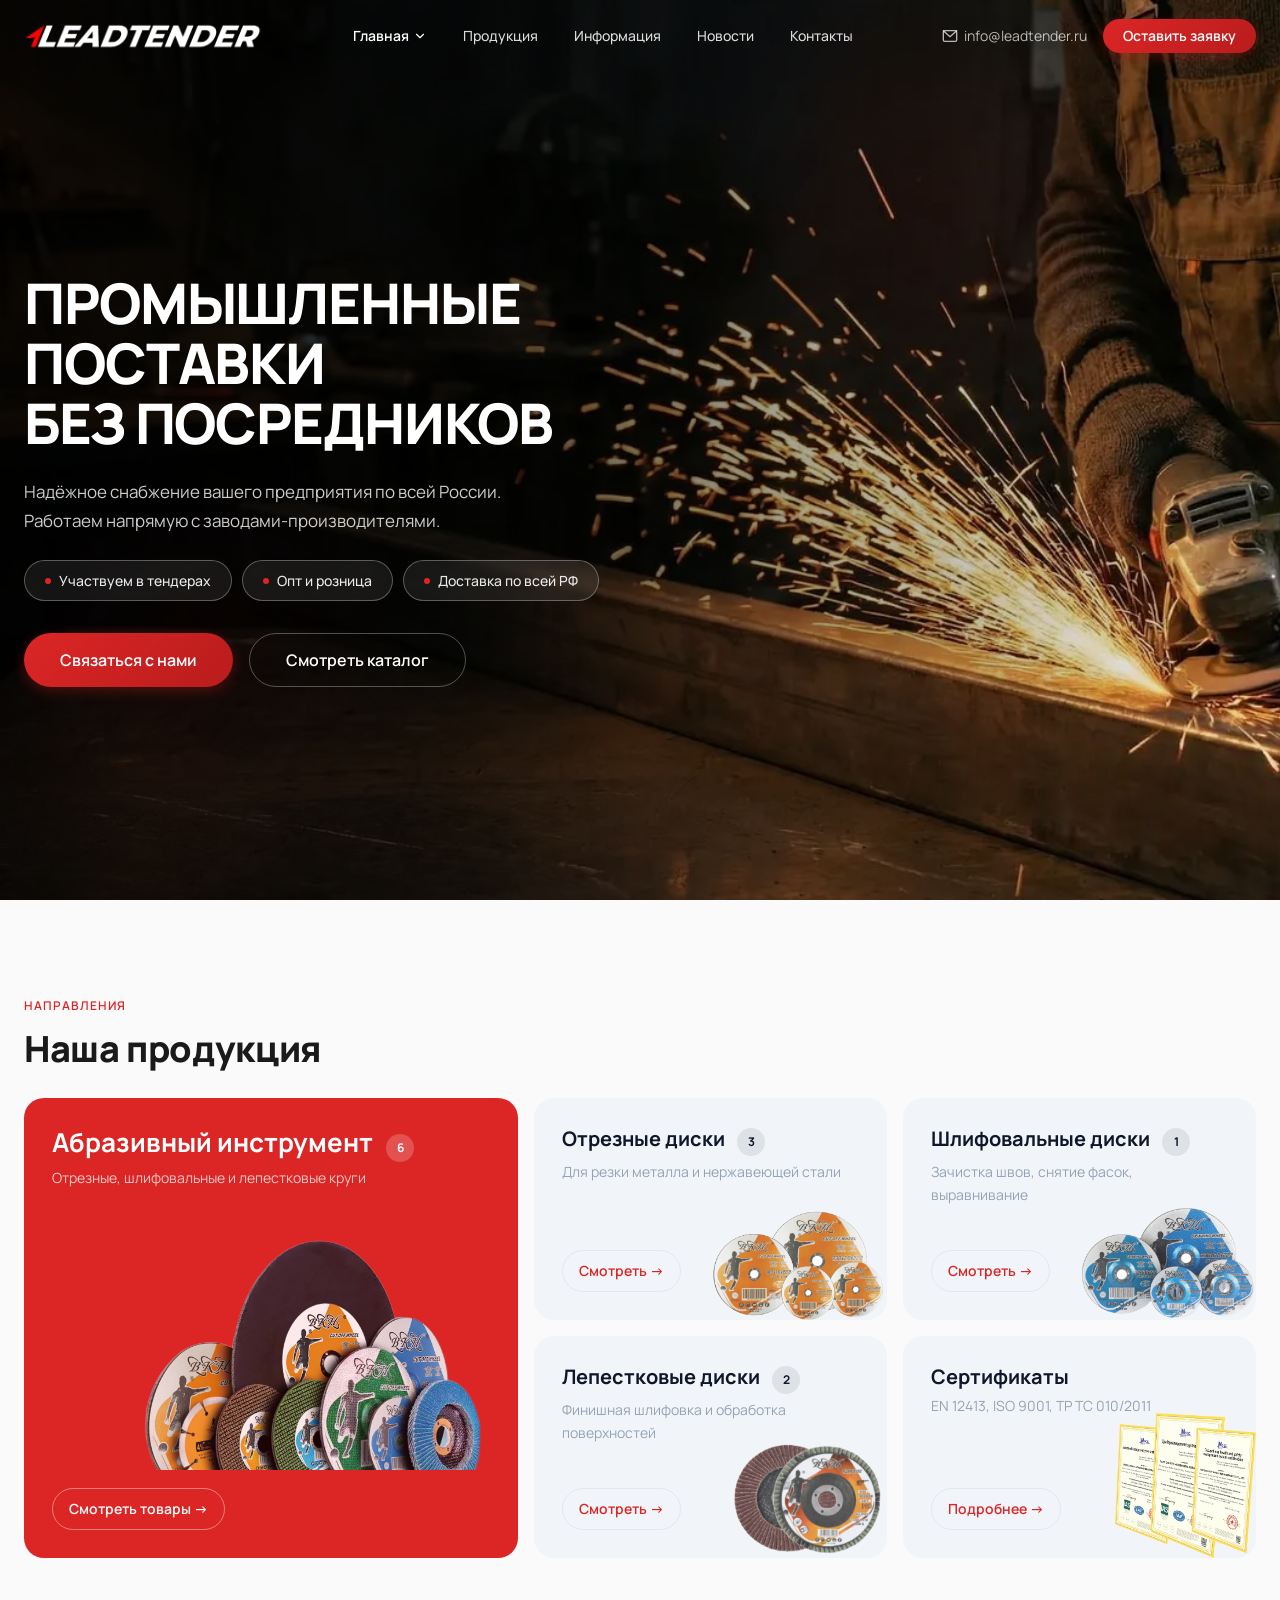
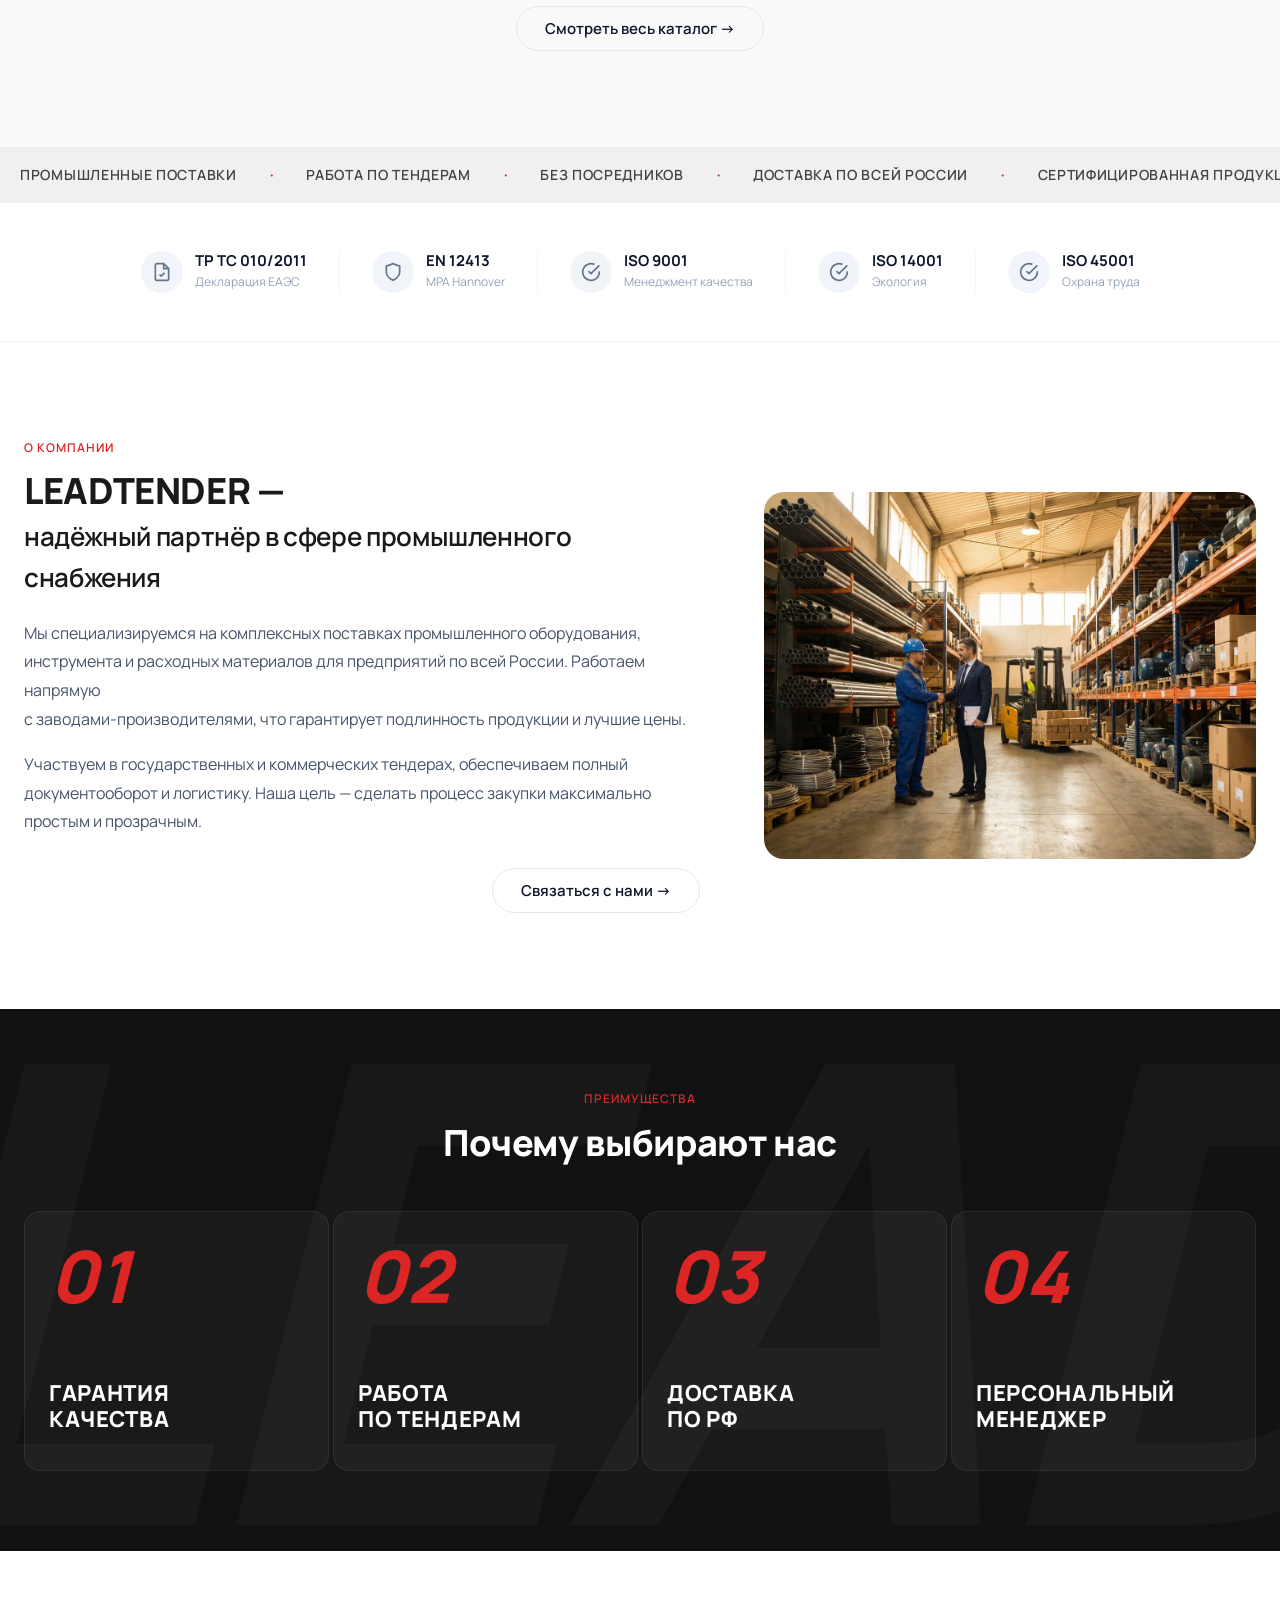
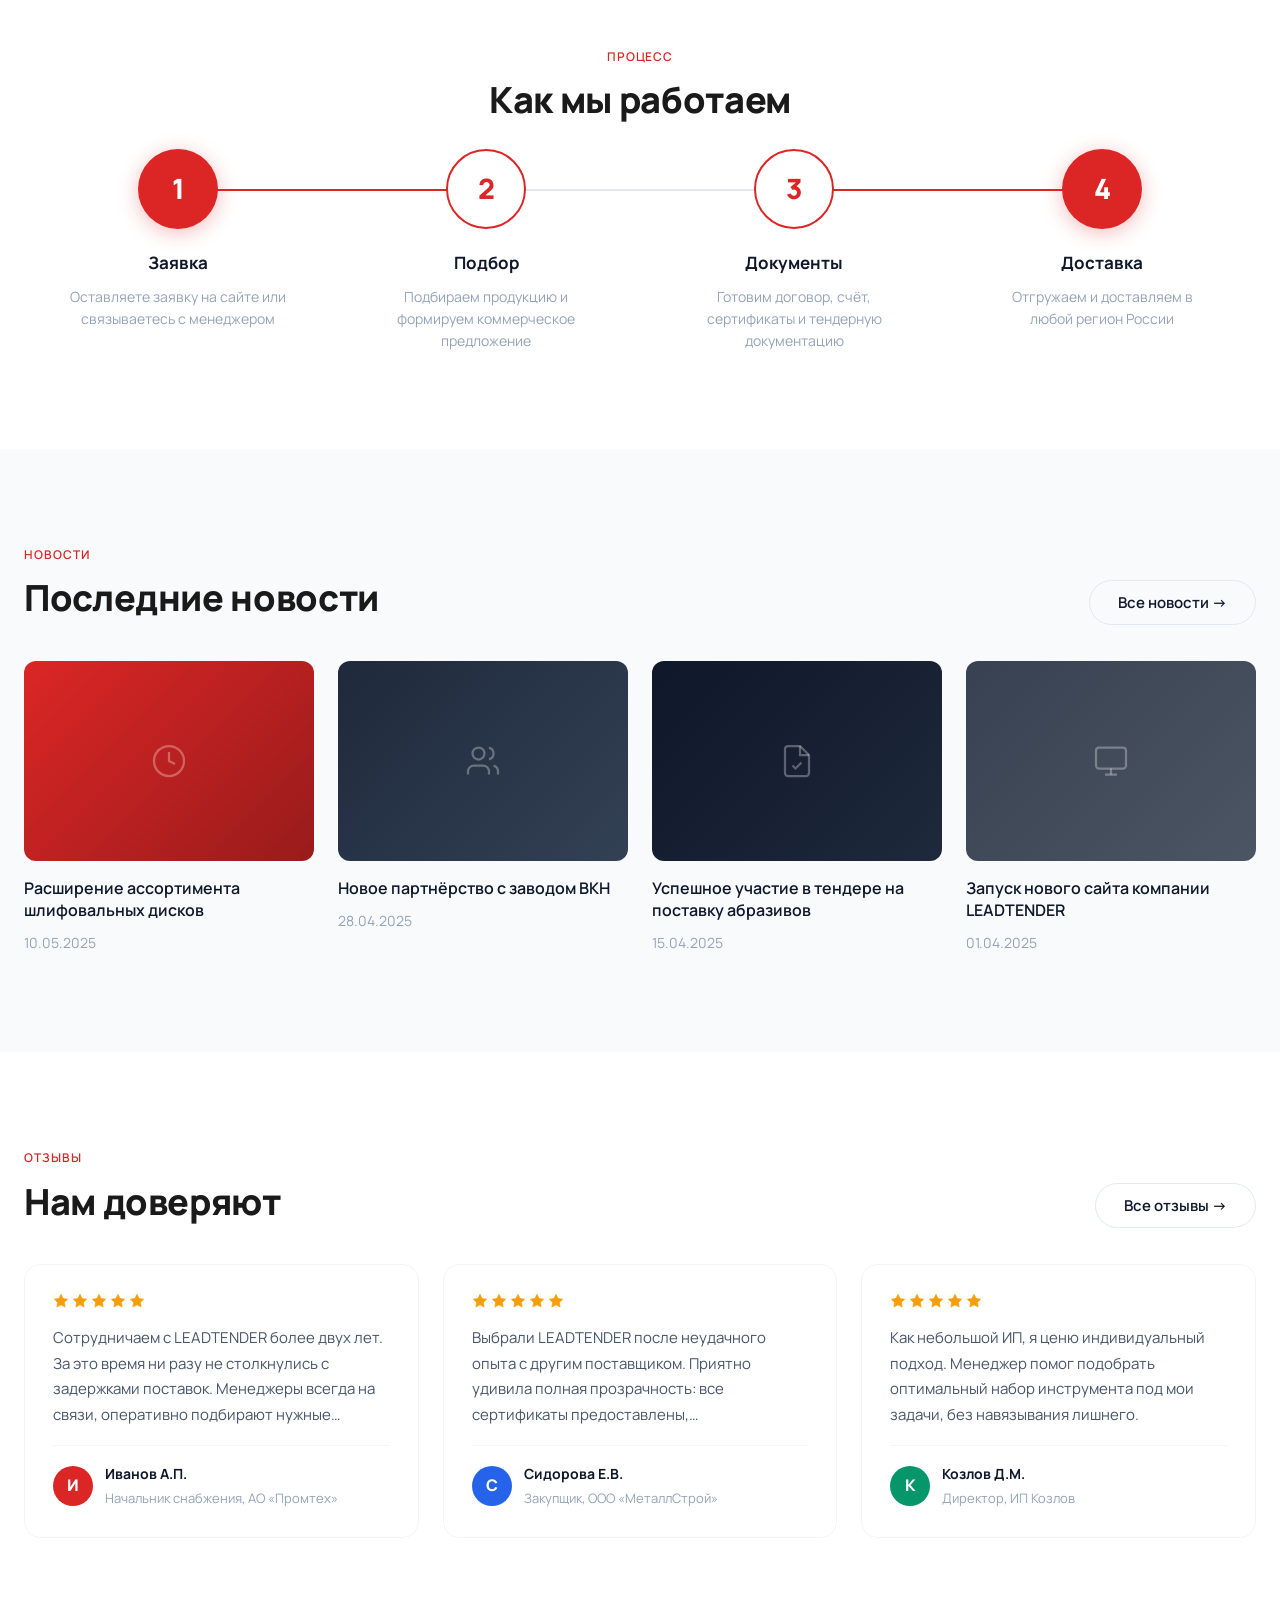
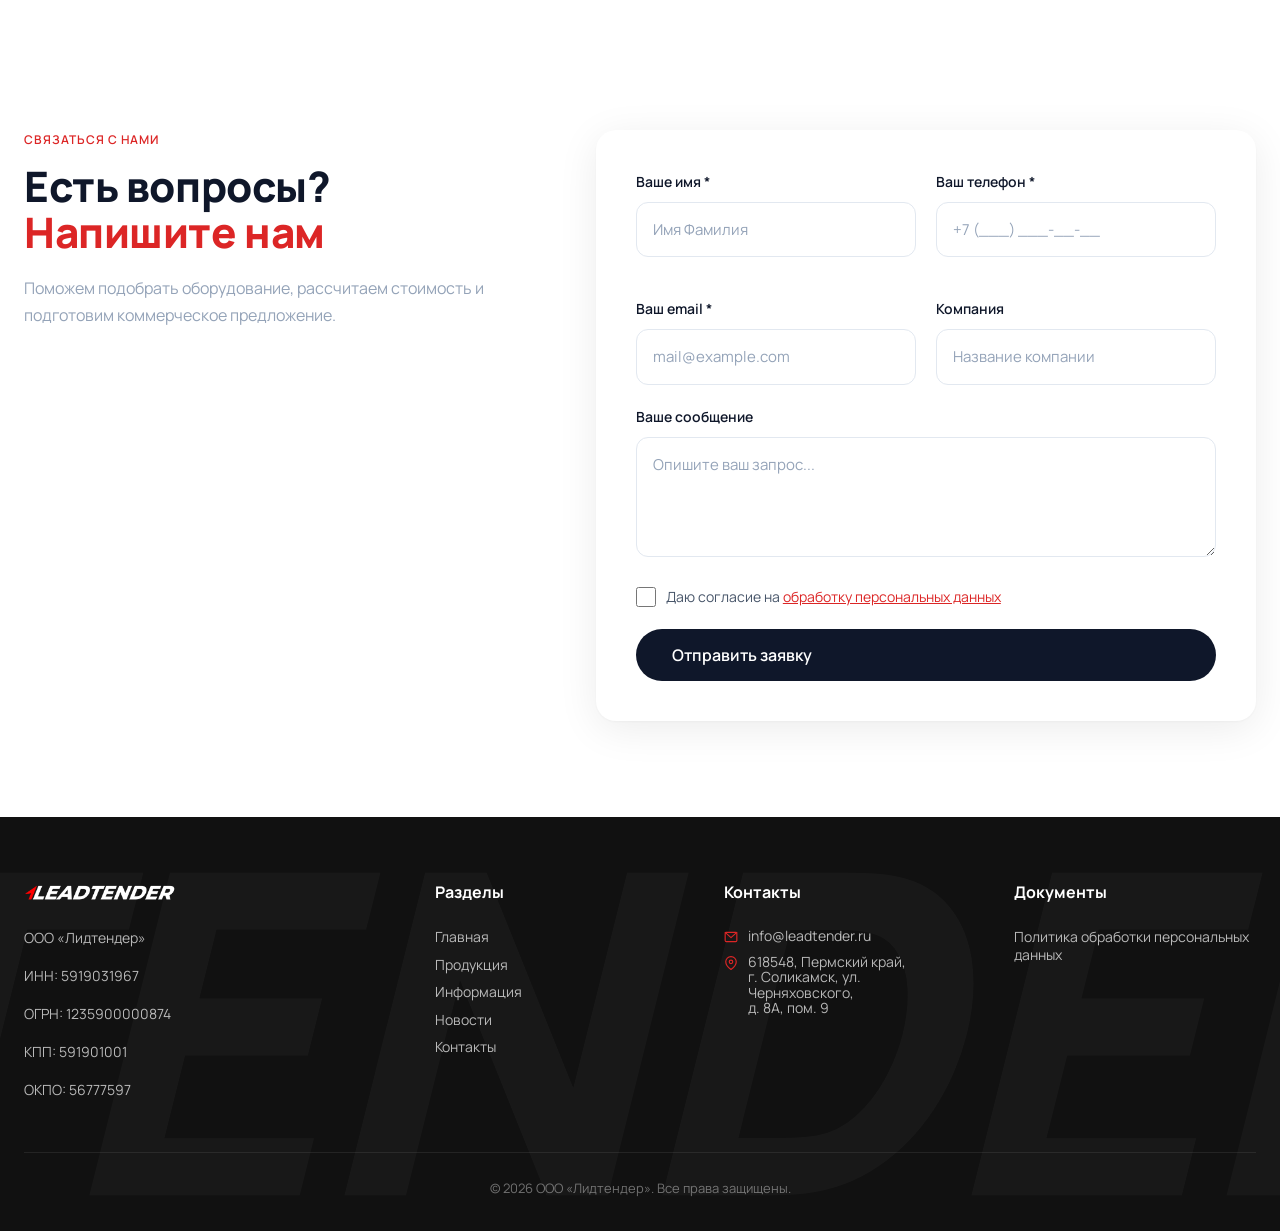
==== index.html @ 9ff4b604 "Адаптив мобайл" ====
<!DOCTYPE html>
<html lang="ru">
<head>
  <meta charset="UTF-8">
  <meta name="viewport" content="width=device-width, initial-scale=1.0">
  <title>LEADTENDER — Промышленные поставки без посредников</title>
  <meta name="description" content="Комплексные поставки промышленного оборудования, инструмента и расходных материалов. Работаем напрямую с заводами-производителями. Доставка по всей России.">
  <meta property="og:title" content="LEADTENDER — Промышленные поставки без посредников">
  <meta property="og:description" content="Комплексные поставки промышленного оборудования и инструмента. Работаем напрямую с заводами.">
  <meta property="og:type" content="website">
  <link rel="icon" href="image/short-logo.png" type="image/png">

  <!-- Fonts -->
  <link rel="preconnect" href="https://fonts.googleapis.com">
  <link rel="preconnect" href="https://fonts.gstatic.com" crossorigin>
  <link href="https://fonts.googleapis.com/css2?family=Manrope:wght@400;500;600;700;800&family=Inter:wght@400;500;600&display=swap" rel="stylesheet">

  <!-- AOS.js -->
  <link href="https://unpkg.com/aos@2.3.4/dist/aos.css" rel="stylesheet">

  <!-- Styles -->
  <link rel="stylesheet" href="css/main.css?v=2">
  <link rel="stylesheet" href="css/components.css?v=2">
  <link rel="stylesheet" href="css/layout.css?v=2">
  <link rel="stylesheet" href="css/animations.css?v=2">

  <style>
    /* === PRELOADER === */
    .preloader {
      position: fixed;
      inset: 0;
      z-index: 9999;
      background: #0A0A0A;
      display: flex;
      align-items: center;
      justify-content: center;
      transition: opacity 0.6s ease, visibility 0.6s ease;
    }
    .preloader.hide {
      opacity: 0;
      visibility: hidden;
    }
    .preloader-logo {
      width: 420px;
      max-width: 80vw;
      opacity: 0;
      transform: scale(0.9);
      animation: preloaderIn 1s ease 0.2s forwards;
    }
    @keyframes preloaderIn {
      0% { opacity: 0; transform: scale(0.9); }
      50% { opacity: 1; transform: scale(1); }
      100% { opacity: 1; transform: scale(1); }
    }

    /* === HERO === */
    .hero {
      position: relative;
      min-height: 100vh;
      display: flex;
      align-items: center;
      overflow: hidden;
      background: #0A0A0A;
    }
    .hero-bg {
      position: absolute;
      inset: 0;
      background: url('image/hero_banner.webp') center/cover no-repeat;
      animation: heroZoom 25s ease-out forwards;
    }
    @keyframes heroZoom {
      0% { transform: scale(1); }
      100% { transform: scale(1.1); }
    }
    .hero-overlay {
      position: absolute;
      inset: 0;
      background: linear-gradient(to bottom, transparent 70%, #0A0A0A 100%);
    }
    .hero-wrapper {
      width: 100%;
      max-width: 1400px;
      margin: 0 auto;
      padding: 0 24px;
    }
    .hero-layout {
      position: relative;
      z-index: 2;
      padding: 140px 0 80px;
    }
    .hero-content {
      max-width: 620px;
      position: relative;
    }

    /* Label above heading */
    .hero-label {
      font-size: 15px;
      font-weight: 500;
      color: rgba(255,255,255,0.6);
      letter-spacing: 0.02em;
      margin-bottom: 16px;
    }

    /* Heading */
    .hero-content h1 {
      font-size: 56px;
      font-weight: 800;
      color: white;
      line-height: 1.08;
      letter-spacing: -0.02em;
      margin-bottom: 24px;
    }
    .hero-highlight {
      color: white;
      background: var(--color-primary);
      padding: 1px 1px;
      display: inline;
      box-decoration-break: clone;
      -webkit-box-decoration-break: clone;
    }

    /* Description */
    .hero-desc {
      font-size: 17px;
      color: rgba(255,255,255,0.8);
      line-height: 1.7;
      max-width: 520px;
    }
    .hero-desc strong {
      color: rgba(255,255,255,0.95);
    }

    /* Hero tags — inline under description */
    .hero-tags {
      display: flex;
      flex-wrap: wrap;
      gap: 10px;
      margin-top: 24px;
    }
    .hero-tag {
      display: inline-flex;
      align-items: center;
      gap: 8px;
      padding: 8px 18px;
      font-size: 13px;
      font-weight: 600;
      color: rgba(255,255,255,0.9);
      background: rgba(255,255,255,0.08);
      border: 1px solid rgba(255,255,255,0.15);
      border-radius: 50px;
      backdrop-filter: blur(4px);
      opacity: 0;
      animation: heroTagIn 0.5s ease forwards;
    }
    .hero-tag:nth-child(1) { animation-delay: 0.5s; }
    .hero-tag:nth-child(2) { animation-delay: 0.65s; }
    .hero-tag:nth-child(3) { animation-delay: 0.8s; }
    @keyframes heroTagIn {
      from { opacity: 0; transform: translateY(10px); }
      to { opacity: 1; transform: translateY(0); }
    }
    .hero-tag::before {
      content: '';
      width: 6px;
      height: 6px;
      border-radius: 50%;
      background: var(--color-primary, #DC2626);
      flex-shrink: 0;
    }
    @media (max-width: 640px) {
      .hero-tags { gap: 8px; }
      .hero-tag { font-size: 12px; padding: 6px 14px; }
    }

    /* Buttons */
    .hero-buttons {
      display: flex;
      flex-wrap: wrap;
      gap: 16px;
      margin-top: 32px;
    }

    @media (max-width: 1024px) {
      .hero-layout { padding: 120px 0 60px; }
    }
    @media (max-width: 640px) {
      .hero-layout { padding: 100px 0 50px; }
    }

    /* Fix horizontal overflow from decorative elements (clip preserves sticky) */
    html {
      overflow-x: clip;
    }
    body {
      overflow-x: clip;
    }

    /* === BENTO GRID === */
    .bento-grid {
      display: grid;
      grid-template-columns: 1.4fr 1fr 1fr;
      grid-template-rows: auto auto;
      gap: 16px;
    }
    /* 5 cards: 4th and 5th align under 2nd and 3rd */
    .bento-grid .bento-card:nth-child(4) { grid-column: 2 / 3; }
    .bento-grid .bento-card:nth-child(5) { grid-column: 3 / 4; }
    .bento-card {
      position: relative;
      border-radius: var(--radius-xl);
      overflow: hidden;
      padding: 28px;
      display: flex;
      flex-direction: column;
      justify-content: space-between;
      min-height: 220px;
      transition: transform var(--transition-base), box-shadow var(--transition-base);
      cursor: pointer;
      text-decoration: none;
      color: inherit;
    }
    .bento-card:hover {
      transform: translateY(-6px);
      box-shadow: var(--shadow-card-hover);
    }
    .bento-card-accent {
      background: var(--color-primary);
      color: white;
      grid-row: 1 / 3;
      min-height: 460px;
    }
    .bento-card-accent .bento-card-title { color: white; }
    .bento-card-accent .bento-card-desc { color: rgba(255,255,255,0.8); }
    .bento-card-accent .bento-card-link { color: white; border-color: rgba(255,255,255,0.4); }
    .bento-card-accent .bento-card-link:hover { background: rgba(255,255,255,0.15); }
    .bento-card-light {
      background: #F1F5F9;
      color: var(--color-text-primary);
    }
    .bento-card-img {
      position: absolute;
      bottom: 0;
      right: 0;
      width: 55%;
      height: 70%;
      object-fit: contain;
      object-position: bottom right;
      opacity: 0.9;
      transition: transform var(--transition-base);
      pointer-events: none;
    }
    .bento-card:hover .bento-card-img {
      transform: scale(1.05);
    }
    .bento-card-count {
      display: inline-flex;
      align-items: center;
      justify-content: center;
      width: 28px;
      height: 28px;
      border-radius: 50%;
      font-size: 12px;
      font-weight: 700;
      background: rgba(0,0,0,0.08);
      margin-left: 8px;
    }
    .bento-card-accent .bento-card-count { background: rgba(255,255,255,0.2); }
    .bento-card-title {
      font-size: 20px;
      font-weight: 700;
      line-height: 1.3;
      margin-bottom: 4px;
    }
    .bento-card-desc {
      font-size: 14px;
      color: var(--color-text-muted);
      margin-top: 4px;
    }
    .bento-card-link {
      display: inline-flex;
      align-items: center;
      gap: 6px;
      font-size: 14px;
      font-weight: 600;
      color: var(--color-primary);
      padding: 8px 16px;
      border: 1.5px solid var(--color-border);
      border-radius: 50px;
      margin-top: 16px;
      transition: var(--transition-fast);
      width: fit-content;
      background: transparent;
    }
    .bento-card-light .bento-card-link:hover {
      border-color: var(--color-primary);
      background: var(--color-primary-light);
    }
    @media (max-width: 1024px) {
      .bento-grid { grid-template-columns: 1fr 1fr; }
      .bento-card-accent { grid-row: auto; min-height: 280px; }
    }
    @media (max-width: 640px) {
      .bento-grid { grid-template-columns: 1fr; }
      .bento-card { min-height: 200px; }
      .bento-card-accent { min-height: 240px; }
    }

    /* === HOW WE WORK === */
    .hw-section {
      background: #fff;
    }
    .hw-grid {
      display: grid;
      grid-template-columns: repeat(4, 1fr);
      gap: 0;
      position: relative;
    }
    .hw-grid::before {
      content: '';
      position: absolute;
      top: 40px;
      left: 12.5%;
      right: 12.5%;
      height: 2px;
      background: linear-gradient(90deg, var(--color-primary), var(--color-primary) 30%, #E2E8F0 30%, #E2E8F0 70%, var(--color-primary) 70%);
      z-index: 0;
    }
    .hw-step {
      display: flex;
      flex-direction: column;
      align-items: center;
      text-align: center;
      position: relative;
      z-index: 1;
      padding: 0 16px;
    }
    .hw-num {
      width: 80px;
      height: 80px;
      border-radius: 50%;
      display: flex;
      align-items: center;
      justify-content: center;
      font-size: 28px;
      font-weight: 800;
      margin-bottom: 20px;
      transition: transform 0.3s ease, box-shadow 0.3s ease;
    }
    .hw-step:hover .hw-num {
      transform: scale(1.1);
    }
    .hw-num-filled {
      background: var(--color-primary);
      color: #fff;
      box-shadow: 0 4px 20px rgba(220, 38, 38, 0.3);
    }
    .hw-num-outline {
      background: #fff;
      color: var(--color-primary);
      border: 2.5px solid var(--color-primary);
    }
    .hw-step:hover .hw-num-outline {
      background: var(--color-primary-light);
    }
    .hw-title {
      font-size: 17px;
      font-weight: 700;
      color: var(--color-text-primary);
      margin-bottom: 8px;
    }
    .hw-desc {
      font-size: 14px;
      color: var(--color-text-muted);
      line-height: 1.6;
      max-width: 220px;
    }
    @media (max-width: 768px) {
      .hw-grid {
        grid-template-columns: 1fr 1fr;
        gap: 40px 0;
      }
      .hw-grid::before { display: none; }
    }
    @media (max-width: 480px) {
      .hw-grid { grid-template-columns: 1fr; gap: 36px; }
    }

    /* === ABOUT === */
    .about-grid {
      display: grid;
      grid-template-columns: 1.65fr 1.2fr;
      gap: 64px;
      align-items: center;
    }
    .about-checklist {
      list-style: none;
      padding: 0;
      margin: 24px 0;
    }
    .about-checklist li {
      display: flex;
      align-items: flex-start;
      gap: 12px;
      padding: 8px 0;
      font-size: 15px;
      color: var(--color-text-body);
    }
    .about-checklist-icon {
      width: 22px;
      height: 22px;
      flex-shrink: 0;
      color: var(--color-primary);
      margin-top: 2px;
    }
    .about-image-wrap {
      position: relative;
      border-radius: var(--radius-xl);
      overflow: hidden;
      cursor: pointer;
    }
    .about-image-wrap img {
      width: 100%;
      display: block;
      transition: transform 0.5s ease;
    }
    .about-image-wrap:hover img {
      transform: scale(1.03);
    }
    .about-stats-overlay {
      position: absolute;
      inset: 0;
      background: rgba(0,0,0,0.7);
      backdrop-filter: blur(4px);
      -webkit-backdrop-filter: blur(4px);
      display: grid;
      grid-template-columns: 1fr 1fr;
      gap: 0;
      opacity: 0;
      transition: opacity 0.4s ease;
      border-radius: var(--radius-xl);
    }
    .about-image-wrap:hover .about-stats-overlay {
      opacity: 1;
    }
    .about-stat {
      display: flex;
      flex-direction: column;
      align-items: center;
      justify-content: center;
      padding: 24px;
      border: 1px solid rgba(255,255,255,0.08);
    }
    .about-stat-num {
      font-size: 52px;
      font-weight: 800;
      color: white;
      line-height: 1;
    }
    .about-stat-label {
      font-size: 16px;
      color: rgba(255,255,255,0.65);
      margin-top: 8px;
    }
    @media (max-width: 1024px) {
      .about-grid { grid-template-columns: 1fr; gap: 40px; }
    }

    /* === STATS === */
    .stats-grid {
      display: flex;
      justify-content: center;
      gap: 0;
    }
    .stat-item {
      flex: 1;
      text-align: center;
      padding: 16px 24px;
      position: relative;
    }
    .stat-item:not(:last-child)::after {
      content: '';
      position: absolute;
      right: 0;
      top: 50%;
      transform: translateY(-50%);
      width: 1px;
      height: 48px;
      background: var(--color-border);
    }
    .stat-number {
      font-size: 64px;
      font-weight: 800;
      color: var(--color-primary);
      line-height: 1;
    }
    .stat-label {
      font-size: 16px;
      font-weight: 500;
      color: var(--color-text-muted);
      margin-top: 8px;
    }
    @media (max-width: 640px) {
      .stats-grid { flex-wrap: wrap; }
      .stat-item { flex: 0 0 50%; }
      .stat-item:nth-child(2)::after { display: none; }
      .stat-number { font-size: 48px; }
    }

    /* === ADVANTAGES — accordion panels === */
    .adv-section {
      background: #111;
      position: relative;
      overflow: hidden;
      padding: 80px 0;
    }
    .adv-section .container {
      position: relative;
      z-index: 2;
    }
    .adv-bg-text {
      position: absolute;
      top: 50%;
      left: 50%;
      transform: translate(-50%, -50%);
      font-size: clamp(600px, 50vw, 800px);
      font-weight: 900;
      font-style: italic;
      color: rgba(255,255,255,0.03);
      white-space: nowrap;
      pointer-events: none;
      user-select: none;
      letter-spacing: -0.02em;
      z-index: 1;
    }

    .adv-panels {
      display: flex;
      gap: 4px;
      margin-top: 48px;
      height: 260px;
    }
    .adv-panel {
      position: relative;
      flex: 1;
      background: rgba(255,255,255,0.04);
      border: 1px solid rgba(255,255,255,0.07);
      border-radius: 16px;
      padding: 28px 24px;
      cursor: pointer;
      overflow: hidden;
      transition: flex 0.5s cubic-bezier(0.4, 0, 0.2, 1), background 0.3s ease, border-color 0.3s ease;
      display: flex;
      flex-direction: column;
      justify-content: space-between;
    }
    .adv-panel:hover {
      flex: 2.5;
      background: rgba(255,255,255,0.07);
      border-color: var(--color-primary);
    }
    .adv-panel-num {
      font-size: 72px;
      font-weight: 900;
      font-style: italic;
      color: var(--color-primary);
      line-height: 1;
      transition: all 0.4s ease;
    }
    .adv-panel:hover .adv-panel-num {
      color: #fff;
      font-size: 52px;
    }
    .adv-panel-bottom {
      display: flex;
      flex-direction: column;
      gap: 10px;
    }
    .adv-panel-title {
      font-size: 22px;
      font-weight: 800;
      color: white;
      white-space: nowrap;
      letter-spacing: 0.03em;
      line-height: 1.15;
    }
    .adv-panel-desc {
      font-size: 15px;
      color: rgba(255,255,255,0.5);
      line-height: 1.6;
      max-height: 0;
      opacity: 0;
      overflow: hidden;
      transition: max-height 0.4s ease, opacity 0.3s ease 0.1s;
    }
    .adv-panel:hover .adv-panel-desc {
      max-height: 150px;
      opacity: 1;
    }
    /* красная линия сверху при hover */
    .adv-panel::before {
      content: '';
      position: absolute;
      top: 0;
      left: 24px;
      right: 24px;
      height: 3px;
      background: var(--color-primary);
      border-radius: 0 0 3px 3px;
      transform: scaleX(0);
      transition: transform 0.4s ease;
    }
    .adv-panel:hover::before {
      transform: scaleX(1);
    }

    @media (max-width: 1024px) {
      .adv-panels { height: 180px; }
      .adv-panel-num { font-size: 40px; }
      .adv-panel:hover .adv-panel-num { font-size: 32px; }
      .adv-panel-title { font-size: 15px; }
    }
    @media (max-width: 768px) {
      .adv-panels { flex-direction: column; height: auto; }
      .adv-panel { padding: 20px; flex: none; flex-direction: row; align-items: center; gap: 20px; }
      .adv-panel:hover { flex: none; }
      .adv-panel-num { font-size: 36px; }
      .adv-panel:hover .adv-panel-num { font-size: 36px; color: var(--color-primary); }
      .adv-panel-desc { max-height: 80px; opacity: 1; }
      .adv-panel::before { display: none; }
    }

    /* === MARQUEE (бегущая строка) === */
    .marquee {
      overflow: hidden;
      white-space: nowrap;
      background: #f0f0f0;
      padding: 14px 0;
    }
    .marquee-track {
      display: inline-flex;
      animation: marqueeScroll 40s linear infinite;
    }
    .marquee-track span {
      font-size: 14px;
      font-weight: 600;
      text-transform: uppercase;
      letter-spacing: 0.05em;
      color: #444;
      padding: 0 20px;
    }
    .marquee-track .marquee-dot {
      color: var(--color-primary);
      font-size: 8px;
      padding: 0 12px;
      display: inline-flex;
      align-items: center;
    }
    @keyframes marqueeScroll {
      0% { transform: translateX(0); }
      100% { transform: translateX(-50%); }
    }

    /* === TRUST BAR === */
    .trust-bar {
      padding: 48px 0;
      background: #fff;
      border-top: 1px solid var(--color-border-light);
      border-bottom: 1px solid var(--color-border-light);
    }
    .trust-bar-inner {
      display: flex;
      align-items: center;
      justify-content: center;
      gap: 0;
    }
    .trust-item {
      display: flex;
      align-items: center;
      gap: 12px;
      padding: 0 32px;
      border-right: 1px solid var(--color-border-light);
    }
    .trust-item:last-child {
      border-right: none;
    }
    .trust-icon {
      width: 42px;
      height: 42px;
      border-radius: 50%;
      background: #F1F5F9;
      color: #64748B;
      display: flex;
      align-items: center;
      justify-content: center;
      flex-shrink: 0;
    }
    .trust-text {
      display: flex;
      flex-direction: column;
    }
    .trust-label {
      font-size: 15px;
      font-weight: 700;
      color: var(--color-text-primary);
      line-height: 1.2;
    }
    .trust-sub {
      font-size: 12px;
      color: var(--color-text-muted);
      margin-top: 2px;
    }
    @media (max-width: 1024px) {
      .trust-bar-inner { flex-wrap: wrap; gap: 0; justify-content: center; }
      .trust-item { padding: 12px 24px; border-right: none; }
    }
    @media (max-width: 768px) {
      .trust-bar { padding: 32px 0; }
      .trust-item { flex: 0 0 50%; }
    }

    /* === CTA BANNER === */
    .cta-banner {
      background: linear-gradient(135deg, #0F172A 0%, #1E293B 100%);
      border-radius: var(--radius-xl);
      padding: 56px 48px;
      display: flex;
      align-items: center;
      justify-content: space-between;
      gap: 40px;
      position: relative;
      overflow: hidden;
    }
    .cta-banner::before {
      content: '';
      position: absolute;
      top: 0;
      left: 0;
      right: 0;
      height: 4px;
      background: var(--color-primary);
    }
    .cta-banner::after {
      content: '';
      position: absolute;
      right: -40px;
      top: -40px;
      width: 200px;
      height: 200px;
      background: radial-gradient(circle, rgba(220,38,38,0.08), transparent 70%);
      pointer-events: none;
    }
    .cta-banner h2 {
      color: white;
      font-size: 32px;
      margin-bottom: 12px;
    }
    .cta-banner p {
      color: rgba(255,255,255,0.7);
      font-size: 16px;
      max-width: 520px;
      line-height: 1.7;
    }
    .cta-contacts {
      display: flex;
      gap: 24px;
      margin-top: 16px;
    }
    .cta-contact-item {
      display: flex;
      align-items: center;
      gap: 8px;
      color: rgba(255,255,255,0.6);
      font-size: 14px;
    }
    .cta-contact-item svg { color: var(--color-primary); }
    @media (max-width: 1024px) {
      .cta-banner { flex-direction: column; text-align: center; padding: 40px 28px; }
      .cta-banner p { max-width: 100%; }
      .cta-contacts { justify-content: center; flex-wrap: wrap; }
    }

    /* === NEWS === */
    .news-header {
      display: flex;
      align-items: flex-end;
      justify-content: space-between;
      margin-bottom: 36px;
    }
    .news-all-link {
      display: inline-flex;
      align-items: center;
      gap: 6px;
      font-size: 15px;
      font-weight: 500;
      color: var(--color-text-body);
      transition: color 0.2s;
    }
    .news-all-link:hover {
      color: var(--color-primary);
    }
    .news-grid {
      display: grid;
      grid-template-columns: repeat(4, 1fr);
      gap: 24px;
    }
    .news-card {
      text-decoration: none;
      color: inherit;
      display: block;
      transition: transform var(--transition-base);
    }
    .news-card:hover {
      transform: translateY(-4px);
    }
    .news-card:hover h3 {
      color: var(--color-primary);
    }
    .news-card-img {
      width: 100%;
      height: 200px;
      border-radius: var(--radius-md);
      margin-bottom: 16px;
      overflow: hidden;
      display: flex;
      align-items: center;
      justify-content: center;
      transition: box-shadow var(--transition-base);
    }
    .news-card:hover .news-card-img {
      box-shadow: var(--shadow-card-hover);
    }
    .news-card-body h3 {
      font-size: 16px;
      font-weight: 600;
      line-height: 1.4;
      color: var(--color-text-primary);
      margin-bottom: 8px;
      transition: color 0.2s;
    }
    .news-card-date {
      font-size: 14px;
      color: var(--color-text-muted);
    }
    @media (max-width: 1024px) {
      .news-grid { grid-template-columns: repeat(2, 1fr); }
    }
    @media (max-width: 640px) {
      .news-grid { grid-template-columns: 1fr; }
      .news-header { flex-direction: column; gap: 12px; }
    }

    /* === CONTACT FORM SECTION (two columns) === */
    .contact-layout {
      display: grid;
      grid-template-columns: 1fr 1.3fr;
      gap: 64px;
      align-items: start;
    }
    .contact-info {
      position: sticky;
      top: 100px;
      overflow: visible !important;
    }
    .contact-details {
      margin-top: 32px;
      display: grid;
      grid-template-columns: 1fr 1fr;
      gap: 12px;
    }
    .contact-detail-row {
      display: flex;
      flex-direction: column;
      gap: 12px;
      text-decoration: none;
      color: inherit;
      padding: 20px;
      background: var(--color-bg);
      border-radius: 14px;
      border: 1px solid transparent;
      transition: all 0.25s ease;
    }
    .contact-detail-row.cd-wide {
      grid-column: span 2;
    }
    a.contact-detail-row:hover {
      border-color: var(--color-primary);
      background: var(--color-primary-light);
    }
    .contact-detail-icon {
      width: 40px;
      height: 40px;
      border-radius: 10px;
      background: var(--color-primary-light);
      color: var(--color-primary);
      display: flex;
      align-items: center;
      justify-content: center;
      flex-shrink: 0;
    }
    .contact-detail-label {
      font-size: 11px;
      text-transform: uppercase;
      letter-spacing: 0.08em;
      color: var(--color-text-muted);
      font-weight: 500;
    }
    .contact-detail-value {
      font-size: 15px;
      font-weight: 600;
      color: var(--color-text-primary);
      margin-top: 2px;
    }
    .contact-detail-row.cd-accent {
      background: var(--color-primary);
      color: white;
    }
    .contact-detail-row.cd-accent .contact-detail-icon {
      background: rgba(255,255,255,0.2);
      color: white;
    }
    .contact-detail-row.cd-accent .contact-detail-label {
      color: rgba(255,255,255,0.7);
    }
    .contact-detail-row.cd-accent .contact-detail-value {
      color: white;
    }
    .contact-detail-row.cd-accent:hover {
      background: var(--color-primary-hover, #c62828);
      border-color: transparent;
    }
    .contact-form-wrap {
      background: var(--color-bg-white);
      border-radius: var(--radius-xl);
      padding: 40px;
      box-shadow: 0 8px 40px rgba(0,0,0,0.08), 0 1px 3px rgba(0,0,0,0.04);
    }
    @media (max-width: 1024px) {
      .contact-layout { grid-template-columns: 1fr; gap: 40px; }
      .contact-info { position: static; }
    }
    @media (max-width: 640px) {
      .contact-form-wrap { padding: 24px 20px; }
    }

/* News item */
.news-item { display: flex; gap: 20px; }

/* Contact grid */
.contact-grid { display: grid; grid-template-columns: 1fr 1fr; gap: 28px; }
@media (max-width: 768px) { .contact-grid { grid-template-columns: 1fr; } }

/* Play button overlay */
.video-thumb { position: relative; }
.play-btn { position: absolute; inset: 0; display: flex; align-items: center; justify-content: center; font-size: 40px; color: #888888; }

/* Advantage item */
.advantage { text-align: center; padding: 16px; }
.advantage-icon { width: 68px; height: 68px; background: #FEF2F2; border-radius: 50%; margin: 0 auto 10px; display: flex; align-items: center; justify-content: center; font-size: 24px; color: #E02020; }

/* Category card */
.cat-card { cursor: pointer; }
.cat-card:hover .cat-name { color: #E02020; }
.cat-name { font-size: 16px; font-weight: 500; color: #555555; margin-top: 10px; transition: color .2s; }
.info-list { display: grid; grid-template-columns: 1fr 1fr; gap: 16px; }
@media (max-width: 768px) { .info-list { grid-template-columns: 1fr; } }
/* Manufacturer card */
.manufacturer-card { border: 1px solid #E5E5E5; border-radius: 10px; padding: 18px 20px; background: #FAFAFA; transition: all .2s; margin-top: 6px; }
.manufacturer-card:hover { border-color: #D0D0D0; box-shadow: 0 2px 8px rgba(0,0,0,.06); }

/* Docs card */
.docs-card { border: 1px solid #E5E5E5; border-radius: 10px; padding: 18px 20px; background: #fff; margin-top: 6px; }
.doc-link { display: flex; align-items: center; gap: 10px; font-size: 15px; color: #333; text-decoration: none; padding: 6px 0; transition: color .15s; }
.doc-link:hover { color: #E02020; }

/* Catalog breadcrumb */
.catalog-breadcrumb { display: flex; align-items: center; gap: 10px; margin-bottom: 20px; padding: 12px 20px; background: #F5F5F5; border-radius: 10px; border: 1px solid #E5E5E5; min-height: 52px; }
.catalog-breadcrumb-home { font-size: 15px; color: #E02020; cursor: pointer; transition: color .15s; }
.catalog-breadcrumb-home:hover { color: #C41818; text-decoration: underline; }
.catalog-breadcrumb-sep { font-size: 13px; color: #CCCCCC; }
.catalog-breadcrumb-current { font-size: 15px; font-weight: 600; color: #1A1A1A; }
.catalog-breadcrumb-reset { margin-left: auto; width: 28px; height: 28px; border-radius: 50%; border: 1px solid #D0D0D0; background: #fff; cursor: pointer; font-size: 13px; color: #888; display: flex; align-items: center; justify-content: center; transition: all .15s; }
.catalog-breadcrumb-reset:hover { background: #FEF2F2; border-color: #E02020; color: #E02020; }

/* Catalog sidebar */
.catalog-sidebar { width: 300px; flex-shrink: 0; border: 1px solid #E5E5E5; border-radius: 10px; background: #fff; overflow: hidden; min-height: 600px; align-self: flex-start; position: sticky; top: 70px; }
.catalog-cat-btn { display: flex; align-items: center; gap: 12px; width: 100%; padding: 14px 20px; font-size: 16px; font-weight: 500; color: #333; border: none; background: none; cursor: pointer; text-align: left; transition: all .15s; border-bottom: 1px solid #F0F0F0; }
.catalog-cat-btn:last-child { border-bottom: none; }
.catalog-cat-btn:hover { background: #F5F5F5; }
.catalog-cat-btn.active { background: #FEF2F2; color: #E02020; }
.catalog-cat-icon { width: 38px; height: 38px; background: #F5F5F5; border-radius: 10px; display: flex; align-items: center; justify-content: center; color: #888; flex-shrink: 0; transition: all .15s; }
.catalog-cat-btn.active .catalog-cat-icon { background: rgba(224,32,32,.1); color: #E02020; }
.catalog-sub-list { border-bottom: 1px solid #F0F0F0; }
.catalog-sub-btn { display: block; width: 100%; padding: 10px 20px 10px 58px; font-size: 15px; color: #666; border: none; background: none; cursor: pointer; text-align: left; transition: all .15s; }
.catalog-sub-btn:hover { background: #F5F5F5; color: #333; }
.catalog-sub-btn.active { color: #E02020; font-weight: 500; background: #FEF2F2; }
@media (max-width: 768px) {
  .catalog-sidebar { width: 100%; }
  .catalog-sidebar + div .grid-3 { grid-template-columns: 1fr 1fr; }
}

/* Section blocks */
.section-block { background: #fff; border-radius: 14px; padding: 40px; border: 1px solid #E5E5E5; }
.section-header { margin-bottom: 28px; }
.section-title { font-size: 36px; font-weight: 800; color: #1A1A1A; margin: 0 0 6px; }
.section-subtitle { font-size: 16px; color: #888; margin: 0; }

/* Advantage cards */
.advantage-card { padding: 24px; border-radius: 12px; background: #FAFAFA; border: 1px solid #F0F0F0; transition: all .2s; }
.advantage-card:hover { border-color: #E5E5E5; box-shadow: 0 2px 12px rgba(0,0,0,.04); }
.advantage-card-icon { width: 52px; height: 52px; background: #FEF2F2; border-radius: 12px; display: flex; align-items: center; justify-content: center; color: #E02020; margin-bottom: 14px; }

/* Category cards */
.category-card { display: flex; align-items: center; gap: 16px; padding: 20px; border-radius: 12px; border: 1px solid #E5E5E5; background: #fff; cursor: pointer; transition: all .2s; }
.category-card:hover { border-color: #D0D0D0; box-shadow: 0 2px 12px rgba(0,0,0,.06); }
.category-card:hover .category-card-icon { background: #FEF2F2; color: #E02020; }
.category-card-icon { width: 52px; height: 52px; background: #F5F5F5; border-radius: 12px; display: flex; align-items: center; justify-content: center; color: #888; flex-shrink: 0; transition: all .2s; }

/* Hero stats strip */
.hero-stats { display: flex; justify-content: space-around; padding: 48px 0; }
.hero-stat { text-align: center; }
.hero-stat-num { display: block; font-size: 56px; font-weight: 800; color: #E02020; line-height: 1; }
.hero-stat-label { display: block; font-size: 18px; color: #555; margin-top: 10px; font-weight: 500; }
@media (max-width: 768px) {
  .hero-stats { flex-wrap: wrap; gap: 24px; padding: 24px 0; }
  .hero-stat { width: 45%; }
  .hero-stat-num { font-size: 32px; }
}

/* CTA banner */
.cta-banner { background: linear-gradient(135deg, #E02020 0%, #C41818 100%); border-radius: 14px; padding: 48px 40px; display: flex; align-items: center; justify-content: space-between; }

@media (max-width: 768px) {
  .section-block { padding: 24px; }
  .cta-banner { padding: 28px 24px; }
}

/* Dark Hero */
.hero-dark {
  position: relative; overflow: hidden; border-radius: 12px;
  background: url('image/hero_banner.png?v=2') 70% center / cover no-repeat, #0A0A0A;
  padding: 40px 56px; text-align: left; min-height: 400px;
  display: flex; align-items: center; justify-content: flex-start;
}
.hero-overlay {
  position: absolute; inset: 0;
  background: linear-gradient(to right, rgba(0,0,0,.85) 0%, rgba(0,0,0,.7) 35%, rgba(0,0,0,.3) 65%, transparent 100%);
}
.hero-particles { position: absolute; inset: 0; pointer-events: none; }
.hero-spark {
  position: absolute; border-radius: 50%;
  background: radial-gradient(circle, rgba(255,140,50,.9) 0%, rgba(224,32,32,.6) 50%, transparent 100%);
  animation: sparkle ease-in-out infinite alternate;
}
@keyframes sparkle {
  0% { transform: scale(0.5); opacity: 0.2; }
  100% { transform: scale(1.2); opacity: 1; }
}
.hero-content { position: relative; z-index: 2; max-width: 680px; margin: 0; }
.hero-tags { display: flex; gap: 10px; flex-wrap: wrap; margin-bottom: 24px; }
.hero-tag { padding: 8px 20px; border-radius: 99px; border: 1px solid rgba(255,255,255,.3); background: rgba(255,255,255,.08); color: rgba(255,255,255,.9); font-size: 14px; font-weight: 500; backdrop-filter: blur(4px); -webkit-backdrop-filter: blur(4px); }
.hero-badge {
  display: inline-block; padding: 6px 20px; border-radius: 99px;
  border: 1px solid rgba(224,32,32,.5); background: rgba(224,32,32,.2);
  color: #FFFFFF; font-size: 13px; font-weight: 700; letter-spacing: .1em; margin-bottom: 24px;
  backdrop-filter: blur(4px); -webkit-backdrop-filter: blur(4px);
  text-shadow: 0 1px 4px rgba(0,0,0,.5);
}
.hero-title {
  font-size: 42px; font-weight: 800; color: #FFFFFF; line-height: 1.2; margin: 0 0 18px;
  text-shadow: 0 2px 8px rgba(0,0,0,.8), 0 4px 24px rgba(0,0,0,.5);
}
.hero-sub {
  font-size: 18px; color: rgba(255,255,255,.85); line-height: 1.6; margin: 0;
  text-shadow: 0 1px 6px rgba(0,0,0,.8), 0 2px 16px rgba(0,0,0,.5);
}
.btn-hero { padding: 16px 32px; font-size: 17px; border-radius: 10px; box-shadow: 0 4px 20px rgba(224,32,32,.3); }
.btn-hero:hover { box-shadow: 0 6px 28px rgba(224,32,32,.5); }
.btn-hero-outline {
  padding: 16px 32px; font-size: 17px; border-radius: 10px;
  background: transparent; border: 1px solid rgba(255,255,255,.25); color: rgba(255,255,255,.8);
  cursor: pointer; transition: all .2s;
}
.btn-hero-outline:hover { border-color: rgba(255,255,255,.5); color: #fff; background: rgba(255,255,255,.05); }
.hero-line {
  position: absolute; background: linear-gradient(90deg, transparent, rgba(224,32,32,.15), transparent);
  height: 1px; pointer-events: none;
}
.hero-line-1 { bottom: 30%; left: 0; right: 0; transform: rotate(-3deg); }
.hero-line-2 { top: 25%; left: 0; right: 0; transform: rotate(2deg); opacity: .5; }

@media (max-width: 768px) {
  .hero-dark { padding: 40px 24px; min-height: 280px; }
  .hero-title { font-size: 28px; }
  .hero-sub { font-size: 16px; }
  .btn-hero, .btn-hero-outline { padding: 14px 24px; font-size: 15px; }
}

    /* === REVIEWS === */
    .reviews-header {
      display: flex;
      align-items: flex-end;
      justify-content: space-between;
      margin-bottom: 36px;
    }
    .reviews-row {
      display: grid;
      grid-template-columns: repeat(3, 1fr);
      gap: 24px;
    }
    .review-card {
      background: var(--color-bg-white);
      border: 1px solid var(--color-border-light);
      border-radius: var(--radius-lg);
      padding: 28px;
      display: flex;
      flex-direction: column;
      transition: transform var(--transition-base), box-shadow var(--transition-base);
    }
    .review-card:hover {
      transform: translateY(-4px);
      box-shadow: var(--shadow-card-hover);
    }
    .review-card-stars {
      display: flex;
      gap: 3px;
      margin-bottom: 16px;
    }
    .review-card-text {
      font-size: 15px;
      color: var(--color-text-body);
      line-height: 1.7;
      flex: 1;
      display: -webkit-box;
      -webkit-line-clamp: 4;
      -webkit-box-orient: vertical;
      overflow: hidden;
    }
    .review-card-author {
      display: flex;
      align-items: center;
      gap: 12px;
      border-top: 1px solid var(--color-border-light);
      padding-top: 16px;
      margin-top: 18px;
    }
    .review-card-avatar {
      width: 40px;
      height: 40px;
      border-radius: 50%;
      display: flex;
      align-items: center;
      justify-content: center;
      font-size: 16px;
      font-weight: 800;
      color: white;
      flex-shrink: 0;
    }
    .review-card-name {
      font-size: 14px;
      font-weight: 700;
      color: var(--color-text-primary);
    }
    .review-card-role {
      font-size: 13px;
      color: var(--color-text-muted);
      margin-top: 1px;
    }
    @media (max-width: 1024px) {
      .reviews-row { grid-template-columns: repeat(2, 1fr); }
      .reviews-row .review-card:last-child { display: none; }
    }
    @media (max-width: 640px) {
      .reviews-row { grid-template-columns: 1fr; }
      .reviews-row .review-card:last-child { display: flex; }
      .reviews-header { flex-direction: column; gap: 12px; }
    }

    /* Mobile-only elements (hidden on desktop) */
    .mobile-btn-after { display: none; }
    .mobile-br { display: none; }

    /* =============================================
       MOBILE FIXES (768px and below)
       ============================================= */

    @media (max-width: 768px) {
      /* Hero — taller on mobile, tags above h1 */
      .hero { min-height: 100vh; }
      .hero-layout { padding: 130px 0 60px; }
      .hero-content {
        display: flex;
        flex-direction: column;
      }
      .hero-content .hero-tags { order: -1; margin-bottom: 24px; margin-top: 0; flex-direction: column; align-items: flex-start; gap: 8px; }
      .hero-tag { padding: 5px 14px; font-size: 12px; }
      .hero-content h1 { font-size: 36px; }
      .hero-content .hero-desc { order: 1; font-size: 17px; }
      .hero-content .hero-buttons { order: 2; }
      .hero-buttons { flex-direction: column; gap: 12px; align-items: flex-start; }
      .hero-buttons .btn { text-align: center; }
      .hero-line, .hero-sphere { display: none; }

      /* Labels & titles — left align, same size as "Есть вопросы?" */
      .section-header, .section-header.text-center { text-align: left; }
      .section-label { text-align: left; }
      .section-title { font-size: 32px; text-align: left; }

      /* Buttons — left align */
      .text-center.mt-6 { text-align: left; }

      /* News — move button after cards */
      .news-header {
        flex-direction: column;
        align-items: flex-start;
        gap: 0;
      }
      .news-header .btn { display: none; }

      /* Reviews — move button after cards */
      .reviews-header {
        flex-direction: column;
        align-items: flex-start;
        gap: 0;
      }
      .reviews-header .btn { display: none; }

      /* Show duplicate buttons after content (added via CSS pseudo won't work, use hidden elements) */

      /* Submit button in form — smaller, left-aligned */
      .btn.btn-secondary.btn-lg.w-full {
        width: auto;
        padding: 14px 32px;
        font-size: 15px;
      }

      /* Show mobile buttons after news/reviews */
      .mobile-btn-after {
        display: block;
        margin-top: 20px;
      }
      .mobile-br { display: block; }

      /* Form section title — match other titles */
      #form h2 { font-size: 32px !important; }

      /* Trust bar — compact 2 columns */
      .trust-bar { padding: 24px 0; }
      .trust-bar-inner { flex-wrap: wrap; justify-content: flex-start; gap: 0; }
      .trust-item {
        flex: 0 0 50%;
        padding: 8px 12px;
        border-right: none;
        border-bottom: none;
      }
      .trust-icon { width: 32px; height: 32px; }
      .trust-icon svg { width: 16px; height: 16px; }
      .trust-label { font-size: 13px; }
      .trust-sub { font-size: 11px; }

      /* Bento — hide accent card, 1 column for subcategories */
      .bento-card-accent { display: none; }
      .bento-grid {
        grid-template-columns: 1fr;
        gap: 12px;
      }
      .bento-grid .bento-card:nth-child(4),
      .bento-grid .bento-card:nth-child(5) { grid-column: auto; }
      .bento-card {
        min-height: auto;
        padding: 20px;
        flex-direction: row;
        align-items: center;
        gap: 16px;
      }
      .bento-card-img {
        position: relative !important;
        width: 80px !important;
        height: 80px !important;
        top: auto !important;
        right: auto !important;
        bottom: auto !important;
        flex-shrink: 0;
        order: -1;
        object-fit: contain;
        opacity: 1;
      }
      .bento-card > div { flex: 1; min-width: 0; }
      .bento-card-link {
        font-size: 12px;
        padding: 5px 12px;
        margin-top: 8px;
      }
      .bento-card-title { font-size: 16px; }
      .bento-card-count { display: none; }
      .bento-card-desc { font-size: 12px; }

      /* About overlay stats */
      .about-overlay { padding: 16px; }
      .about-stat-grid { gap: 12px; }

      /* Advantages — smaller panels with spacing */
      .adv-section h2 { font-size: 32px !important; }
      .adv-panel { padding: 24px 20px; margin-bottom: 12px; }
      .adv-panel-title { font-size: 20px; }
      .adv-panel-desc { font-size: 13px; }

      /* How we work — compact 2x2 */
      .hw-grid {
        grid-template-columns: 1fr 1fr;
        gap: 32px 24px;
      }
      .hw-grid::before { display: none; }
      .hw-num { width: 56px; height: 56px; font-size: 22px; }
      .hw-title { font-size: 15px; }
      .hw-desc { font-size: 12px; max-width: none; }

      /* CTA button — left align */
      .about-cta, .partner-cta { text-align: left; }
      #form .contact-layout .btn { width: auto; }
      #about .about-grid div[style*="flex-end"] { justify-content: flex-start !important; }
      #about .about-image-wrap { display: none; }

      /* News cards */
      .news-grid { grid-template-columns: 1fr; }

      /* Reviews */
      .review-card { padding: 20px; }

    }

    @media (max-width: 480px) {
      /* Hero — keep 40px title on small screens too */
      .hero-tags { flex-wrap: wrap; }

      /* Trust bar — keep 2 cols on small */

      /* Bento — even smaller on tiny screens */
      .bento-card-img { width: 60px !important; height: 60px !important; }
      .bento-card-title { font-size: 14px; }

      /* Section titles — keep 32px same as 768px */
      .section-title { font-size: 32px; }

      /* Advantages */
      .adv-panel-title { font-size: 18px; }
      .adv-panel-desc { font-size: 13px; }

      /* How we work */
      .hw-num { width: 56px; height: 56px; font-size: 20px; }
      .hw-title { font-size: 15px; }
    }
  </style>
</head>
<body>
  <!-- Preloader -->
  <div class="preloader" id="preloader">
    <img src="image/long-logo-white.png" alt="LEADTENDER" class="preloader-logo">
  </div>

  <!-- Scroll Progress -->
  <div class="scroll-progress"></div>

  <!-- Header (injected by JS) -->
  <div id="header"></div>

  <!-- ============================================
       СЕКЦИЯ 1: HERO
       ============================================ -->
  <section class="hero">
    <div class="hero-bg"></div>
    <div class="hero-overlay"></div>

    <!-- Decorative elements -->
    <div class="hero-line" style="top:30%; left:0; width:400px; transform:rotate(-5deg);"></div>
    <div class="hero-line" style="top:60%; right:0; width:300px; transform:rotate(3deg); animation-delay:-8s;"></div>
    <div class="hero-sphere" style="width:400px; height:400px; top:0; right:10%;"></div>
    <div class="hero-sphere" style="width:250px; height:250px; bottom:10%; left:5%;"></div>

    <div class="hero-wrapper">
      <div class="hero-layout">
        <!-- Left: main content -->
        <div class="hero-content">
          <h1 data-aos="fade-up" data-aos-delay="150">
            ПРОМЫШЛЕННЫЕ ПОСТАВКИ<br>БЕЗ ПОСРЕДНИКОВ
          </h1>

          <p data-aos="fade-up" data-aos-delay="250" class="hero-desc">
            Надёжное снабжение вашего предприятия по всей России. Работаем напрямую с заводами-производителями.
          </p>

          <div class="hero-tags" data-aos="fade-up" data-aos-delay="350">
            <span class="hero-tag">Участвуем в тендерах</span>
            <span class="hero-tag">Опт и розница</span>
            <span class="hero-tag">Доставка по всей РФ</span>
          </div>

          <div class="hero-buttons" data-aos="fade-up" data-aos-delay="450">
            <a href="contacts.html#form" class="btn btn-primary btn-lg">Связаться с нами</a>
            <a href="catalog.html" class="btn btn-outline-white btn-lg">Смотреть каталог</a>
          </div>
        </div>

      </div>
    </div>
  </section>

  <!-- ============================================
       СЕКЦИЯ 2: КАТЕГОРИИ — BENTO GRID
       ============================================ -->
  <section class="section" id="categories">
    <div class="container">
      <div class="section-header" data-aos="fade-up">
        <div class="section-label">НАПРАВЛЕНИЯ</div>
        <h2 class="section-title">Наша продукция</h2>
      </div>

      <div class="bento-grid">
        <!-- 1. Абразивный — акцентная большая красная -->
        <a href="catalog.html?cat=abrasive" class="bento-card bento-card-accent" data-aos="fade-up" data-aos-delay="0">
          <div>
            <div class="bento-card-title" style="font-size:26px;">
              Абразивный инструмент
              <span class="bento-card-count">6</span>
            </div>
            <div class="bento-card-desc" style="color:rgba(255,255,255,0.75);">Отрезные, шлифовальные и лепестковые круги</div>
          </div>
          <span class="bento-card-link">Смотреть товары →</span>
          <img src="image/Все_диски.png" alt="Абразивный инструмент" class="bento-card-img" style="width:70%; height:85%; bottom:19%; right:6%;" loading="lazy">
        </a>

        <!-- 2. Отрезные диски -->
        <a href="catalog.html?cat=abrasive&sub=cut" class="bento-card bento-card-light" data-aos="fade-up" data-aos-delay="100">
          <div>
            <div class="bento-card-title">
              Отрезные диски
              <span class="bento-card-count">3</span>
            </div>
            <div class="bento-card-desc">Для резки металла и нержавеющей стали</div>
          </div>
          <span class="bento-card-link">Смотреть →</span>
          <img src="image/Отрезные_диски_BKH-001.png" alt="Отрезные диски" class="bento-card-img" style="width:50%; height:65%;" loading="lazy">
        </a>

        <!-- 3. Шлифовальные диски -->
        <a href="catalog.html?cat=abrasive&sub=grind" class="bento-card bento-card-light" data-aos="fade-up" data-aos-delay="200">
          <div>
            <div class="bento-card-title">
              Шлифовальные диски
              <span class="bento-card-count">1</span>
            </div>
            <div class="bento-card-desc">Зачистка швов, снятие фасок, выравнивание</div>
          </div>
          <span class="bento-card-link">Смотреть →</span>
          <img src="image/Шлифовальные диски BKH-002.png" alt="Шлифовальные диски" class="bento-card-img" style="width:50%; height:65%;" loading="lazy">
        </a>

        <!-- 4. Лепестковые диски -->
        <a href="catalog.html?cat=abrasive&sub=flap" class="bento-card bento-card-light" data-aos="fade-up" data-aos-delay="100">
          <div>
            <div class="bento-card-title">
              Лепестковые диски
              <span class="bento-card-count">2</span>
            </div>
            <div class="bento-card-desc">Финишная шлифовка и обработка поверхностей</div>
          </div>
          <span class="bento-card-link">Смотреть →</span>
          <img src="image/Диски шлифовальные лепестковые BKH-031 (red).png" alt="Лепестковые диски" class="bento-card-img" style="width:45%; height:60%;" loading="lazy">
        </a>

        <!-- 5. Сертификаты -->
        <a href="partner-detail.html?id=bkh" class="bento-card bento-card-light" data-aos="fade-up" data-aos-delay="200">
          <div>
            <div class="bento-card-title">
              Сертификаты
            </div>
            <div class="bento-card-desc">EN 12413, ISO 9001, ТР ТС 010/2011</div>
          </div>
          <span class="bento-card-link">Подробнее →</span>
          <img src="image/Сертификаты.png" alt="Сертификаты" class="bento-card-img" style="width:50%; height:65%;" loading="lazy">
        </a>

      </div>

      <div class="text-center mt-6" data-aos="fade-up">
        <a href="catalog.html" class="btn btn-outline">Смотреть весь каталог →</a>
      </div>
    </div>
  </section>

  <!-- Бегущая строка -->
  <div class="marquee">
    <div class="marquee-track">
      <span>Промышленные поставки</span><span class="marquee-dot">&bull;</span>
      <span>Работа по тендерам</span><span class="marquee-dot">&bull;</span>
      <span>Без посредников</span><span class="marquee-dot">&bull;</span>
      <span>Доставка по всей России</span><span class="marquee-dot">&bull;</span>
      <span>Сертифицированная продукция</span><span class="marquee-dot">&bull;</span>
      <span>Оптом и в розницу</span><span class="marquee-dot">&bull;</span>
      <span>Персональный менеджер</span><span class="marquee-dot">&bull;</span>
      <!-- дубль для бесшовности -->
      <span>Промышленные поставки</span><span class="marquee-dot">&bull;</span>
      <span>Работа по тендерам</span><span class="marquee-dot">&bull;</span>
      <span>Без посредников</span><span class="marquee-dot">&bull;</span>
      <span>Доставка по всей России</span><span class="marquee-dot">&bull;</span>
      <span>Сертифицированная продукция</span><span class="marquee-dot">&bull;</span>
      <span>Оптом и в розницу</span><span class="marquee-dot">&bull;</span>
      <span>Персональный менеджер</span><span class="marquee-dot">&bull;</span>
    </div>
  </div>

  <!-- ============================================
       TRUST BAR: СЕРТИФИКАТЫ
       ============================================ -->
  <section class="trust-bar" data-aos="fade-up">
    <div class="container">
      <div class="trust-bar-inner">
        <div class="trust-item">
          <div class="trust-icon">
            <svg width="20" height="20" viewBox="0 0 24 24" fill="none" stroke="currentColor" stroke-width="2"><path d="M14 2H6a2 2 0 0 0-2 2v16a2 2 0 0 0 2 2h12a2 2 0 0 0 2-2V8z"/><polyline points="14 2 14 8 20 8"/><path d="m9 15 2 2 4-4"/></svg>
          </div>
          <div class="trust-text">
            <span class="trust-label">ТР ТС 010/2011</span>
            <span class="trust-sub">Декларация ЕАЭС</span>
          </div>
        </div>
        <div class="trust-item">
          <div class="trust-icon">
            <svg width="20" height="20" viewBox="0 0 24 24" fill="none" stroke="currentColor" stroke-width="2"><path d="M12 22s8-4 8-10V5l-8-3-8 3v7c0 6 8 10 8 10z"/></svg>
          </div>
          <div class="trust-text">
            <span class="trust-label">EN 12413</span>
            <span class="trust-sub">MPA Hannover</span>
          </div>
        </div>
        <div class="trust-item">
          <div class="trust-icon">
            <svg width="20" height="20" viewBox="0 0 24 24" fill="none" stroke="currentColor" stroke-width="2"><path d="M22 11.08V12a10 10 0 1 1-5.93-9.14"/><polyline points="22 4 12 14.01 9 11.01"/></svg>
          </div>
          <div class="trust-text">
            <span class="trust-label">ISO 9001</span>
            <span class="trust-sub">Менеджмент качества</span>
          </div>
        </div>
        <div class="trust-item">
          <div class="trust-icon">
            <svg width="20" height="20" viewBox="0 0 24 24" fill="none" stroke="currentColor" stroke-width="2"><path d="M22 11.08V12a10 10 0 1 1-5.93-9.14"/><polyline points="22 4 12 14.01 9 11.01"/></svg>
          </div>
          <div class="trust-text">
            <span class="trust-label">ISO 14001</span>
            <span class="trust-sub">Экология</span>
          </div>
        </div>
        <div class="trust-item">
          <div class="trust-icon">
            <svg width="20" height="20" viewBox="0 0 24 24" fill="none" stroke="currentColor" stroke-width="2"><path d="M22 11.08V12a10 10 0 1 1-5.93-9.14"/><polyline points="22 4 12 14.01 9 11.01"/></svg>
          </div>
          <div class="trust-text">
            <span class="trust-label">ISO 45001</span>
            <span class="trust-sub">Охрана труда</span>
          </div>
        </div>
      </div>
    </div>
  </section>

  <!-- ============================================
       СЕКЦИЯ 3: О КОМПАНИИ
       ============================================ -->
  <section class="section" id="about" style="background: var(--color-bg-white);">
    <div class="container">
      <div class="about-grid">
        <div data-aos="fade-right">
          <div class="section-label">О КОМПАНИИ</div>
          <h2 class="section-title">LEADTENDER —<br><span style="font-size: 0.72em; font-weight: 600;">надёжный партнёр в сфере промышленного снабжения</span></h2>
          <p class="mt-3" style="color: var(--color-text-body); line-height: 1.8;">
            Мы специализируемся на комплексных поставках промышленного оборудования,<br>инструмента и расходных материалов для предприятий по всей России. Работаем напрямую<br>с заводами-производителями, что гарантирует подлинность продукции и лучшие цены.
          </p>
          <p class="mt-2" style="color: var(--color-text-body); line-height: 1.8;">
            Участвуем в государственных и коммерческих тендерах, обеспечиваем полный<br>документооборот и логистику. Наша цель — сделать процесс закупки максимально<br>простым и прозрачным.
          </p>

          <div style="display: flex; justify-content: flex-end; margin-top: 32px;">
            <a href="contacts.html" class="btn btn-outline">Связаться с нами →</a>
          </div>
        </div>

        <div class="about-image-wrap" data-aos="fade-left">
          <img src="image/about_us.webp" alt="О компании LEADTENDER" loading="lazy">
          <div class="about-stats-overlay">
            <div class="about-stat">
              <span class="about-stat-num" data-count="20" data-suffix="+">0</span>
              <span class="about-stat-label">Поставщиков</span>
            </div>
            <div class="about-stat">
              <span class="about-stat-num" data-count="100" data-suffix="+">0</span>
              <span class="about-stat-label">Позиций</span>
            </div>
            <div class="about-stat">
              <span class="about-stat-num" data-count="5">0</span>
              <span class="about-stat-label">Лет на рынке</span>
            </div>
            <div class="about-stat">
              <span class="about-stat-num" data-count="700" data-suffix="+">0</span>
              <span class="about-stat-label">Заказов</span>
            </div>
          </div>
        </div>
      </div>
    </div>
  </section>


<!-- ============================================
       СЕКЦИЯ 5: ПРЕИМУЩЕСТВА (тёмная)
       ============================================ -->
  <section class="section adv-section">
    <div class="adv-bg-text">LEAD</div>
    <div class="container">
      <div class="section-header text-center" data-aos="fade-up">
        <div class="section-label" style="color: var(--color-primary);">ПРЕИМУЩЕСТВА</div>
        <h2 style="color: white; font-size: 36px; font-weight: 800; line-height: 1.15; margin-top: 12px;">Почему выбирают нас</h2>
      </div>

      <div class="adv-panels" data-aos="fade-up">
        <div class="adv-panel">
          <div class="adv-panel-num">01</div>
          <div class="adv-panel-bottom">
            <div class="adv-panel-title">ГАРАНТИЯ<br>КАЧЕСТВА</div>
            <div class="adv-panel-desc">Вся продукция сертифицирована и поставляется напрямую от заводов-производителей. Предоставляем полный пакет документов: сертификаты, паспорта качества, гарантийные талоны.</div>
          </div>
        </div>
        <div class="adv-panel">
          <div class="adv-panel-num">02</div>
          <div class="adv-panel-bottom">
            <div class="adv-panel-title">РАБОТА<br>ПО ТЕНДЕРАМ</div>
            <div class="adv-panel-desc">Полное сопровождение государственных и коммерческих закупок — от подготовки заявки до подписания контракта. Работаем по 44-ФЗ и 223-ФЗ.</div>
          </div>
        </div>
        <div class="adv-panel">
          <div class="adv-panel-num">03</div>
          <div class="adv-panel-bottom">
            <div class="adv-panel-title">ДОСТАВКА<br>ПО РФ</div>
            <div class="adv-panel-desc">Оперативная отгрузка в любой регион России. Собственная логистика и партнёрская сеть транспортных компаний. Отслеживание груза на каждом этапе.</div>
          </div>
        </div>
        <div class="adv-panel">
          <div class="adv-panel-num">04</div>
          <div class="adv-panel-bottom">
            <div class="adv-panel-title">ПЕРСОНАЛЬНЫЙ<br>МЕНЕДЖЕР</div>
            <div class="adv-panel-desc">За каждым клиентом закреплён персональный менеджер. Оперативные ответы, индивидуальные условия, помощь в подборе аналогов и формировании заказа.</div>
          </div>
        </div>
      </div>
    </div>
  </section>

  <!-- ============================================
       СЕКЦИЯ: КАК МЫ РАБОТАЕМ
       ============================================ -->
  <section class="section hw-section">
    <div class="container">
      <div class="section-header text-center" data-aos="fade-up">
        <div class="section-label">ПРОЦЕСС</div>
        <h2 class="section-title">Как мы работаем</h2>
      </div>
      <div class="hw-grid" data-aos="fade-up" data-aos-delay="100">
        <div class="hw-step">
          <div class="hw-num hw-num-filled">1</div>
          <div class="hw-title">Заявка</div>
          <div class="hw-desc">Оставляете заявку на сайте или связываетесь с менеджером</div>
        </div>
        <div class="hw-step">
          <div class="hw-num hw-num-outline">2</div>
          <div class="hw-title">Подбор</div>
          <div class="hw-desc">Подбираем продукцию и формируем коммерческое предложение</div>
        </div>
        <div class="hw-step">
          <div class="hw-num hw-num-outline">3</div>
          <div class="hw-title">Документы</div>
          <div class="hw-desc">Готовим договор, счёт, сертификаты и тендерную документацию</div>
        </div>
        <div class="hw-step">
          <div class="hw-num hw-num-filled">4</div>
          <div class="hw-title">Доставка</div>
          <div class="hw-desc">Отгружаем и доставляем в любой регион России</div>
        </div>
      </div>
    </div>
  </section>

  <!-- ============================================
       СЕКЦИЯ 6: НОВОСТИ
       ============================================ -->
  <section class="section section-gray">
    <div class="container">
      <div class="news-header" data-aos="fade-up">
        <div>
          <div class="section-label">НОВОСТИ</div>
          <h2 class="section-title">Последние новости</h2>
        </div>
        <a href="news.html" class="btn btn-outline">Все новости →</a>
      </div>

      <div class="news-grid" data-aos="fade-up" data-aos-delay="100">
        <a href="news-detail.html?id=1" class="news-card">
          <div class="news-card-img" style="background: linear-gradient(135deg, #DC2626, #991B1B);">
            <svg width="36" height="36" viewBox="0 0 24 24" fill="none" stroke="rgba(255,255,255,0.3)" stroke-width="1.5"><circle cx="12" cy="12" r="10"/><path d="M12 6v6l4 2"/></svg>
          </div>
          <div class="news-card-body">
            <h3>Расширение ассортимента шлифовальных дисков</h3>
            <span class="news-card-date">10.05.2025</span>
          </div>
        </a>

        <a href="news-detail.html?id=2" class="news-card">
          <div class="news-card-img" style="background: linear-gradient(135deg, #1E293B, #334155);">
            <svg width="36" height="36" viewBox="0 0 24 24" fill="none" stroke="rgba(255,255,255,0.3)" stroke-width="1.5"><path d="M16 21v-2a4 4 0 0 0-4-4H6a4 4 0 0 0-4 4v2"/><circle cx="9" cy="7" r="4"/><path d="M22 21v-2a4 4 0 0 0-3-3.87"/><path d="M16 3.13a4 4 0 0 1 0 7.75"/></svg>
          </div>
          <div class="news-card-body">
            <h3>Новое партнёрство с заводом ВКН</h3>
            <span class="news-card-date">28.04.2025</span>
          </div>
        </a>

        <a href="news-detail.html?id=3" class="news-card">
          <div class="news-card-img" style="background: linear-gradient(135deg, #0F172A, #1E293B);">
            <svg width="36" height="36" viewBox="0 0 24 24" fill="none" stroke="rgba(255,255,255,0.3)" stroke-width="1.5"><path d="M14 2H6a2 2 0 0 0-2 2v16a2 2 0 0 0 2 2h12a2 2 0 0 0 2-2V8z"/><polyline points="14 2 14 8 20 8"/><path d="m9 15 2 2 4-4"/></svg>
          </div>
          <div class="news-card-body">
            <h3>Успешное участие в тендере на поставку абразивов</h3>
            <span class="news-card-date">15.04.2025</span>
          </div>
        </a>

        <a href="news-detail.html?id=4" class="news-card">
          <div class="news-card-img" style="background: linear-gradient(135deg, #374151, #4B5563);">
            <svg width="36" height="36" viewBox="0 0 24 24" fill="none" stroke="rgba(255,255,255,0.3)" stroke-width="1.5"><rect x="2" y="3" width="20" height="14" rx="2"/><line x1="8" y1="21" x2="16" y2="21"/><line x1="12" y1="17" x2="12" y2="21"/></svg>
          </div>
          <div class="news-card-body">
            <h3>Запуск нового сайта компании LEADTENDER</h3>
            <span class="news-card-date">01.04.2025</span>
          </div>
        </a>
      </div>
      <div class="mobile-btn-after">
        <a href="news.html" class="btn btn-outline">Все новости →</a>
      </div>
    </div>
  </section>


  <!-- ============================================
       СЕКЦИЯ 7: ОТЗЫВЫ
       ============================================ -->
  <section class="section" style="background: var(--color-bg-white);">
    <div class="container">
      <div class="reviews-header" data-aos="fade-up">
        <div>
          <div class="section-label">ОТЗЫВЫ</div>
          <h2 class="section-title">Нам доверяют</h2>
        </div>
        <a href="reviews.html" class="btn btn-outline">Все отзывы →</a>
      </div>

      <div class="reviews-row" data-aos="fade-up" data-aos-delay="100">
        <div class="review-card">
          <div class="review-card-stars">
            <svg width="16" height="16" viewBox="0 0 24 24" fill="#F59E0B" stroke="#F59E0B" stroke-width="1"><polygon points="12 2 15.09 8.26 22 9.27 17 14.14 18.18 21.02 12 17.77 5.82 21.02 7 14.14 2 9.27 8.91 8.26 12 2"/></svg>
            <svg width="16" height="16" viewBox="0 0 24 24" fill="#F59E0B" stroke="#F59E0B" stroke-width="1"><polygon points="12 2 15.09 8.26 22 9.27 17 14.14 18.18 21.02 12 17.77 5.82 21.02 7 14.14 2 9.27 8.91 8.26 12 2"/></svg>
            <svg width="16" height="16" viewBox="0 0 24 24" fill="#F59E0B" stroke="#F59E0B" stroke-width="1"><polygon points="12 2 15.09 8.26 22 9.27 17 14.14 18.18 21.02 12 17.77 5.82 21.02 7 14.14 2 9.27 8.91 8.26 12 2"/></svg>
            <svg width="16" height="16" viewBox="0 0 24 24" fill="#F59E0B" stroke="#F59E0B" stroke-width="1"><polygon points="12 2 15.09 8.26 22 9.27 17 14.14 18.18 21.02 12 17.77 5.82 21.02 7 14.14 2 9.27 8.91 8.26 12 2"/></svg>
            <svg width="16" height="16" viewBox="0 0 24 24" fill="#F59E0B" stroke="#F59E0B" stroke-width="1"><polygon points="12 2 15.09 8.26 22 9.27 17 14.14 18.18 21.02 12 17.77 5.82 21.02 7 14.14 2 9.27 8.91 8.26 12 2"/></svg>
          </div>
          <div class="review-card-text">Сотрудничаем с LEADTENDER более двух лет. За это время ни разу не столкнулись с задержками поставок. Менеджеры всегда на связи, оперативно подбирают нужные позиции.</div>
          <div class="review-card-author">
            <div class="review-card-avatar" style="background: #DC2626;">И</div>
            <div>
              <div class="review-card-name">Иванов А.П.</div>
              <div class="review-card-role">Начальник снабжения, АО «Промтех»</div>
            </div>
          </div>
        </div>

        <div class="review-card">
          <div class="review-card-stars">
            <svg width="16" height="16" viewBox="0 0 24 24" fill="#F59E0B" stroke="#F59E0B" stroke-width="1"><polygon points="12 2 15.09 8.26 22 9.27 17 14.14 18.18 21.02 12 17.77 5.82 21.02 7 14.14 2 9.27 8.91 8.26 12 2"/></svg>
            <svg width="16" height="16" viewBox="0 0 24 24" fill="#F59E0B" stroke="#F59E0B" stroke-width="1"><polygon points="12 2 15.09 8.26 22 9.27 17 14.14 18.18 21.02 12 17.77 5.82 21.02 7 14.14 2 9.27 8.91 8.26 12 2"/></svg>
            <svg width="16" height="16" viewBox="0 0 24 24" fill="#F59E0B" stroke="#F59E0B" stroke-width="1"><polygon points="12 2 15.09 8.26 22 9.27 17 14.14 18.18 21.02 12 17.77 5.82 21.02 7 14.14 2 9.27 8.91 8.26 12 2"/></svg>
            <svg width="16" height="16" viewBox="0 0 24 24" fill="#F59E0B" stroke="#F59E0B" stroke-width="1"><polygon points="12 2 15.09 8.26 22 9.27 17 14.14 18.18 21.02 12 17.77 5.82 21.02 7 14.14 2 9.27 8.91 8.26 12 2"/></svg>
            <svg width="16" height="16" viewBox="0 0 24 24" fill="#F59E0B" stroke="#F59E0B" stroke-width="1"><polygon points="12 2 15.09 8.26 22 9.27 17 14.14 18.18 21.02 12 17.77 5.82 21.02 7 14.14 2 9.27 8.91 8.26 12 2"/></svg>
          </div>
          <div class="review-card-text">Выбрали LEADTENDER после неудачного опыта с другим поставщиком. Приятно удивила полная прозрачность: все сертификаты предоставлены, документооборот ведётся чётко.</div>
          <div class="review-card-author">
            <div class="review-card-avatar" style="background: #2563EB;">С</div>
            <div>
              <div class="review-card-name">Сидорова Е.В.</div>
              <div class="review-card-role">Закупщик, ООО «МеталлСтрой»</div>
            </div>
          </div>
        </div>

        <div class="review-card">
          <div class="review-card-stars">
            <svg width="16" height="16" viewBox="0 0 24 24" fill="#F59E0B" stroke="#F59E0B" stroke-width="1"><polygon points="12 2 15.09 8.26 22 9.27 17 14.14 18.18 21.02 12 17.77 5.82 21.02 7 14.14 2 9.27 8.91 8.26 12 2"/></svg>
            <svg width="16" height="16" viewBox="0 0 24 24" fill="#F59E0B" stroke="#F59E0B" stroke-width="1"><polygon points="12 2 15.09 8.26 22 9.27 17 14.14 18.18 21.02 12 17.77 5.82 21.02 7 14.14 2 9.27 8.91 8.26 12 2"/></svg>
            <svg width="16" height="16" viewBox="0 0 24 24" fill="#F59E0B" stroke="#F59E0B" stroke-width="1"><polygon points="12 2 15.09 8.26 22 9.27 17 14.14 18.18 21.02 12 17.77 5.82 21.02 7 14.14 2 9.27 8.91 8.26 12 2"/></svg>
            <svg width="16" height="16" viewBox="0 0 24 24" fill="#F59E0B" stroke="#F59E0B" stroke-width="1"><polygon points="12 2 15.09 8.26 22 9.27 17 14.14 18.18 21.02 12 17.77 5.82 21.02 7 14.14 2 9.27 8.91 8.26 12 2"/></svg>
            <svg width="16" height="16" viewBox="0 0 24 24" fill="#F59E0B" stroke="#F59E0B" stroke-width="1"><polygon points="12 2 15.09 8.26 22 9.27 17 14.14 18.18 21.02 12 17.77 5.82 21.02 7 14.14 2 9.27 8.91 8.26 12 2"/></svg>
          </div>
          <div class="review-card-text">Как небольшой ИП, я ценю индивидуальный подход. Менеджер помог подобрать оптимальный набор инструмента под мои задачи, без навязывания лишнего.</div>
          <div class="review-card-author">
            <div class="review-card-avatar" style="background: #059669;">К</div>
            <div>
              <div class="review-card-name">Козлов Д.М.</div>
              <div class="review-card-role">Директор, ИП Козлов</div>
            </div>
          </div>
        </div>
      </div>
      <div class="mobile-btn-after">
        <a href="reviews.html" class="btn btn-outline">Все отзывы →</a>
      </div>
    </div>
  </section>


  <!-- ============================================
       СЕКЦИЯ 8: ФОРМА ОБРАТНОЙ СВЯЗИ
       ============================================ -->
  <section class="section" id="form" style="background: var(--color-bg-white);">
    <div class="container">
      <div class="contact-layout">
        <!-- Left: info -->
        <div class="contact-info" data-aos="fade-up">
          <div class="section-label">СВЯЗАТЬСЯ С НАМИ</div>
          <h2 style="font-size: 42px; font-weight: 800; color: var(--color-text-primary); line-height: 1.1; margin-top: 12px;">
            Есть вопросы?<br><span style="color: var(--color-primary);">Напишите нам</span>
          </h2>
          <p style="color: var(--color-text-muted); margin-top: 20px; font-size: 16px; line-height: 1.7;">
            Поможем подобрать оборудование, рассчитаем стоимость и подготовим коммерческое предложение.
          </p>

        </div>

        <!-- Right: form -->
        <div class="contact-form-wrap" data-aos="fade-up" data-aos-delay="100">
          <form class="contact-form" novalidate>
            <div class="form-grid">
              <div class="form-group">
                <label class="form-label" for="name">Ваше имя *</label>
                <input type="text" class="form-input" id="name" name="name" placeholder="Имя Фамилия" required>
              </div>
              <div class="form-group">
                <label class="form-label" for="phone">Ваш телефон *</label>
                <input type="tel" class="form-input" id="phone" name="phone" placeholder="+7 (___) ___-__-__" required>
              </div>
              <div class="form-group">
                <label class="form-label" for="email">Ваш email *</label>
                <input type="email" class="form-input" id="email" name="email" placeholder="mail@example.com" required>
              </div>
              <div class="form-group">
                <label class="form-label" for="company">Компания</label>
                <input type="text" class="form-input" id="company" name="company" placeholder="Название компании">
              </div>
            </div>
            <div class="form-group">
              <label class="form-label" for="message">Ваше сообщение</label>
              <textarea class="form-input form-textarea" id="message" name="message" placeholder="Опишите ваш запрос..."></textarea>
            </div>
            <div class="form-group">
              <div class="form-checkbox">
                <input type="checkbox" id="privacy" name="privacy" required>
                <label for="privacy">Даю согласие на<br class="mobile-br"> <a href="privacy.html" target="_blank">обработку персональных данных</a></label>
              </div>
            </div>
            <button type="submit" class="btn btn-secondary btn-lg w-full" style="border-radius: 50px;">Отправить заявку</button>
          </form>
        </div>
      </div>
    </div>
  </section>

  <!-- Footer (injected by JS) -->
  <div id="footer"></div>

  <!-- Scripts -->
  <script src="https://unpkg.com/aos@2.3.4/dist/aos.js"></script>
  <script src="js/data.js"></script>
  <script src="js/components.js"></script>
  <script src="js/main.js"></script>
  <script src="js/forms.js"></script>
  <script src="js/animations.js"></script>
  <script>
    window.addEventListener('load', function() {
      setTimeout(function() {
        document.getElementById('preloader').classList.add('hide');
      }, 1400);
    });
  </script>
</body>
</html>
---- css/main.css ----
/* ===== CSS Reset ===== */

*,
*::before,
*::after {
  box-sizing: border-box;
  margin: 0;
  padding: 0;
}

html {
  scroll-behavior: smooth;
  font-size: 16px;
  -moz-text-size-adjust: 100%;
  -webkit-text-size-adjust: 100%;
  text-size-adjust: 100%;
}

body {
  min-height: 100vh;
  font-family: 'Manrope', 'Inter', system-ui, -apple-system, sans-serif;
  color: var(--color-text-body);
  line-height: 1.7;
  background: var(--color-bg);
  -webkit-font-smoothing: antialiased;
  -moz-osx-font-smoothing: grayscale;
  text-rendering: optimizeLegibility;
}

img,
picture,
video,
canvas,
svg {
  display: block;
  max-width: 100%;
  height: auto;
}

input,
button,
textarea,
select {
  font: inherit;
  color: inherit;
}

button {
  cursor: pointer;
  border: none;
  background: none;
}

ul,
ol {
  list-style: none;
}

table {
  border-collapse: collapse;
  border-spacing: 0;
}

p,
h1,
h2,
h3,
h4,
h5,
h6 {
  overflow-wrap: break-word;
}

/* ===== CSS Variables ===== */

:root {
  --color-primary: #DC2626;
  --color-primary-hover: #B91C1C;
  --color-primary-light: #FEF2F2;
  --color-primary-glow: rgba(220, 38, 38, 0.15);

  --color-bg: #FAFAFA;
  --color-bg-white: #FFFFFF;
  --color-bg-dark: #0A0A0A;
  --color-bg-dark-card: #111111;
  --color-bg-dark-lighter: #1A1A1A;

  --color-text-primary: #0F172A;
  --color-text-body: #475569;
  --color-text-muted: #94A3B8;
  --color-text-white: #FFFFFF;
  --color-text-white-muted: rgba(255, 255, 255, 0.7);

  --color-border: #E2E8F0;
  --color-border-light: #F1F5F9;

  --shadow-card: 0 1px 3px rgba(0, 0, 0, 0.04), 0 1px 2px rgba(0, 0, 0, 0.06);
  --shadow-card-hover: 0 20px 40px rgba(0, 0, 0, 0.08), 0 8px 16px rgba(0, 0, 0, 0.06);
  --shadow-button: 0 4px 14px rgba(220, 38, 38, 0.25);

  --radius-sm: 8px;
  --radius-md: 12px;
  --radius-lg: 16px;
  --radius-xl: 20px;
  --radius-2xl: 24px;

  --transition-fast: 0.2s ease;
  --transition-base: 0.3s cubic-bezier(0.25, 0.1, 0.25, 1);
  --transition-slow: 0.5s ease;
}

/* ===== Typography ===== */

h1 {
  font-size: 48px;
  font-weight: 800;
  line-height: 1.1;
  letter-spacing: -0.02em;
  color: var(--color-text-primary);
}

h2 {
  font-size: 36px;
  font-weight: 800;
  line-height: 1.15;
  letter-spacing: -0.01em;
  color: var(--color-text-primary);
}

h3 {
  font-size: 24px;
  font-weight: 700;
  line-height: 1.3;
  color: var(--color-text-primary);
}

h4 {
  font-size: 20px;
  font-weight: 600;
  line-height: 1.4;
  color: var(--color-text-primary);
}

.text-lg {
  font-size: 18px;
  line-height: 1.7;
}

.text-sm {
  font-size: 14px;
}

.text-xs {
  font-size: 12px;
  text-transform: uppercase;
  letter-spacing: 0.08em;
  font-weight: 600;
}

a {
  color: inherit;
  text-decoration: none;
  transition: color var(--transition-fast);
}

a:hover {
  color: var(--color-primary);
}

/* ===== Layout / Grid ===== */

.container {
  max-width: 1400px;
  margin: 0 auto;
  padding: 0 24px;
}

.grid-2 {
  display: grid;
  grid-template-columns: repeat(2, 1fr);
  gap: 24px;
}

.grid-3 {
  display: grid;
  grid-template-columns: repeat(3, 1fr);
  gap: 24px;
}

.grid-4 {
  display: grid;
  grid-template-columns: repeat(4, 1fr);
  gap: 24px;
}

.flex-center {
  display: flex;
  align-items: center;
  justify-content: center;
}

.flex-between {
  display: flex;
  align-items: center;
  justify-content: space-between;
}

/* ===== Sections ===== */

.section {
  padding: 96px 0;
}

.section-dark {
  background: var(--color-bg-dark);
  color: var(--color-text-white);
}

.section-gray {
  background: #F8FAFC;
}

.section-header {
  margin-bottom: 48px;
}

.section-label {
  font-size: 12px;
  text-transform: uppercase;
  letter-spacing: 0.08em;
  font-weight: 600;
  color: var(--color-primary);
  margin-bottom: 12px;
}

.section-title {
  font-size: 36px;
  font-weight: 800;
  line-height: 1.15;
  color: var(--color-text-primary);
}

.section-dark .section-title {
  color: var(--color-text-white);
}

.section-subtitle {
  font-size: 18px;
  color: var(--color-text-body);
  margin-top: 12px;
  max-width: 600px;
}

/* ===== Utility Classes ===== */

.sr-only {
  position: absolute;
  width: 1px;
  height: 1px;
  padding: 0;
  margin: -1px;
  overflow: hidden;
  clip: rect(0, 0, 0, 0);
  white-space: nowrap;
  border-width: 0;
}

.text-center {
  text-align: center;
}

.text-left {
  text-align: left;
}

.text-right {
  text-align: right;
}

.mt-1 { margin-top: 8px; }
.mt-2 { margin-top: 16px; }
.mt-3 { margin-top: 24px; }
.mt-4 { margin-top: 32px; }
.mt-5 { margin-top: 40px; }
.mt-6 { margin-top: 48px; }
.mt-7 { margin-top: 56px; }
.mt-8 { margin-top: 64px; }

.mb-1 { margin-bottom: 8px; }
.mb-2 { margin-bottom: 16px; }
.mb-3 { margin-bottom: 24px; }
.mb-4 { margin-bottom: 32px; }
.mb-5 { margin-bottom: 40px; }
.mb-6 { margin-bottom: 48px; }
.mb-7 { margin-bottom: 56px; }
.mb-8 { margin-bottom: 64px; }

.mx-auto {
  margin-left: auto;
  margin-right: auto;
}

.hidden {
  display: none;
}

.block {
  display: block;
}

.relative {
  position: relative;
}

.absolute {
  position: absolute;
}

.fixed {
  position: fixed;
}

.overflow-hidden {
  overflow: hidden;
}

.w-full {
  width: 100%;
}

/* ===== Selection ===== */

::selection {
  background: var(--color-primary);
  color: var(--color-text-white);
}

/* ===== Focus ===== */

*:focus-visible {
  outline: 2px solid var(--color-primary);
  outline-offset: 2px;
}

/* ===== Scrollbar ===== */

::-webkit-scrollbar {
  width: 8px;
  height: 8px;
}

::-webkit-scrollbar-track {
  background: #1a1a1a;
}

::-webkit-scrollbar-thumb {
  background: #444;
  border-radius: 4px;
}

::-webkit-scrollbar-thumb:hover {
  background: #666;
}

html {
  scrollbar-width: thin;
  scrollbar-color: #444 #1a1a1a;
}

/* ===== Responsive: Tablet (max-width: 1024px) ===== */

@media (max-width: 1024px) {
  .grid-3 {
    grid-template-columns: repeat(2, 1fr);
  }

  .grid-4 {
    grid-template-columns: repeat(2, 1fr);
  }
}

/* ===== Responsive: Mobile (max-width: 640px) ===== */

@media (max-width: 640px) {
  .container {
    padding: 0 16px;
  }

  .section {
    padding: 64px 0;
  }

  h1 {
    font-size: 32px;
  }

  h2 {
    font-size: 28px;
  }

  h3 {
    font-size: 20px;
  }

  .section-title {
    font-size: 28px;
  }

  .grid-2 {
    grid-template-columns: 1fr;
  }

  .grid-3 {
    grid-template-columns: 1fr;
  }

  .grid-4 {
    grid-template-columns: 1fr;
  }
}

/* ===== Responsive: Wide (min-width: 1400px) ===== */

@media (min-width: 1400px) {
  .container {
    padding: 0 40px;
  }
}
---- css/components.css ----
/* ===== Buttons ===== */

.btn {
  display: inline-flex;
  align-items: center;
  gap: 8px;
  padding: 14px 28px;
  font-weight: 600;
  font-size: 15px;
  border-radius: var(--radius-md);
  cursor: pointer;
  transition: var(--transition-base);
  border: none;
  font-family: inherit;
  line-height: 1;
  text-decoration: none;
}

.btn-sm {
  padding: 10px 20px;
  font-size: 14px;
}

.btn-lg {
  padding: 18px 36px;
  font-size: 16px;
}

.btn-primary {
  background: linear-gradient(135deg, #DC2626 0%, #B91C1C 100%);
  color: #FFFFFF !important;
  box-shadow: 0 4px 14px rgba(220, 38, 38, 0.3);
  border-radius: 50px;
}

.btn-primary:hover {
  background: linear-gradient(135deg, #EF4444 0%, #DC2626 100%);
  transform: translateY(-2px);
  box-shadow: 0 8px 24px rgba(220, 38, 38, 0.4);
}

.btn-primary:active {
  transform: translateY(0) scale(0.98);
  box-shadow: 0 2px 8px rgba(220, 38, 38, 0.25);
}

.btn-secondary {
  background: var(--color-text-primary);
  color: #FFFFFF;
}

.btn-secondary:hover {
  background: #1E293B;
}

.btn-outline {
  background: transparent;
  border: 1.5px solid var(--color-border);
  color: var(--color-text-primary);
  border-radius: 50px;
}

.btn-outline:hover {
  border-color: var(--color-primary);
  color: var(--color-primary);
}

.btn-outline-white {
  background: transparent;
  border: 1.5px solid rgba(255, 255, 255, 0.3);
  color: #FFFFFF;
  border-radius: 50px;
}

.btn-outline-white:hover {
  background: rgba(255, 255, 255, 0.08);
  border-color: rgba(255, 255, 255, 0.5);
}

.btn-ghost {
  background: transparent;
  color: var(--color-text-body);
  padding: 10px 16px;
}

.btn-ghost:hover {
  background: #F1F5F9;
  color: var(--color-primary);
}

.btn-white {
  background: #FFFFFF;
  color: var(--color-primary);
  font-weight: 700;
}

.btn-white:hover {
  box-shadow: 0 8px 24px rgba(0, 0, 0, 0.15);
  transform: translateY(-1px);
}

/* ===== Cards ===== */

.card {
  background: var(--color-bg-white);
  border: 1px solid var(--color-border-light);
  border-radius: var(--radius-lg);
  padding: 32px;
  transition: var(--transition-base);
}

.card:hover {
  box-shadow: var(--shadow-card-hover);
  transform: translateY(-4px);
}

.card-flat {
  background: var(--color-bg-white);
  border: 1px solid var(--color-border-light);
  border-radius: var(--radius-lg);
  padding: 32px;
  transition: var(--transition-base);
}

.card-flat:hover {
  box-shadow: var(--shadow-card-hover);
}

.card-dark {
  background: var(--color-bg-dark-card);
  border: 1px solid rgba(255, 255, 255, 0.06);
  border-radius: var(--radius-lg);
  padding: 32px;
  color: #FFFFFF;
  transition: var(--transition-base);
}

.card-dark:hover {
  box-shadow: var(--shadow-card-hover);
  transform: translateY(-4px);
}

/* ===== Badges ===== */

.badge {
  display: inline-flex;
  align-items: center;
  padding: 6px 14px;
  font-size: 12px;
  font-weight: 600;
  border-radius: 50px;
  text-transform: uppercase;
  letter-spacing: 0.05em;
  line-height: 1;
}

.badge-primary {
  background: var(--color-primary-light);
  color: var(--color-primary);
}

.badge-dark {
  background: rgba(255, 255, 255, 0.1);
  color: rgba(255, 255, 255, 0.8);
  border: 1px solid rgba(255, 255, 255, 0.15);
  -webkit-backdrop-filter: blur(8px);
  backdrop-filter: blur(8px);
}

.badge-outline {
  background: transparent;
  border: 1px solid var(--color-border);
  color: var(--color-text-muted);
}

/* ===== Forms ===== */

.form-group {
  margin-bottom: 20px;
}

.form-label {
  display: block;
  font-size: 14px;
  font-weight: 600;
  color: var(--color-text-primary);
  margin-bottom: 8px;
}

.form-input {
  width: 100%;
  padding: 14px 16px;
  border: 1.5px solid var(--color-border);
  border-radius: var(--radius-md);
  font-size: 15px;
  font-family: inherit;
  transition: var(--transition-fast);
  background: #FFFFFF;
  color: var(--color-text-primary);
}

.form-input:focus {
  border-color: var(--color-primary);
  outline: none;
  box-shadow: 0 0 0 3px var(--color-primary-glow);
}

.form-input::placeholder {
  color: var(--color-text-muted);
}

.form-input.error {
  border-color: #EF4444;
}

.form-error {
  font-size: 13px;
  color: #EF4444;
  margin-top: 4px;
}

.form-textarea {
  width: 100%;
  padding: 14px 16px;
  border: 1.5px solid var(--color-border);
  border-radius: var(--radius-md);
  font-size: 15px;
  font-family: inherit;
  transition: var(--transition-fast);
  background: #FFFFFF;
  color: var(--color-text-primary);
  min-height: 120px;
  resize: vertical;
}

.form-textarea:focus {
  border-color: var(--color-primary);
  outline: none;
  box-shadow: 0 0 0 3px var(--color-primary-glow);
}

.form-textarea::placeholder {
  color: var(--color-text-muted);
}

.form-textarea.error {
  border-color: #EF4444;
}

.form-checkbox {
  display: flex;
  align-items: flex-start;
  gap: 10px;
}

.form-checkbox input[type="checkbox"] {
  width: 20px;
  height: 20px;
  accent-color: var(--color-primary);
  flex-shrink: 0;
  margin-top: 2px;
}

.form-checkbox label {
  font-size: 14px;
  color: var(--color-text-body);
  cursor: pointer;
}

.form-checkbox a {
  color: var(--color-primary);
  text-decoration: underline;
}

.form-grid {
  display: grid;
  grid-template-columns: repeat(2, 1fr);
  gap: 20px;
}

/* ===== Tables ===== */

.table-wrap {
  overflow-x: auto;
  border-radius: var(--radius-md);
  border: 1px solid var(--color-border-light);
}

.table {
  width: 100%;
  border-collapse: collapse;
  font-size: 15px;
}

.table th {
  text-align: left;
  padding: 12px 16px;
  font-weight: 600;
  color: var(--color-text-muted);
  font-size: 13px;
  text-transform: uppercase;
  letter-spacing: 0.05em;
  background: #F8FAFC;
  border-bottom: 1px solid var(--color-border);
}

.table td {
  padding: 14px 16px;
  border-bottom: 1px solid var(--color-border-light);
  color: var(--color-text-primary);
}

.table tr:nth-child(even) td {
  background: #FAFAFA;
}

.table tr:last-child td {
  border-bottom: none;
}

/* ===== Placeholder Images ===== */

.placeholder-img {
  display: flex;
  align-items: center;
  justify-content: center;
  border-radius: var(--radius-md);
  overflow: hidden;
  position: relative;
  background-image: repeating-linear-gradient(
    45deg,
    transparent,
    transparent 10px,
    rgba(0, 0, 0, 0.02) 10px,
    rgba(0, 0, 0, 0.02) 11px
  );
}

.placeholder-product {
  background-color: #F1F5F9;
  background-image:
    linear-gradient(135deg, #F1F5F9, #E2E8F0),
    repeating-linear-gradient(
      45deg,
      transparent,
      transparent 10px,
      rgba(0, 0, 0, 0.02) 10px,
      rgba(0, 0, 0, 0.02) 11px
    );
  color: #94A3B8;
}

.placeholder-photo {
  background-color: #334155;
  background-image:
    linear-gradient(135deg, #334155, #1E293B),
    repeating-linear-gradient(
      45deg,
      transparent,
      transparent 10px,
      rgba(0, 0, 0, 0.02) 10px,
      rgba(0, 0, 0, 0.02) 11px
    );
  color: rgba(255, 255, 255, 0.3);
}

.placeholder-document {
  background-color: #F1F5F9;
  background-image:
    linear-gradient(135deg, #F1F5F9, #E2E8F0),
    repeating-linear-gradient(
      45deg,
      transparent,
      transparent 10px,
      rgba(0, 0, 0, 0.02) 10px,
      rgba(0, 0, 0, 0.02) 11px
    );
  color: #94A3B8;
}

.placeholder-map {
  background-color: #DBEAFE;
  background-image:
    linear-gradient(135deg, #DBEAFE, #BFDBFE),
    repeating-linear-gradient(
      45deg,
      transparent,
      transparent 10px,
      rgba(0, 0, 0, 0.02) 10px,
      rgba(0, 0, 0, 0.02) 11px
    );
  color: #3B82F6;
}

.placeholder-video {
  background-color: #1E293B;
  background-image:
    linear-gradient(135deg, #1E293B, #0F172A),
    repeating-linear-gradient(
      45deg,
      transparent,
      transparent 10px,
      rgba(0, 0, 0, 0.02) 10px,
      rgba(0, 0, 0, 0.02) 11px
    );
  color: rgba(255, 255, 255, 0.5);
}

.placeholder-video .play-btn {
  width: 64px;
  height: 64px;
  border-radius: 50%;
  background: rgba(255, 255, 255, 0.15);
  border: 2px solid rgba(255, 255, 255, 0.3);
  display: flex;
  align-items: center;
  justify-content: center;
  animation: pulse 2s infinite;
}

@keyframes pulse {
  0% {
    box-shadow: 0 0 0 0 rgba(255, 255, 255, 0.2);
  }
  70% {
    box-shadow: 0 0 0 16px rgba(255, 255, 255, 0);
  }
  100% {
    box-shadow: 0 0 0 0 rgba(255, 255, 255, 0);
  }
}

/* ===== Tags / Pills ===== */

.pill {
  display: inline-flex;
  align-items: center;
  padding: 8px 16px;
  border-radius: 50px;
  font-size: 13px;
  font-weight: 500;
  border: 1px solid var(--color-border);
  color: var(--color-text-body);
  background: #FFFFFF;
  line-height: 1;
}

.pill-dark {
  border-color: rgba(255, 255, 255, 0.15);
  color: rgba(255, 255, 255, 0.8);
  background: transparent;
  -webkit-backdrop-filter: blur(8px);
  backdrop-filter: blur(8px);
}

/* ===== Divider ===== */

.divider {
  height: 1px;
  background: var(--color-border);
  margin: 48px 0;
  border: none;
}

.divider-vertical {
  width: 1px;
  height: 48px;
  background: var(--color-border-light);
}

/* ===== Icon Circle ===== */

.icon-circle {
  width: 56px;
  height: 56px;
  border-radius: 50%;
  display: flex;
  align-items: center;
  justify-content: center;
  flex-shrink: 0;
}

.icon-circle-primary {
  background: var(--color-primary-light);
  color: var(--color-primary);
}

.icon-circle-dark {
  background: rgba(255, 255, 255, 0.08);
  color: rgba(255, 255, 255, 0.7);
}

.icon-circle svg {
  width: 24px;
  height: 24px;
}

/* ===== Modal ===== */

.modal-overlay {
  position: fixed;
  inset: 0;
  background: rgba(0, 0, 0, 0.6);
  z-index: 1000;
  display: flex;
  align-items: center;
  justify-content: center;
  opacity: 0;
  visibility: hidden;
  transition: var(--transition-base);
  -webkit-backdrop-filter: blur(4px);
  backdrop-filter: blur(4px);
}

.modal-overlay.active {
  opacity: 1;
  visibility: visible;
}

.modal {
  background: #FFFFFF;
  border-radius: var(--radius-xl);
  padding: 40px;
  max-width: 560px;
  width: 90%;
  max-height: 90vh;
  overflow-y: auto;
  transform: translateY(20px);
  transition: var(--transition-base);
  position: relative;
}

.modal-overlay.active .modal {
  transform: translateY(0);
}

.modal-close {
  position: absolute;
  top: 16px;
  right: 16px;
  width: 40px;
  height: 40px;
  border-radius: 50%;
  background: #F1F5F9;
  display: flex;
  align-items: center;
  justify-content: center;
  cursor: pointer;
  transition: var(--transition-fast);
  border: none;
}

.modal-close:hover {
  background: #E2E8F0;
}

/* ===== Responsive: Mobile (max-width: 640px) ===== */

@media (max-width: 640px) {
  .form-grid {
    grid-template-columns: 1fr;
  }

  .modal {
    padding: 24px;
    width: 95%;
  }

  .btn-lg {
    padding: 14px 28px;
    font-size: 15px;
  }

  .card,
  .card-flat,
  .card-dark {
    padding: 24px;
  }
}
---- css/layout.css ----
/* ===================================================================
   LEADTENDER — Layout
   Header, Navigation, Footer, Breadcrumbs, Page Header
   =================================================================== */

/* ===== Header ===== */

.header {
  position: fixed;
  top: 0;
  left: 0;
  right: 0;
  z-index: 50;
  height: 72px;
  display: flex;
  align-items: center;
  background: transparent;
  transition: all 0.3s ease;
}

.header.scrolled {
  background: rgba(255, 255, 255, 0.95);
  backdrop-filter: blur(12px);
  -webkit-backdrop-filter: blur(12px);
  box-shadow: 0 1px 3px rgba(0, 0, 0, 0.06);
  border-bottom: 1px solid var(--color-border-light);
}

/* ---- Header Inner ---- */

.header-inner {
  display: flex;
  justify-content: space-between;
  align-items: center;
  height: 100%;
  width: 100%;
  max-width: 1400px;
  margin: 0 auto;
  padding: 0 24px;
}

/* ---- Logo ---- */

.header-logo {
  display: flex;
  align-items: center;
  gap: 12px;
  text-decoration: none;
  position: relative;
}

.header-logo img {
  height: 36px;
}

.header-logo-text {
  font-weight: 800;
  font-size: 18px;
  color: var(--color-text-primary);
  letter-spacing: 0.02em;
}

.header-logo-sub {
  font-size: 10px;
  text-transform: uppercase;
  letter-spacing: 0.1em;
  color: var(--color-text-muted);
  display: block;
  margin-top: -2px;
}

/* ---- Transparent header (on dark hero) ---- */

.header-transparent .header-logo-text {
  color: #fff;
}

.header-transparent .header-logo-sub {
  color: rgba(255, 255, 255, 0.6);
}

.header-transparent.scrolled .header-logo-text {
  color: var(--color-text-primary);
}

.header-transparent.scrolled .header-logo-sub {
  color: var(--color-text-muted);
}

/* ===== Logo switching ===== */

.header-logo .logo-white,
.header-logo .logo-black {
  height: 36px;
  transition: opacity 0.4s ease;
}

/* Stack both logos — black sits behind white */
.header-logo .logo-black {
  position: absolute;
  left: 0;
  top: 50%;
  transform: translateY(-50%);
}

/* Transparent header: white visible, black hidden */
.header-transparent .logo-white { opacity: 1; }
.header-transparent .logo-black { opacity: 0; }

/* Scrolled: white hidden, black visible */
.header-transparent.scrolled .logo-white { opacity: 0; }
.header-transparent.scrolled .logo-black { opacity: 1; }

/* Non-transparent pages: only black */
.header:not(.header-transparent) .logo-white { opacity: 0; }
.header:not(.header-transparent) .logo-black { opacity: 1; }

/* ===== Navigation ===== */

.header-nav {
  display: flex;
  align-items: center;
  gap: 4px;
}

.header-nav-item {
  position: relative;
}

.header-nav-link {
  padding: 8px 16px;
  font-size: 14px;
  font-weight: 500;
  color: var(--color-text-body);
  border-radius: var(--radius-sm);
  transition: var(--transition-fast);
  display: flex;
  align-items: center;
  gap: 4px;
}

.header-nav-link:hover {
  background: #F1F5F9;
  color: var(--color-text-primary);
}

.header-nav-link.active {
  background: #F1F5F9;
  color: var(--color-text-primary);
  font-weight: 600;
}

/* Nav links on transparent header */

.header-transparent .header-nav-link {
  color: rgba(255, 255, 255, 0.85);
}

.header-transparent .header-nav-link:hover {
  background: rgba(255, 255, 255, 0.08);
  color: #fff;
}

.header-transparent .header-nav-link.active {
  background: transparent;
  color: #fff;
  font-weight: 600;
}

.header-transparent.scrolled .header-nav-link {
  color: var(--color-text-body);
}

.header-transparent.scrolled .header-nav-link:hover {
  background: #F1F5F9;
  color: var(--color-text-primary);
}

.header-transparent.scrolled .header-nav-link.active {
  background: #F1F5F9;
  color: var(--color-text-primary);
}

/* ===== Dropdown ===== */

.header-dropdown {
  position: absolute;
  top: calc(100% + 8px);
  left: 0;
  min-width: 200px;
  background: #fff;
  border: 1px solid var(--color-border-light);
  border-radius: var(--radius-md);
  padding: 8px;
  box-shadow: 0 10px 40px rgba(0, 0, 0, 0.1);
  opacity: 0;
  visibility: hidden;
  transform: translateY(-8px);
  transition: var(--transition-fast);
  z-index: 60;
}

.header-nav-item:hover .header-dropdown {
  opacity: 1;
  visibility: visible;
  transform: translateY(0);
}

.header-dropdown a {
  display: block;
  padding: 10px 14px;
  font-size: 14px;
  color: var(--color-text-body);
  border-radius: var(--radius-sm);
  transition: var(--transition-fast);
}

.header-dropdown a:hover {
  background: #F1F5F9;
  color: var(--color-primary);
}

/* ===== Header Right Side ===== */

.header-right {
  display: flex;
  align-items: center;
  gap: 16px;
}

.header-email {
  font-size: 14px;
  color: var(--color-text-body);
  display: flex;
  align-items: center;
  gap: 6px;
}

.header-transparent .header-email {
  color: rgba(255, 255, 255, 0.7);
}

.header-transparent.scrolled .header-email {
  color: var(--color-text-body);
}

/* .header-cta uses .btn .btn-primary .btn-sm from components */

/* ===== Burger (mobile only) ===== */

.header-burger {
  display: none;
}

.header-burger span {
  height: 2px;
  background: var(--color-text-primary);
  border-radius: 2px;
  transition: var(--transition-base);
}

.header-transparent .header-burger span {
  background: #fff;
}

.header-transparent.scrolled .header-burger span {
  background: var(--color-text-primary);
}

.header-burger.active {
  z-index: 101;
  position: relative;
}
.header-burger.active span {
  background: var(--color-text-primary);
}
.header-burger.active span:nth-child(1) {
  transform: rotate(45deg) translateY(7px);
}

.header-burger.active span:nth-child(2) {
  opacity: 0;
}

.header-burger.active span:nth-child(3) {
  transform: rotate(-45deg) translateY(-7px);
}

/* ===== Mobile Menu ===== */

.mobile-menu-overlay {
  position: fixed;
  inset: 0;
  background: rgba(0, 0, 0, 0.4);
  backdrop-filter: blur(4px);
  -webkit-backdrop-filter: blur(4px);
  z-index: 99;
  opacity: 0;
  pointer-events: none;
  transition: opacity 0.3s ease;
}

.mobile-menu-overlay.active {
  opacity: 1;
  pointer-events: auto;
}

.mobile-menu {
  position: fixed;
  top: 0;
  right: 0;
  bottom: 0;
  width: 300px;
  max-width: 80%;
  background: #fff;
  z-index: 100;
  display: flex;
  flex-direction: column;
  padding: 24px;
  transform: translateX(100%);
  transition: transform 0.4s cubic-bezier(0.25, 0.1, 0.25, 1);
  overflow-y: auto;
  box-shadow: -4px 0 24px rgba(0, 0, 0, 0.1);
}

.mobile-menu.active {
  transform: translateX(0);
}

.mobile-menu-close {
  align-self: flex-end;
  width: 36px;
  height: 36px;
  border: none;
  background: #F1F5F9;
  border-radius: 50%;
  display: flex;
  align-items: center;
  justify-content: center;
  cursor: pointer;
  margin-bottom: 16px;
  transition: background 0.2s;
}

.mobile-menu-close:hover {
  background: #E2E8F0;
}

.mobile-menu-close svg {
  color: var(--color-text-primary);
}

.mobile-menu-link {
  font-size: 20px;
  font-weight: 600;
  color: var(--color-text-primary);
  padding: 16px 0;
  border-bottom: 1px solid var(--color-border-light);
  display: block;
}

.mobile-menu-link:hover {
  color: var(--color-primary);
}

.mobile-menu-sub {
  padding-left: 20px;
}

.mobile-menu-sub a {
  font-size: 16px;
  font-weight: 400;
  padding: 12px 0;
  color: var(--color-text-body);
  display: block;
}

.mobile-menu-sub a:hover {
  color: var(--color-primary);
}

.mobile-menu-cta {
  margin-top: auto;
  padding-top: 24px;
}

.mobile-menu-cta .btn {
  width: auto;
}

/* ===== Footer ===== */

.footer {
  background: #111;
  color: var(--color-text-white-muted);
  padding: 64px 0 32px;
}

.footer-grid {
  display: grid;
  grid-template-columns: 1.5fr 1fr 1fr 1fr;
  gap: 48px;
}

.footer-col h4 {
  color: #fff;
  font-size: 16px;
  font-weight: 700;
  margin-bottom: 20px;
}

.footer-col p {
  font-size: 14px;
  line-height: 2;
  color: var(--color-text-white-muted);
}

.footer-col p br {
  display: block;
  content: '';
  margin-top: 10px;
}

.footer-links {
  list-style: none;
  padding: 0;
}

.footer-links li {
  margin-bottom: 0;
  padding: 5px 0;
  line-height: 1.1;
}

.footer-links a {
  font-size: 14px;
  color: var(--color-text-white-muted);
  transition: var(--transition-fast);
}

.footer-links a:hover {
  color: #fff;
}

.footer-logo {
  margin-bottom: 20px;
}

.footer-logo img {
  height: 23px;
}

.footer-contacts li {
  display: flex;
  align-items: flex-start;
  gap: 10px;
}

.footer-contact-icon {
  display: flex;
  align-items: center;
  justify-content: center;
  color: var(--color-primary);
  flex-shrink: 0;
  margin-top: 2px;
}

.footer-contacts a,
.footer-contacts span:not(.footer-contact-icon) {
  font-size: 14px;
  color: var(--color-text-white-muted);
  transition: var(--transition-fast);
}

.footer-contacts a:hover {
  color: #fff;
}

.footer-bottom {
  margin-top: 48px;
  padding-top: 24px;
  border-top: 1px solid rgba(255, 255, 255, 0.08);
  text-align: center;
  font-size: 13px;
  color: rgba(255, 255, 255, 0.4);
}

/* ===== Breadcrumbs ===== */

.breadcrumbs {
  display: flex;
  align-items: center;
  gap: 8px;
  padding: 16px 0;
  font-size: 14px;
  color: var(--color-text-muted);
  flex-wrap: wrap;
}

.breadcrumbs a {
  color: var(--color-text-muted);
  transition: var(--transition-fast);
}

.breadcrumbs a:hover {
  color: var(--color-primary);
}

.breadcrumbs .separator {
  color: var(--color-border);
  user-select: none;
}

.breadcrumbs .current {
  color: var(--color-text-primary);
  font-weight: 500;
}

/* ===== Page Header (inner pages) ===== */

.page-header {
  padding: 120px 0 48px;
  text-align: center;
}

.page-header h1 {
  margin-bottom: 12px;
}

.page-header p {
  font-size: 18px;
  color: var(--color-text-body);
  max-width: 600px;
  margin: 0 auto;
}

/* ===================================================================
   Responsive: Desktop (>1024px)
   =================================================================== */

@media (min-width: 1025px) {
  .mobile-menu {
    display: none;
  }
}

/* ===================================================================
   Responsive: Tablet (max-width: 1024px)
   =================================================================== */

@media (max-width: 1024px) {
  .header-nav,
  .header-email,
  .header-cta {
    display: none;
  }

  .header-burger {
    display: flex;
    flex-direction: column;
    gap: 5px;
    width: 28px;
    cursor: pointer;
    padding: 4px 0;
  }

  .footer-grid {
    grid-template-columns: repeat(2, 1fr);
    gap: 32px;
  }
}

/* ===================================================================
   Responsive: Mobile (max-width: 640px)
   =================================================================== */

@media (max-width: 768px) {
  .header-right .btn {
    display: none;
  }
  .header-logo img,
  .header-logo .logo-white,
  .header-logo .logo-black {
    height: 26px;
  }
}

@media (max-width: 640px) {
  .header-inner {
    padding: 0 16px;
  }

  .footer {
    padding: 48px 0 24px;
  }

  .footer-grid {
    grid-template-columns: 1fr 1fr;
    gap: 24px 20px;
  }
  .footer-grid > div { font-size: 13px; }
  .footer-logo img { height: 24px; }
  .footer-col h4 { font-size: 14px; margin-bottom: 10px; }
  .footer-col p { font-size: 12px; line-height: 1.6; }
  .footer-links li { padding: 3px 0; }
  .footer-links a { font-size: 13px; }

  .page-header {
    padding: 100px 0 32px;
  }

  .page-header p {
    font-size: 16px;
  }
}
---- css/animations.css ----
/* ===================================================================
   LEADTENDER — Animations & Decorative Elements
   Keyframes, scroll effects, hover transitions, preloader
   =================================================================== */

/* ===== Keyframes ===== */

@keyframes fadeIn {
  from { opacity: 0; }
  to { opacity: 1; }
}

@keyframes fadeInUp {
  from { opacity: 0; transform: translateY(30px); }
  to { opacity: 1; transform: translateY(0); }
}

@keyframes fadeInDown {
  from { opacity: 0; transform: translateY(-20px); }
  to { opacity: 1; transform: translateY(0); }
}

@keyframes fadeInLeft {
  from { opacity: 0; transform: translateX(-30px); }
  to { opacity: 1; transform: translateX(0); }
}

@keyframes fadeInRight {
  from { opacity: 0; transform: translateX(30px); }
  to { opacity: 1; transform: translateX(0); }
}

@keyframes slideUp {
  from { transform: translateY(100%); }
  to { transform: translateY(0); }
}

@keyframes pulse {
  0%, 100% { opacity: 1; }
  50% { opacity: 0.6; }
}

@keyframes glow {
  0%, 100% { box-shadow: 0 0 20px var(--color-primary-glow); }
  50% { box-shadow: 0 0 40px var(--color-primary-glow); }
}

@keyframes float {
  0%, 100% { transform: translateY(0); }
  50% { transform: translateY(-10px); }
}

@keyframes scaleIn {
  from { opacity: 0; transform: scale(0.9); }
  to { opacity: 1; transform: scale(1); }
}

@keyframes lineMove {
  0% { transform: translateX(-100%); }
  100% { transform: translateX(100%); }
}

@keyframes dotPulse {
  0%, 100% { opacity: 0.3; }
  50% { opacity: 0.8; }
}

/* ===== Scroll Progress Bar ===== */

.scroll-progress {
  position: fixed;
  top: 0;
  left: 0;
  height: 3px;
  background: var(--color-primary);
  z-index: 200;
  width: 0%;
  transition: width 0.1s linear;
  will-change: width;
}

/* ===== Back to Top ===== */

.back-to-top {
  position: fixed;
  bottom: 32px;
  right: 32px;
  width: 48px;
  height: 48px;
  border-radius: 50%;
  background: var(--color-text-primary);
  color: #fff;
  display: flex;
  align-items: center;
  justify-content: center;
  z-index: 90;
  cursor: pointer;
  opacity: 0;
  visibility: hidden;
  transform: translateY(20px);
  transition: var(--transition-base);
  border: none;
  box-shadow: 0 4px 12px rgba(0, 0, 0, 0.15);
}

.back-to-top.visible {
  opacity: 1;
  visibility: visible;
  transform: translateY(0);
}

.back-to-top:hover {
  background: var(--color-primary);
  transform: translateY(-2px);
}

.back-to-top svg {
  width: 20px;
  height: 20px;
}

/* ===== Card Hover Transitions (global) ===== */

.card,
[data-hover] {
  transition: transform var(--transition-base), box-shadow var(--transition-base);
}

/* ===== Hero Decorative Elements ===== */

.hero-line {
  position: absolute;
  height: 1px;
  width: 300px;
  opacity: 0.15;
  pointer-events: none;
  background: linear-gradient(90deg, transparent, rgba(220, 38, 38, 0.3), transparent);
  animation: lineMove 20s linear infinite;
}

.hero-sphere {
  position: absolute;
  border-radius: 50%;
  filter: blur(80px);
  pointer-events: none;
  background: radial-gradient(circle, rgba(220, 38, 38, 0.12), transparent 70%);
}

/* ===== Preloader ===== */

.preloader {
  position: fixed;
  inset: 0;
  background: #fff;
  z-index: 9999;
  display: flex;
  align-items: center;
  justify-content: center;
  flex-direction: column;
  transition: opacity 0.5s ease;
}

.preloader.hide {
  opacity: 0;
  pointer-events: none;
}

.preloader img {
  width: 420px;
  max-width: 80vw;
  animation: pulse 1.5s infinite;
}

/* ===== Bento Card Red Stripe (on hover) ===== */


/* ===== Form Success Animation ===== */

.form-success {
  display: flex;
  flex-direction: column;
  align-items: center;
  gap: 16px;
  padding: 40px;
  text-align: center;
  animation: scaleIn 0.4s ease;
}

.form-success-icon {
  width: 64px;
  height: 64px;
  border-radius: 50%;
  background: #ECFDF5;
  color: #10B981;
  display: flex;
  align-items: center;
  justify-content: center;
}

.form-success-icon svg {
  width: 32px;
  height: 32px;
}

.form-success-text {
  font-size: 18px;
  font-weight: 600;
  color: var(--color-text-primary);
}

.form-success-sub {
  font-size: 14px;
  color: var(--color-text-body);
}

/* ===== Reduced Motion ===== */

@media (prefers-reduced-motion: reduce) {
  *,
  *::before,
  *::after {
    animation-duration: 0.01ms !important;
    animation-iteration-count: 1 !important;
    transition-duration: 0.01ms !important;
  }

  .scroll-progress {
    transition: none;
  }
}
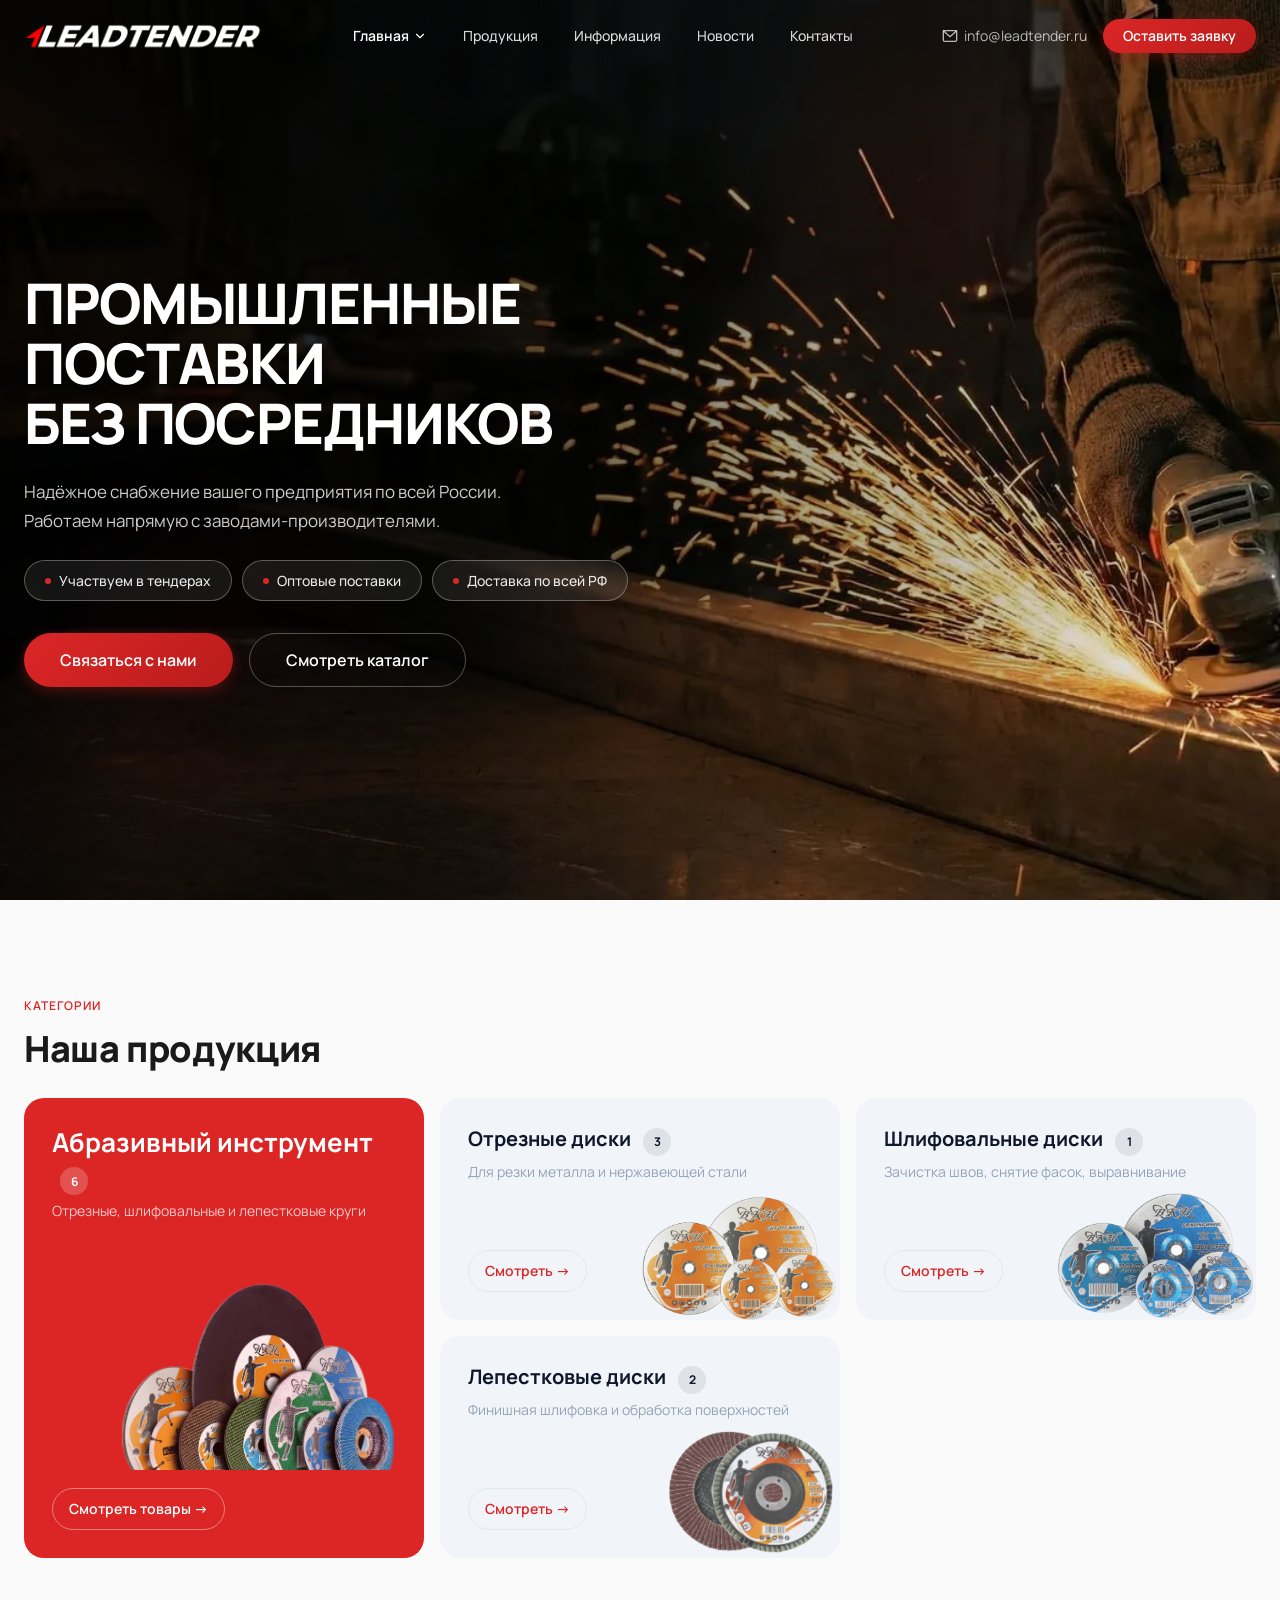
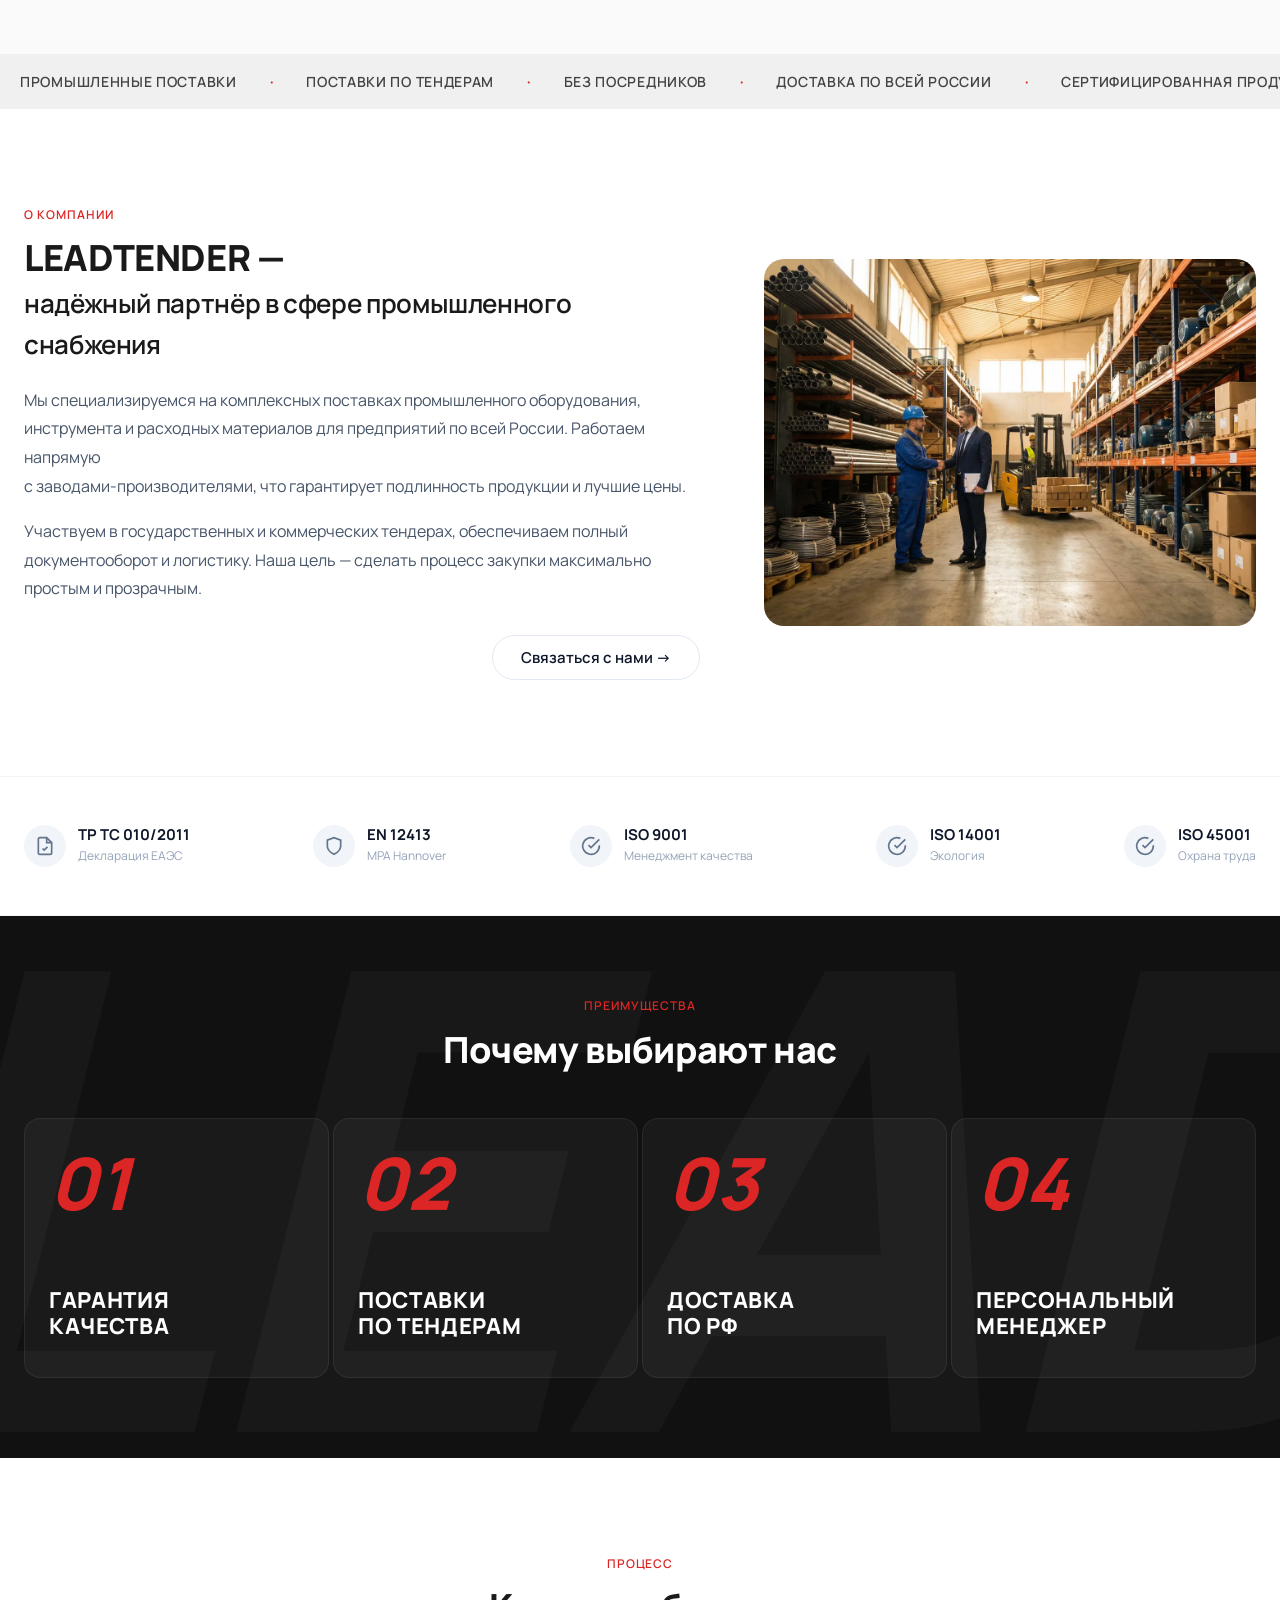
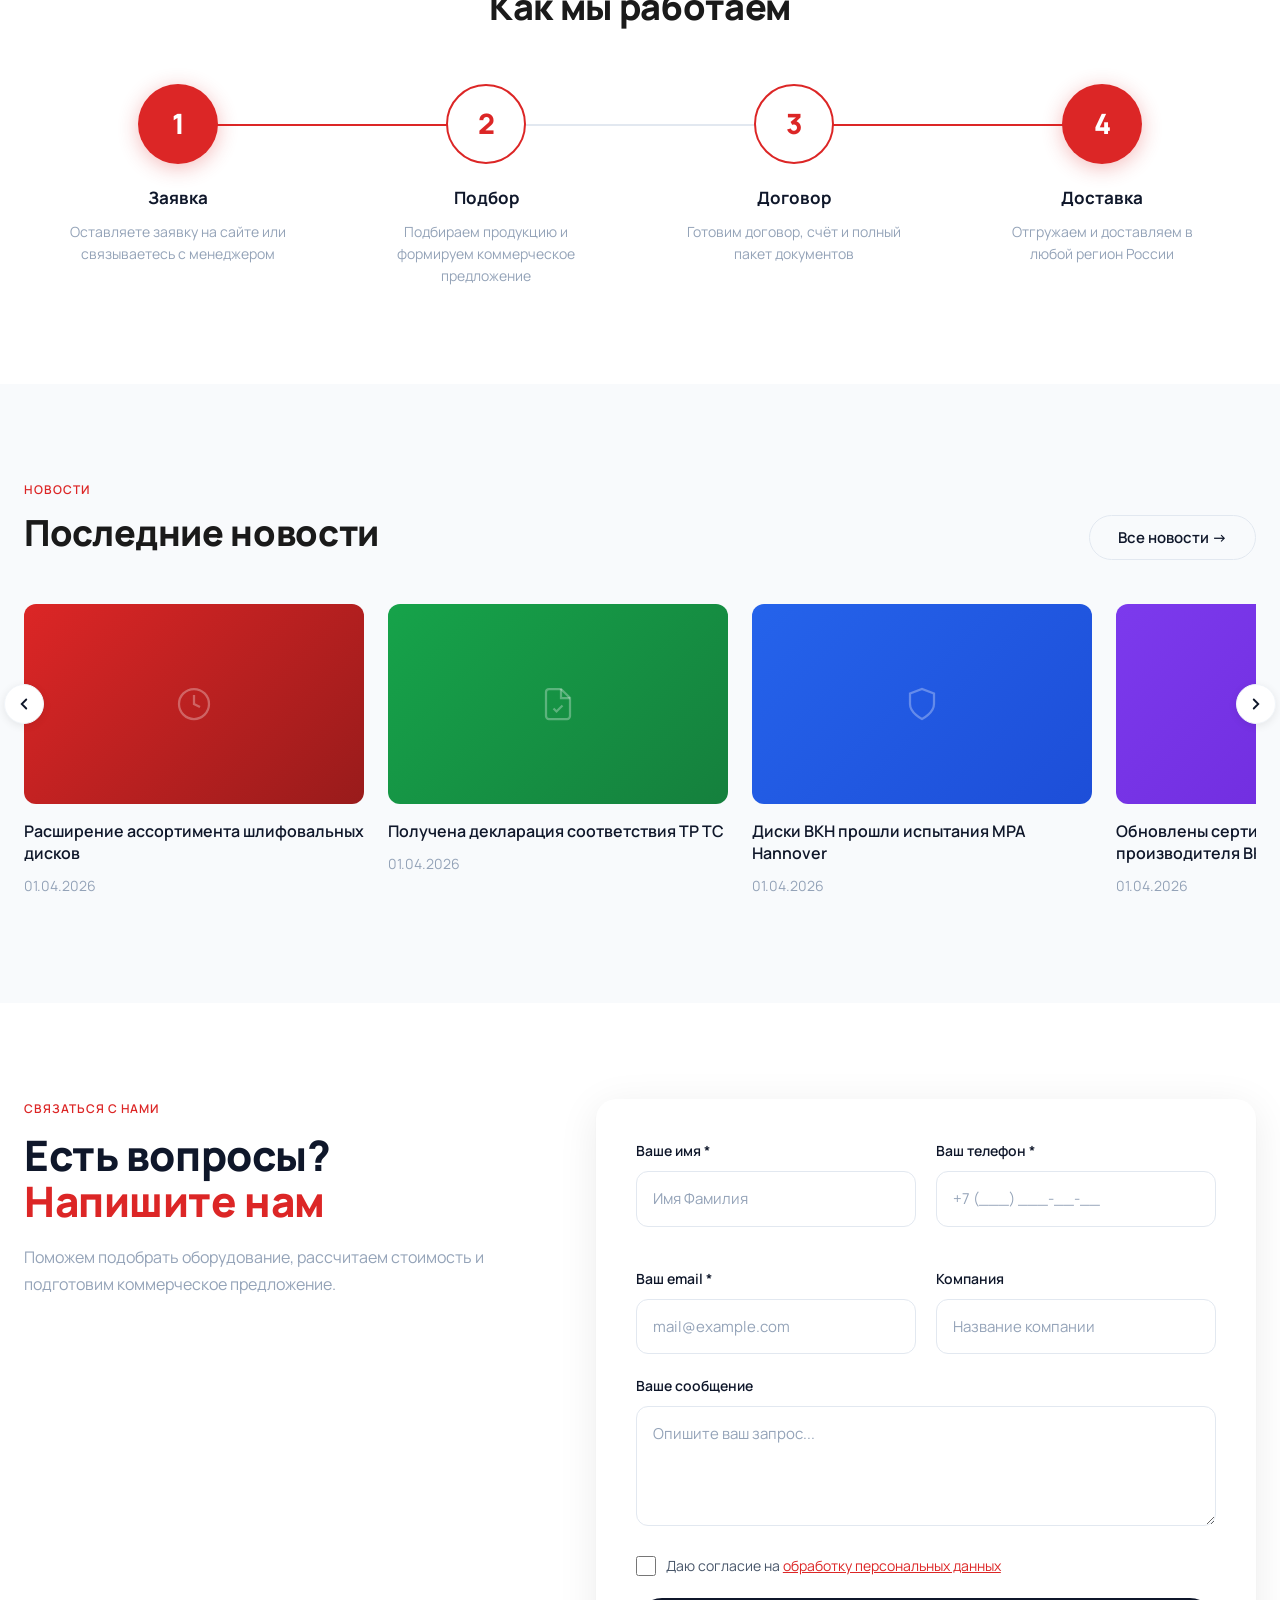
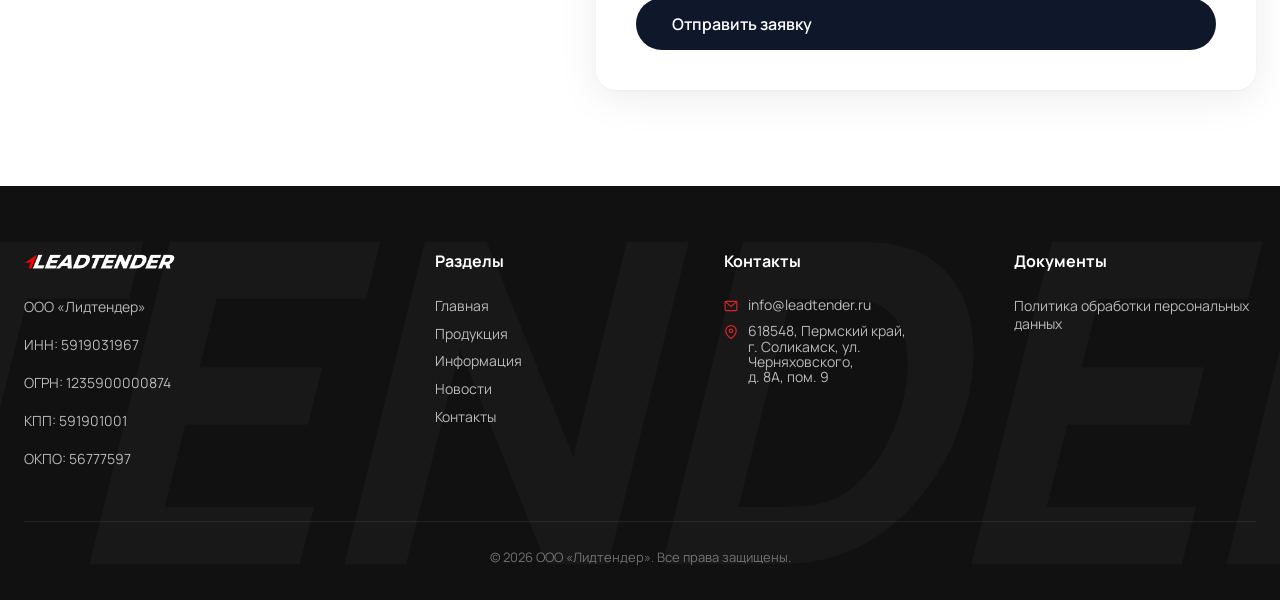
==== commit 24e6e57f: "Правки, убраны отзывы, изменены нвовости, поиск строка" ====
--- a/index.html
+++ b/index.html
@@ -199,13 +199,10 @@
     /* === BENTO GRID === */
     .bento-grid {
       display: grid;
-      grid-template-columns: 1.4fr 1fr 1fr;
-      grid-template-rows: auto auto;
+      grid-template-columns: 1fr 1fr 1fr;
+      grid-template-rows: 1fr 1fr;
       gap: 16px;
     }
-    /* 5 cards: 4th and 5th align under 2nd and 3rd */
-    .bento-grid .bento-card:nth-child(4) { grid-column: 2 / 3; }
-    .bento-grid .bento-card:nth-child(5) { grid-column: 3 / 4; }
     .bento-card {
       position: relative;
       border-radius: var(--radius-xl);
@@ -298,7 +295,7 @@
     }
     @media (max-width: 1024px) {
       .bento-grid { grid-template-columns: 1fr 1fr; }
-      .bento-card-accent { grid-row: auto; min-height: 280px; }
+      .bento-card-accent { grid-row: auto; grid-column: 1 / -1; min-height: 280px; }
     }
     @media (max-width: 640px) {
       .bento-grid { grid-template-columns: 1fr; }
@@ -309,6 +306,9 @@
     /* === HOW WE WORK === */
     .hw-section {
       background: #fff;
+    }
+    .hw-section .section-header {
+      margin-bottom: 56px;
     }
     .hw-grid {
       display: grid;
@@ -376,6 +376,7 @@
       max-width: 220px;
     }
     @media (max-width: 768px) {
+      .hw-section .section-header { margin-bottom: 32px; }
       .hw-grid {
         grid-template-columns: 1fr 1fr;
         gap: 40px 0;
@@ -622,11 +623,11 @@
     }
     @media (max-width: 768px) {
       .adv-panels { flex-direction: column; height: auto; }
-      .adv-panel { padding: 20px; flex: none; flex-direction: row; align-items: center; gap: 20px; }
+      .adv-panel { padding: 20px; flex: none; flex-direction: row; align-items: center; gap: 20px; cursor: default; }
       .adv-panel:hover { flex: none; }
       .adv-panel-num { font-size: 36px; }
       .adv-panel:hover .adv-panel-num { font-size: 36px; color: var(--color-primary); }
-      .adv-panel-desc { max-height: 80px; opacity: 1; }
+      .adv-panel-desc { max-height: none; opacity: 1; }
       .adv-panel::before { display: none; }
     }
 
@@ -671,18 +672,23 @@
     .trust-bar-inner {
       display: flex;
       align-items: center;
-      justify-content: center;
-      gap: 0;
+      justify-content: space-between;
     }
     .trust-item {
       display: flex;
       align-items: center;
       gap: 12px;
-      padding: 0 32px;
-      border-right: 1px solid var(--color-border-light);
-    }
-    .trust-item:last-child {
-      border-right: none;
+      text-decoration: none;
+      color: inherit;
+      transition: color 0.3s ease;
+    }
+    .trust-item:hover {
+      color: var(--color-primary);
+    }
+    .trust-item:hover .trust-icon {
+      border-color: var(--color-primary);
+      color: var(--color-primary);
+      background: var(--color-primary-light);
     }
     .trust-icon {
       width: 42px;
@@ -690,6 +696,8 @@
       border-radius: 50%;
       background: #F1F5F9;
       color: #64748B;
+      border: 1.5px solid transparent;
+      transition: border-color 0.3s ease, color 0.3s ease, background 0.3s ease;
       display: flex;
       align-items: center;
       justify-content: center;
@@ -711,12 +719,12 @@
       margin-top: 2px;
     }
     @media (max-width: 1024px) {
-      .trust-bar-inner { flex-wrap: wrap; gap: 0; justify-content: center; }
-      .trust-item { padding: 12px 24px; border-right: none; }
+      .trust-bar-inner { flex-wrap: wrap; gap: 16px 32px; justify-content: center; }
     }
     @media (max-width: 768px) {
       .trust-bar { padding: 32px 0; }
-      .trust-item { flex: 0 0 50%; }
+      .trust-bar-inner { gap: 16px 24px; }
+      .trust-item { flex: 0 0 calc(50% - 12px); }
     }
 
     /* === CTA BANNER === */
@@ -799,16 +807,55 @@
     .news-all-link:hover {
       color: var(--color-primary);
     }
+    .news-grid-wrap {
+      position: relative;
+    }
     .news-grid {
-      display: grid;
-      grid-template-columns: repeat(4, 1fr);
+      display: flex;
       gap: 24px;
+      overflow-x: auto;
+      scroll-snap-type: x mandatory;
+      scroll-behavior: smooth;
+      -webkit-overflow-scrolling: touch;
+      scrollbar-width: none;
+      padding: 8px 0 8px;
+    }
+    .news-grid::-webkit-scrollbar { display: none; }
+    .news-arrow {
+      position: absolute;
+      top: 108px;
+      transform: translateY(-50%);
+      width: 40px;
+      height: 40px;
+      border-radius: 50%;
+      background: var(--color-bg-white);
+      border: 1px solid var(--color-border-light);
+      box-shadow: 0 2px 8px rgba(0,0,0,0.08);
+      display: flex;
+      align-items: center;
+      justify-content: center;
+      cursor: pointer;
+      z-index: 2;
+      transition: all 0.2s;
+      color: var(--color-text-primary);
+    }
+    .news-arrow:hover {
+      background: var(--color-primary);
+      color: #fff;
+      border-color: var(--color-primary);
+    }
+    .news-arrow-left { left: -20px; }
+    .news-arrow-right { right: -20px; }
+    @media (max-width: 768px) {
+      .news-arrow { display: none; }
     }
     .news-card {
       text-decoration: none;
       color: inherit;
       display: block;
       transition: transform var(--transition-base);
+      flex: 0 0 340px;
+      scroll-snap-align: start;
     }
     .news-card:hover {
       transform: translateY(-4px);
@@ -842,12 +889,8 @@
       font-size: 14px;
       color: var(--color-text-muted);
     }
-    @media (max-width: 1024px) {
-      .news-grid { grid-template-columns: repeat(2, 1fr); }
-    }
-    @media (max-width: 640px) {
-      .news-grid { grid-template-columns: 1fr; }
-      .news-header { flex-direction: column; gap: 12px; }
+    @media (max-width: 768px) {
+      .news-card { flex: 0 0 240px; }
     }
 
     /* === CONTACT FORM SECTION (two columns) === */
@@ -1244,19 +1287,8 @@
       /* Form section title — match other titles */
       #form h2 { font-size: 32px !important; }
 
-      /* Trust bar — compact 2 columns */
-      .trust-bar { padding: 24px 0; }
-      .trust-bar-inner { flex-wrap: wrap; justify-content: flex-start; gap: 0; }
-      .trust-item {
-        flex: 0 0 50%;
-        padding: 8px 12px;
-        border-right: none;
-        border-bottom: none;
-      }
-      .trust-icon { width: 32px; height: 32px; }
-      .trust-icon svg { width: 16px; height: 16px; }
-      .trust-label { font-size: 13px; }
-      .trust-sub { font-size: 11px; }
+      /* Trust bar — hide on mobile */
+      .trust-bar { display: none; }
 
       /* Bento — hide accent card, 1 column for subcategories */
       .bento-card-accent { display: none; }
@@ -1264,8 +1296,7 @@
         grid-template-columns: 1fr;
         gap: 12px;
       }
-      .bento-grid .bento-card:nth-child(4),
-      .bento-grid .bento-card:nth-child(5) { grid-column: auto; }
+      .bento-card-accent { grid-column: auto; }
       .bento-card {
         min-height: auto;
         padding: 20px;
@@ -1321,8 +1352,7 @@
       #about .about-grid div[style*="flex-end"] { justify-content: flex-start !important; }
       #about .about-image-wrap { display: none; }
 
-      /* News cards */
-      .news-grid { grid-template-columns: 1fr; }
+      /* News carousel — slightly smaller cards on mobile */
 
       /* Reviews */
       .review-card { padding: 20px; }
@@ -1391,7 +1421,7 @@
 
           <div class="hero-tags" data-aos="fade-up" data-aos-delay="350">
             <span class="hero-tag">Участвуем в тендерах</span>
-            <span class="hero-tag">Опт и розница</span>
+            <span class="hero-tag">Оптовые поставки</span>
             <span class="hero-tag">Доставка по всей РФ</span>
           </div>
 
@@ -1411,7 +1441,7 @@
   <section class="section" id="categories">
     <div class="container">
       <div class="section-header" data-aos="fade-up">
-        <div class="section-label">НАПРАВЛЕНИЯ</div>
+        <div class="section-label">КАТЕГОРИИ</div>
         <h2 class="section-title">Наша продукция</h2>
       </div>
 
@@ -1468,22 +1498,6 @@
           <img src="image/Диски шлифовальные лепестковые BKH-031 (red).png" alt="Лепестковые диски" class="bento-card-img" style="width:45%; height:60%;" loading="lazy">
         </a>
 
-        <!-- 5. Сертификаты -->
-        <a href="partner-detail.html?id=bkh" class="bento-card bento-card-light" data-aos="fade-up" data-aos-delay="200">
-          <div>
-            <div class="bento-card-title">
-              Сертификаты
-            </div>
-            <div class="bento-card-desc">EN 12413, ISO 9001, ТР ТС 010/2011</div>
-          </div>
-          <span class="bento-card-link">Подробнее →</span>
-          <img src="image/Сертификаты.png" alt="Сертификаты" class="bento-card-img" style="width:50%; height:65%;" loading="lazy">
-        </a>
-
-      </div>
-
-      <div class="text-center mt-6" data-aos="fade-up">
-        <a href="catalog.html" class="btn btn-outline">Смотреть весь каталог →</a>
       </div>
     </div>
   </section>
@@ -1492,77 +1506,22 @@
   <div class="marquee">
     <div class="marquee-track">
       <span>Промышленные поставки</span><span class="marquee-dot">&bull;</span>
-      <span>Работа по тендерам</span><span class="marquee-dot">&bull;</span>
+      <span>Поставки по тендерам</span><span class="marquee-dot">&bull;</span>
       <span>Без посредников</span><span class="marquee-dot">&bull;</span>
       <span>Доставка по всей России</span><span class="marquee-dot">&bull;</span>
       <span>Сертифицированная продукция</span><span class="marquee-dot">&bull;</span>
-      <span>Оптом и в розницу</span><span class="marquee-dot">&bull;</span>
+      <span>Оптовые поставки</span><span class="marquee-dot">&bull;</span>
       <span>Персональный менеджер</span><span class="marquee-dot">&bull;</span>
       <!-- дубль для бесшовности -->
       <span>Промышленные поставки</span><span class="marquee-dot">&bull;</span>
-      <span>Работа по тендерам</span><span class="marquee-dot">&bull;</span>
+      <span>Поставки по тендерам</span><span class="marquee-dot">&bull;</span>
       <span>Без посредников</span><span class="marquee-dot">&bull;</span>
       <span>Доставка по всей России</span><span class="marquee-dot">&bull;</span>
       <span>Сертифицированная продукция</span><span class="marquee-dot">&bull;</span>
-      <span>Оптом и в розницу</span><span class="marquee-dot">&bull;</span>
+      <span>Оптовые поставки</span><span class="marquee-dot">&bull;</span>
       <span>Персональный менеджер</span><span class="marquee-dot">&bull;</span>
     </div>
   </div>
-
-  <!-- ============================================
-       TRUST BAR: СЕРТИФИКАТЫ
-       ============================================ -->
-  <section class="trust-bar" data-aos="fade-up">
-    <div class="container">
-      <div class="trust-bar-inner">
-        <div class="trust-item">
-          <div class="trust-icon">
-            <svg width="20" height="20" viewBox="0 0 24 24" fill="none" stroke="currentColor" stroke-width="2"><path d="M14 2H6a2 2 0 0 0-2 2v16a2 2 0 0 0 2 2h12a2 2 0 0 0 2-2V8z"/><polyline points="14 2 14 8 20 8"/><path d="m9 15 2 2 4-4"/></svg>
-          </div>
-          <div class="trust-text">
-            <span class="trust-label">ТР ТС 010/2011</span>
-            <span class="trust-sub">Декларация ЕАЭС</span>
-          </div>
-        </div>
-        <div class="trust-item">
-          <div class="trust-icon">
-            <svg width="20" height="20" viewBox="0 0 24 24" fill="none" stroke="currentColor" stroke-width="2"><path d="M12 22s8-4 8-10V5l-8-3-8 3v7c0 6 8 10 8 10z"/></svg>
-          </div>
-          <div class="trust-text">
-            <span class="trust-label">EN 12413</span>
-            <span class="trust-sub">MPA Hannover</span>
-          </div>
-        </div>
-        <div class="trust-item">
-          <div class="trust-icon">
-            <svg width="20" height="20" viewBox="0 0 24 24" fill="none" stroke="currentColor" stroke-width="2"><path d="M22 11.08V12a10 10 0 1 1-5.93-9.14"/><polyline points="22 4 12 14.01 9 11.01"/></svg>
-          </div>
-          <div class="trust-text">
-            <span class="trust-label">ISO 9001</span>
-            <span class="trust-sub">Менеджмент качества</span>
-          </div>
-        </div>
-        <div class="trust-item">
-          <div class="trust-icon">
-            <svg width="20" height="20" viewBox="0 0 24 24" fill="none" stroke="currentColor" stroke-width="2"><path d="M22 11.08V12a10 10 0 1 1-5.93-9.14"/><polyline points="22 4 12 14.01 9 11.01"/></svg>
-          </div>
-          <div class="trust-text">
-            <span class="trust-label">ISO 14001</span>
-            <span class="trust-sub">Экология</span>
-          </div>
-        </div>
-        <div class="trust-item">
-          <div class="trust-icon">
-            <svg width="20" height="20" viewBox="0 0 24 24" fill="none" stroke="currentColor" stroke-width="2"><path d="M22 11.08V12a10 10 0 1 1-5.93-9.14"/><polyline points="22 4 12 14.01 9 11.01"/></svg>
-          </div>
-          <div class="trust-text">
-            <span class="trust-label">ISO 45001</span>
-            <span class="trust-sub">Охрана труда</span>
-          </div>
-        </div>
-      </div>
-    </div>
-  </section>
 
   <!-- ============================================
        СЕКЦИЯ 3: О КОМПАНИИ
@@ -1610,6 +1569,61 @@
     </div>
   </section>
 
+  <!-- ============================================
+       TRUST BAR: СЕРТИФИКАТЫ
+       ============================================ -->
+  <section class="trust-bar" data-aos="fade-up">
+    <div class="container">
+      <div class="trust-bar-inner">
+        <a href="partner-detail.html?id=bkh#certs" class="trust-item">
+          <div class="trust-icon">
+            <svg width="20" height="20" viewBox="0 0 24 24" fill="none" stroke="currentColor" stroke-width="2"><path d="M14 2H6a2 2 0 0 0-2 2v16a2 2 0 0 0 2 2h12a2 2 0 0 0 2-2V8z"/><polyline points="14 2 14 8 20 8"/><path d="m9 15 2 2 4-4"/></svg>
+          </div>
+          <div class="trust-text">
+            <span class="trust-label">ТР ТС 010/2011</span>
+            <span class="trust-sub">Декларация ЕАЭС</span>
+          </div>
+        </a>
+        <a href="partner-detail.html?id=bkh#certs" class="trust-item">
+          <div class="trust-icon">
+            <svg width="20" height="20" viewBox="0 0 24 24" fill="none" stroke="currentColor" stroke-width="2"><path d="M12 22s8-4 8-10V5l-8-3-8 3v7c0 6 8 10 8 10z"/></svg>
+          </div>
+          <div class="trust-text">
+            <span class="trust-label">EN 12413</span>
+            <span class="trust-sub">MPA Hannover</span>
+          </div>
+        </a>
+        <a href="partner-detail.html?id=bkh#certs" class="trust-item">
+          <div class="trust-icon">
+            <svg width="20" height="20" viewBox="0 0 24 24" fill="none" stroke="currentColor" stroke-width="2"><path d="M22 11.08V12a10 10 0 1 1-5.93-9.14"/><polyline points="22 4 12 14.01 9 11.01"/></svg>
+          </div>
+          <div class="trust-text">
+            <span class="trust-label">ISO 9001</span>
+            <span class="trust-sub">Менеджмент качества</span>
+          </div>
+        </a>
+        <a href="partner-detail.html?id=bkh#certs" class="trust-item">
+          <div class="trust-icon">
+            <svg width="20" height="20" viewBox="0 0 24 24" fill="none" stroke="currentColor" stroke-width="2"><path d="M22 11.08V12a10 10 0 1 1-5.93-9.14"/><polyline points="22 4 12 14.01 9 11.01"/></svg>
+          </div>
+          <div class="trust-text">
+            <span class="trust-label">ISO 14001</span>
+            <span class="trust-sub">Экология</span>
+          </div>
+        </a>
+        <a href="partner-detail.html?id=bkh#certs" class="trust-item">
+          <div class="trust-icon">
+            <svg width="20" height="20" viewBox="0 0 24 24" fill="none" stroke="currentColor" stroke-width="2"><path d="M22 11.08V12a10 10 0 1 1-5.93-9.14"/><polyline points="22 4 12 14.01 9 11.01"/></svg>
+          </div>
+          <div class="trust-text">
+            <span class="trust-label">ISO 45001</span>
+            <span class="trust-sub">Охрана труда</span>
+          </div>
+        </a>
+      </div>
+    </div>
+  </section>
+
 
 <!-- ============================================
        СЕКЦИЯ 5: ПРЕИМУЩЕСТВА (тёмная)
@@ -1633,15 +1647,15 @@
         <div class="adv-panel">
           <div class="adv-panel-num">02</div>
           <div class="adv-panel-bottom">
-            <div class="adv-panel-title">РАБОТА<br>ПО ТЕНДЕРАМ</div>
-            <div class="adv-panel-desc">Полное сопровождение государственных и коммерческих закупок — от подготовки заявки до подписания контракта. Работаем по 44-ФЗ и 223-ФЗ.</div>
+            <div class="adv-panel-title">ПОСТАВКИ<br>ПО ТЕНДЕРАМ</div>
+            <div class="adv-panel-desc">Участвуем в закупках по 44-ФЗ и 223-ФЗ. Готовим заявку и полный пакет документов для вашей закупки.</div>
           </div>
         </div>
         <div class="adv-panel">
           <div class="adv-panel-num">03</div>
           <div class="adv-panel-bottom">
             <div class="adv-panel-title">ДОСТАВКА<br>ПО РФ</div>
-            <div class="adv-panel-desc">Оперативная отгрузка в любой регион России. Собственная логистика и партнёрская сеть транспортных компаний. Отслеживание груза на каждом этапе.</div>
+            <div class="adv-panel-desc">Оперативная отгрузка в любой регион России. Организуем доставку через проверенные транспортные компании, поможем с выбором способа и отслеживанием груза.</div>
           </div>
         </div>
         <div class="adv-panel">
@@ -1677,8 +1691,8 @@
         </div>
         <div class="hw-step">
           <div class="hw-num hw-num-outline">3</div>
-          <div class="hw-title">Документы</div>
-          <div class="hw-desc">Готовим договор, счёт, сертификаты и тендерную документацию</div>
+          <div class="hw-title">Договор</div>
+          <div class="hw-desc">Готовим договор, счёт и полный пакет документов</div>
         </div>
         <div class="hw-step">
           <div class="hw-num hw-num-filled">4</div>
@@ -1702,34 +1716,51 @@
         <a href="news.html" class="btn btn-outline">Все новости →</a>
       </div>
 
-      <div class="news-grid" data-aos="fade-up" data-aos-delay="100">
+      <div class="news-grid-wrap" data-aos="fade-up" data-aos-delay="100">
+        <button class="news-arrow news-arrow-left" id="news-left" aria-label="Назад">
+          <svg width="18" height="18" viewBox="0 0 24 24" fill="none" stroke="currentColor" stroke-width="2.5" stroke-linecap="round"><polyline points="15 18 9 12 15 6"/></svg>
+        </button>
+        <button class="news-arrow news-arrow-right" id="news-right" aria-label="Вперёд">
+          <svg width="18" height="18" viewBox="0 0 24 24" fill="none" stroke="currentColor" stroke-width="2.5" stroke-linecap="round"><polyline points="9 6 15 12 9 18"/></svg>
+        </button>
+      <div class="news-grid" id="news-carousel">
         <a href="news-detail.html?id=1" class="news-card">
           <div class="news-card-img" style="background: linear-gradient(135deg, #DC2626, #991B1B);">
             <svg width="36" height="36" viewBox="0 0 24 24" fill="none" stroke="rgba(255,255,255,0.3)" stroke-width="1.5"><circle cx="12" cy="12" r="10"/><path d="M12 6v6l4 2"/></svg>
           </div>
           <div class="news-card-body">
             <h3>Расширение ассортимента шлифовальных дисков</h3>
-            <span class="news-card-date">10.05.2025</span>
+            <span class="news-card-date">01.04.2026</span>
           </div>
         </a>
 
         <a href="news-detail.html?id=2" class="news-card">
-          <div class="news-card-img" style="background: linear-gradient(135deg, #1E293B, #334155);">
-            <svg width="36" height="36" viewBox="0 0 24 24" fill="none" stroke="rgba(255,255,255,0.3)" stroke-width="1.5"><path d="M16 21v-2a4 4 0 0 0-4-4H6a4 4 0 0 0-4 4v2"/><circle cx="9" cy="7" r="4"/><path d="M22 21v-2a4 4 0 0 0-3-3.87"/><path d="M16 3.13a4 4 0 0 1 0 7.75"/></svg>
+          <div class="news-card-img" style="background: linear-gradient(135deg, #16A34A, #15803D);">
+            <svg width="36" height="36" viewBox="0 0 24 24" fill="none" stroke="rgba(255,255,255,0.3)" stroke-width="1.5"><path d="M14 2H6a2 2 0 0 0-2 2v16a2 2 0 0 0 2 2h12a2 2 0 0 0 2-2V8z"/><polyline points="14 2 14 8 20 8"/><path d="m9 15 2 2 4-4"/></svg>
           </div>
           <div class="news-card-body">
-            <h3>Новое партнёрство с заводом ВКН</h3>
-            <span class="news-card-date">28.04.2025</span>
+            <h3>Получена декларация соответствия ТР ТС</h3>
+            <span class="news-card-date">01.04.2026</span>
           </div>
         </a>
 
         <a href="news-detail.html?id=3" class="news-card">
-          <div class="news-card-img" style="background: linear-gradient(135deg, #0F172A, #1E293B);">
-            <svg width="36" height="36" viewBox="0 0 24 24" fill="none" stroke="rgba(255,255,255,0.3)" stroke-width="1.5"><path d="M14 2H6a2 2 0 0 0-2 2v16a2 2 0 0 0 2 2h12a2 2 0 0 0 2-2V8z"/><polyline points="14 2 14 8 20 8"/><path d="m9 15 2 2 4-4"/></svg>
+          <div class="news-card-img" style="background: linear-gradient(135deg, #2563EB, #1D4ED8);">
+            <svg width="36" height="36" viewBox="0 0 24 24" fill="none" stroke="rgba(255,255,255,0.3)" stroke-width="1.5"><path d="M12 22s8-4 8-10V5l-8-3-8 3v7c0 6 8 10 8 10z"/></svg>
           </div>
           <div class="news-card-body">
-            <h3>Успешное участие в тендере на поставку абразивов</h3>
-            <span class="news-card-date">15.04.2025</span>
+            <h3>Диски BKH прошли испытания MPA Hannover</h3>
+            <span class="news-card-date">01.04.2026</span>
+          </div>
+        </a>
+
+        <a href="news-detail.html?id=5" class="news-card">
+          <div class="news-card-img" style="background: linear-gradient(135deg, #7C3AED, #6D28D9);">
+            <svg width="36" height="36" viewBox="0 0 24 24" fill="none" stroke="rgba(255,255,255,0.3)" stroke-width="1.5"><path d="M22 11.08V12a10 10 0 1 1-5.93-9.14"/><polyline points="22 4 12 14.01 9 11.01"/></svg>
+          </div>
+          <div class="news-card-body">
+            <h3>Обновлены сертификаты ISO производителя BKH</h3>
+            <span class="news-card-date">01.04.2026</span>
           </div>
         </a>
 
@@ -1739,87 +1770,13 @@
           </div>
           <div class="news-card-body">
             <h3>Запуск нового сайта компании LEADTENDER</h3>
-            <span class="news-card-date">01.04.2025</span>
+            <span class="news-card-date">01.04.2026</span>
           </div>
         </a>
       </div>
+      </div><!-- /news-grid-wrap -->
       <div class="mobile-btn-after">
         <a href="news.html" class="btn btn-outline">Все новости →</a>
-      </div>
-    </div>
-  </section>
-
-
-  <!-- ============================================
-       СЕКЦИЯ 7: ОТЗЫВЫ
-       ============================================ -->
-  <section class="section" style="background: var(--color-bg-white);">
-    <div class="container">
-      <div class="reviews-header" data-aos="fade-up">
-        <div>
-          <div class="section-label">ОТЗЫВЫ</div>
-          <h2 class="section-title">Нам доверяют</h2>
-        </div>
-        <a href="reviews.html" class="btn btn-outline">Все отзывы →</a>
-      </div>
-
-      <div class="reviews-row" data-aos="fade-up" data-aos-delay="100">
-        <div class="review-card">
-          <div class="review-card-stars">
-            <svg width="16" height="16" viewBox="0 0 24 24" fill="#F59E0B" stroke="#F59E0B" stroke-width="1"><polygon points="12 2 15.09 8.26 22 9.27 17 14.14 18.18 21.02 12 17.77 5.82 21.02 7 14.14 2 9.27 8.91 8.26 12 2"/></svg>
-            <svg width="16" height="16" viewBox="0 0 24 24" fill="#F59E0B" stroke="#F59E0B" stroke-width="1"><polygon points="12 2 15.09 8.26 22 9.27 17 14.14 18.18 21.02 12 17.77 5.82 21.02 7 14.14 2 9.27 8.91 8.26 12 2"/></svg>
-            <svg width="16" height="16" viewBox="0 0 24 24" fill="#F59E0B" stroke="#F59E0B" stroke-width="1"><polygon points="12 2 15.09 8.26 22 9.27 17 14.14 18.18 21.02 12 17.77 5.82 21.02 7 14.14 2 9.27 8.91 8.26 12 2"/></svg>
-            <svg width="16" height="16" viewBox="0 0 24 24" fill="#F59E0B" stroke="#F59E0B" stroke-width="1"><polygon points="12 2 15.09 8.26 22 9.27 17 14.14 18.18 21.02 12 17.77 5.82 21.02 7 14.14 2 9.27 8.91 8.26 12 2"/></svg>
-            <svg width="16" height="16" viewBox="0 0 24 24" fill="#F59E0B" stroke="#F59E0B" stroke-width="1"><polygon points="12 2 15.09 8.26 22 9.27 17 14.14 18.18 21.02 12 17.77 5.82 21.02 7 14.14 2 9.27 8.91 8.26 12 2"/></svg>
-          </div>
-          <div class="review-card-text">Сотрудничаем с LEADTENDER более двух лет. За это время ни разу не столкнулись с задержками поставок. Менеджеры всегда на связи, оперативно подбирают нужные позиции.</div>
-          <div class="review-card-author">
-            <div class="review-card-avatar" style="background: #DC2626;">И</div>
-            <div>
-              <div class="review-card-name">Иванов А.П.</div>
-              <div class="review-card-role">Начальник снабжения, АО «Промтех»</div>
-            </div>
-          </div>
-        </div>
-
-        <div class="review-card">
-          <div class="review-card-stars">
-            <svg width="16" height="16" viewBox="0 0 24 24" fill="#F59E0B" stroke="#F59E0B" stroke-width="1"><polygon points="12 2 15.09 8.26 22 9.27 17 14.14 18.18 21.02 12 17.77 5.82 21.02 7 14.14 2 9.27 8.91 8.26 12 2"/></svg>
-            <svg width="16" height="16" viewBox="0 0 24 24" fill="#F59E0B" stroke="#F59E0B" stroke-width="1"><polygon points="12 2 15.09 8.26 22 9.27 17 14.14 18.18 21.02 12 17.77 5.82 21.02 7 14.14 2 9.27 8.91 8.26 12 2"/></svg>
-            <svg width="16" height="16" viewBox="0 0 24 24" fill="#F59E0B" stroke="#F59E0B" stroke-width="1"><polygon points="12 2 15.09 8.26 22 9.27 17 14.14 18.18 21.02 12 17.77 5.82 21.02 7 14.14 2 9.27 8.91 8.26 12 2"/></svg>
-            <svg width="16" height="16" viewBox="0 0 24 24" fill="#F59E0B" stroke="#F59E0B" stroke-width="1"><polygon points="12 2 15.09 8.26 22 9.27 17 14.14 18.18 21.02 12 17.77 5.82 21.02 7 14.14 2 9.27 8.91 8.26 12 2"/></svg>
-            <svg width="16" height="16" viewBox="0 0 24 24" fill="#F59E0B" stroke="#F59E0B" stroke-width="1"><polygon points="12 2 15.09 8.26 22 9.27 17 14.14 18.18 21.02 12 17.77 5.82 21.02 7 14.14 2 9.27 8.91 8.26 12 2"/></svg>
-          </div>
-          <div class="review-card-text">Выбрали LEADTENDER после неудачного опыта с другим поставщиком. Приятно удивила полная прозрачность: все сертификаты предоставлены, документооборот ведётся чётко.</div>
-          <div class="review-card-author">
-            <div class="review-card-avatar" style="background: #2563EB;">С</div>
-            <div>
-              <div class="review-card-name">Сидорова Е.В.</div>
-              <div class="review-card-role">Закупщик, ООО «МеталлСтрой»</div>
-            </div>
-          </div>
-        </div>
-
-        <div class="review-card">
-          <div class="review-card-stars">
-            <svg width="16" height="16" viewBox="0 0 24 24" fill="#F59E0B" stroke="#F59E0B" stroke-width="1"><polygon points="12 2 15.09 8.26 22 9.27 17 14.14 18.18 21.02 12 17.77 5.82 21.02 7 14.14 2 9.27 8.91 8.26 12 2"/></svg>
-            <svg width="16" height="16" viewBox="0 0 24 24" fill="#F59E0B" stroke="#F59E0B" stroke-width="1"><polygon points="12 2 15.09 8.26 22 9.27 17 14.14 18.18 21.02 12 17.77 5.82 21.02 7 14.14 2 9.27 8.91 8.26 12 2"/></svg>
-            <svg width="16" height="16" viewBox="0 0 24 24" fill="#F59E0B" stroke="#F59E0B" stroke-width="1"><polygon points="12 2 15.09 8.26 22 9.27 17 14.14 18.18 21.02 12 17.77 5.82 21.02 7 14.14 2 9.27 8.91 8.26 12 2"/></svg>
-            <svg width="16" height="16" viewBox="0 0 24 24" fill="#F59E0B" stroke="#F59E0B" stroke-width="1"><polygon points="12 2 15.09 8.26 22 9.27 17 14.14 18.18 21.02 12 17.77 5.82 21.02 7 14.14 2 9.27 8.91 8.26 12 2"/></svg>
-            <svg width="16" height="16" viewBox="0 0 24 24" fill="#F59E0B" stroke="#F59E0B" stroke-width="1"><polygon points="12 2 15.09 8.26 22 9.27 17 14.14 18.18 21.02 12 17.77 5.82 21.02 7 14.14 2 9.27 8.91 8.26 12 2"/></svg>
-          </div>
-          <div class="review-card-text">Как небольшой ИП, я ценю индивидуальный подход. Менеджер помог подобрать оптимальный набор инструмента под мои задачи, без навязывания лишнего.</div>
-          <div class="review-card-author">
-            <div class="review-card-avatar" style="background: #059669;">К</div>
-            <div>
-              <div class="review-card-name">Козлов Д.М.</div>
-              <div class="review-card-role">Директор, ИП Козлов</div>
-            </div>
-          </div>
-        </div>
-      </div>
-      <div class="mobile-btn-after">
-        <a href="reviews.html" class="btn btn-outline">Все отзывы →</a>
       </div>
     </div>
   </section>
@@ -1898,5 +1855,35 @@
       }, 1400);
     });
   </script>
+
+  <!-- News carousel: arrows + drag scroll -->
+  <script>
+  (function() {
+    var grid = document.getElementById('news-carousel');
+    var leftBtn = document.getElementById('news-left');
+    var rightBtn = document.getElementById('news-right');
+    if (!grid) return;
+
+    var scrollAmt = 360;
+
+    if (leftBtn) leftBtn.addEventListener('click', function() {
+      grid.scrollBy({ left: -scrollAmt, behavior: 'smooth' });
+    });
+    if (rightBtn) rightBtn.addEventListener('click', function() {
+      grid.scrollBy({ left: scrollAmt, behavior: 'smooth' });
+    });
+
+    // Touch swipe for mobile only
+    var startX, scrollLeft;
+    grid.addEventListener('touchstart', function(e) {
+      startX = e.touches[0].pageX;
+      scrollLeft = grid.scrollLeft;
+    }, { passive: true });
+    grid.addEventListener('touchmove', function(e) {
+      var x = e.touches[0].pageX;
+      grid.scrollLeft = scrollLeft - (x - startX);
+    }, { passive: true });
+  })();
+  </script>
 </body>
 </html>
--- a/css/animations.css
+++ b/css/animations.css
@@ -88,7 +88,7 @@
   width: 48px;
   height: 48px;
   border-radius: 50%;
-  background: var(--color-text-primary);
+  background: #111;
   color: #fff;
   display: flex;
   align-items: center;
@@ -99,7 +99,7 @@
   visibility: hidden;
   transform: translateY(20px);
   transition: var(--transition-base);
-  border: none;
+  border: 1px solid #ccc;
   box-shadow: 0 4px 12px rgba(0, 0, 0, 0.15);
 }
 
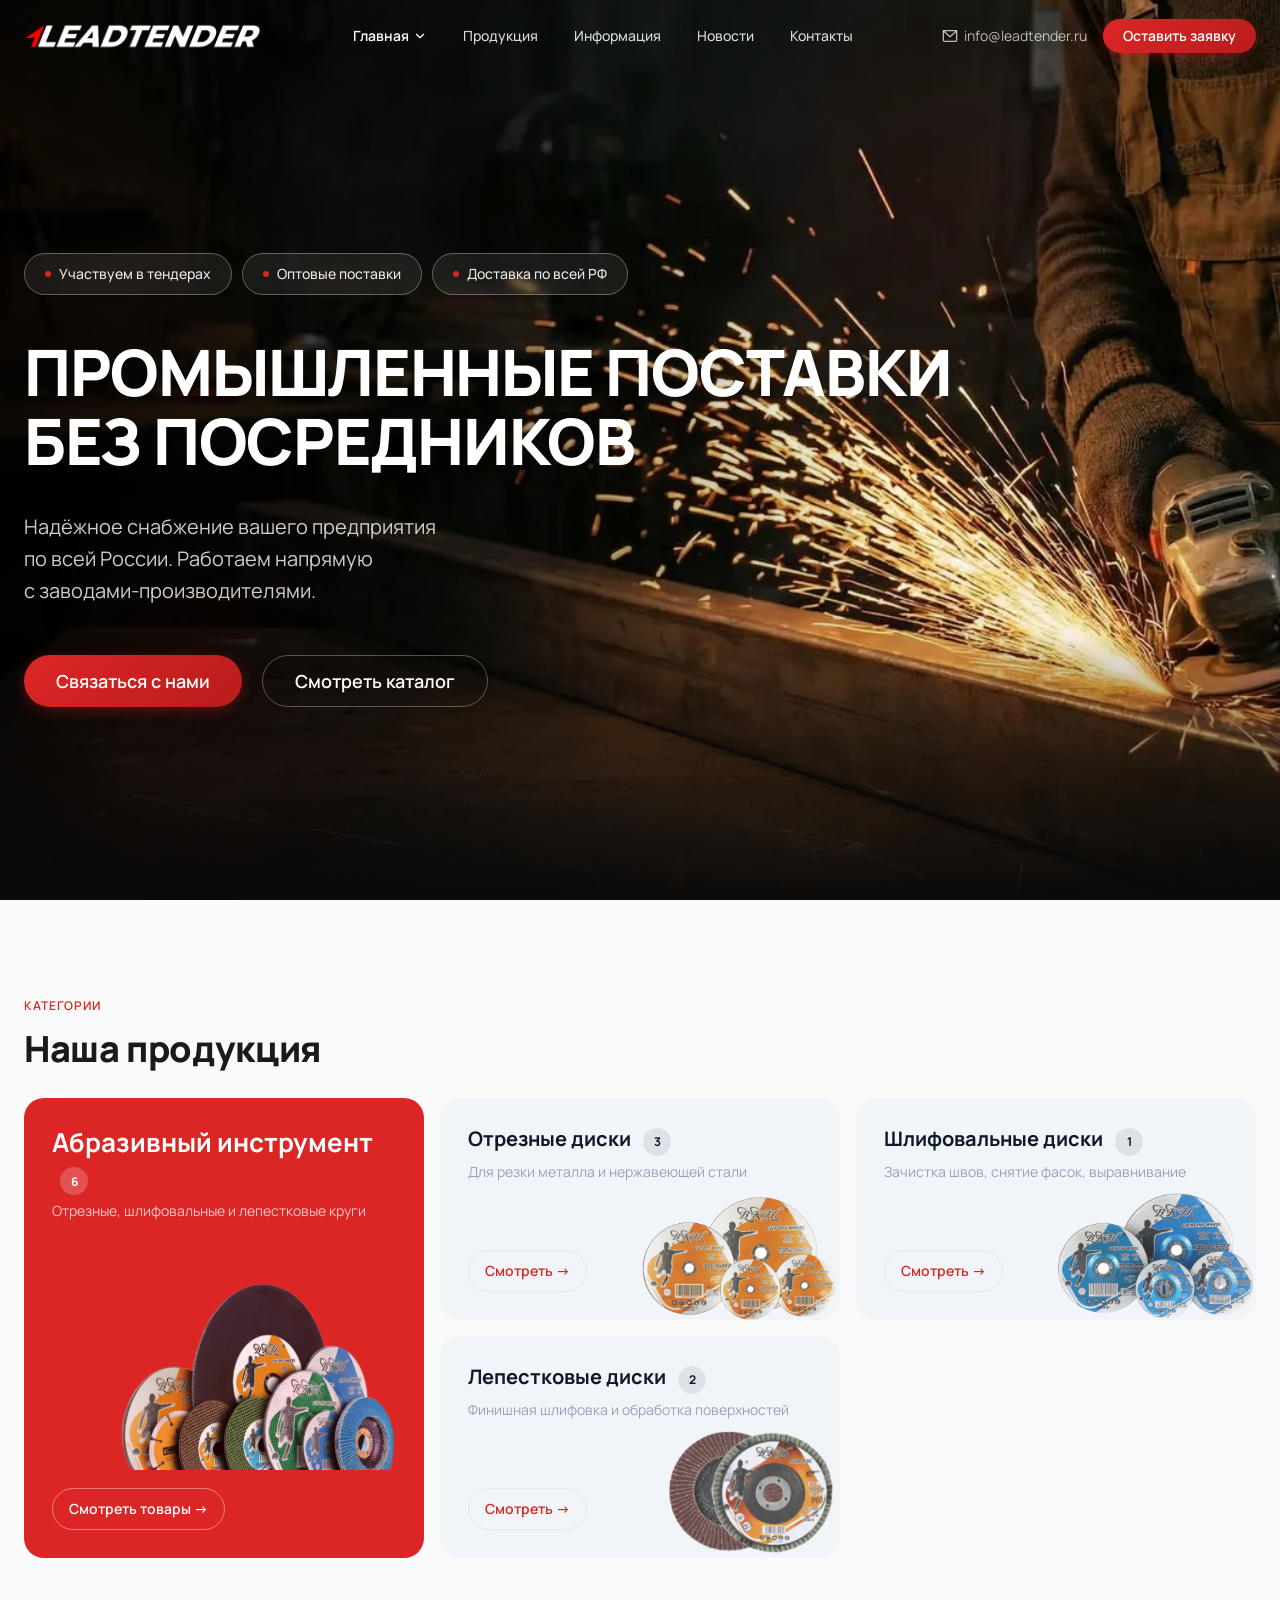
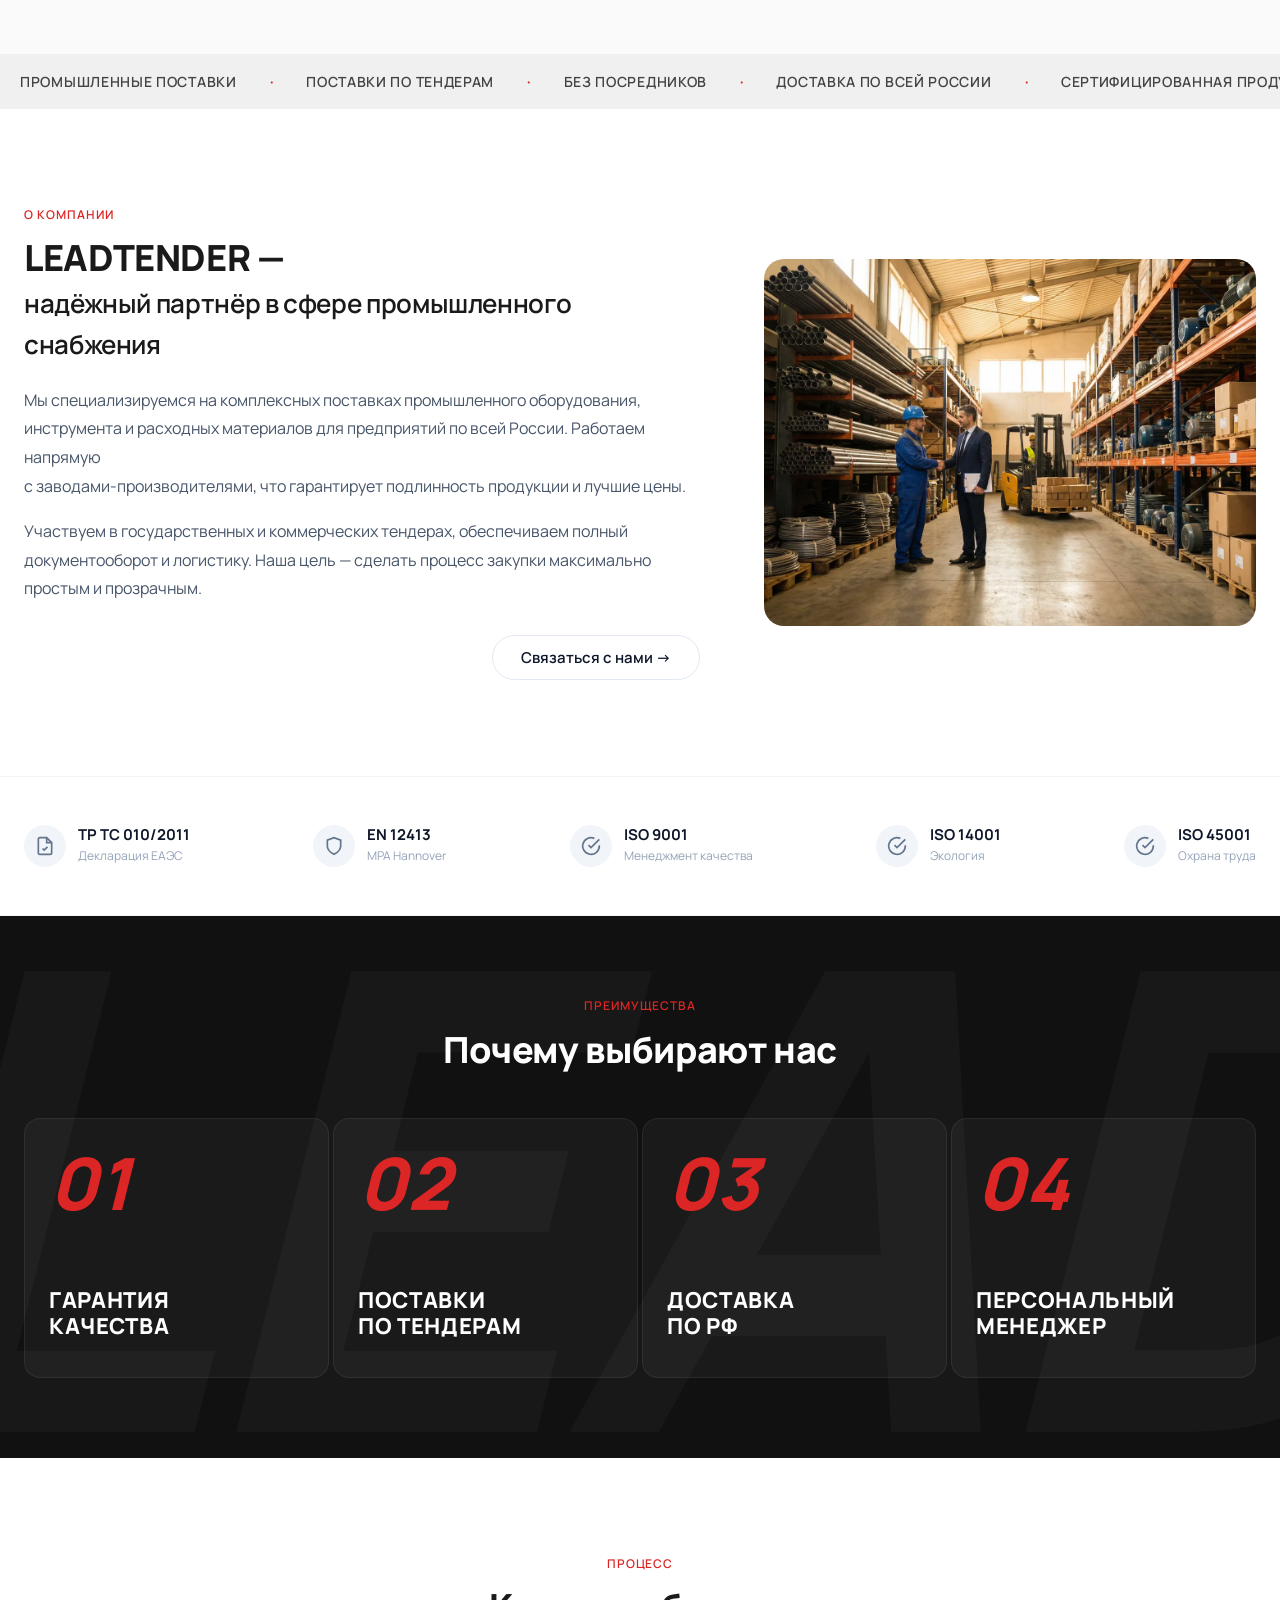
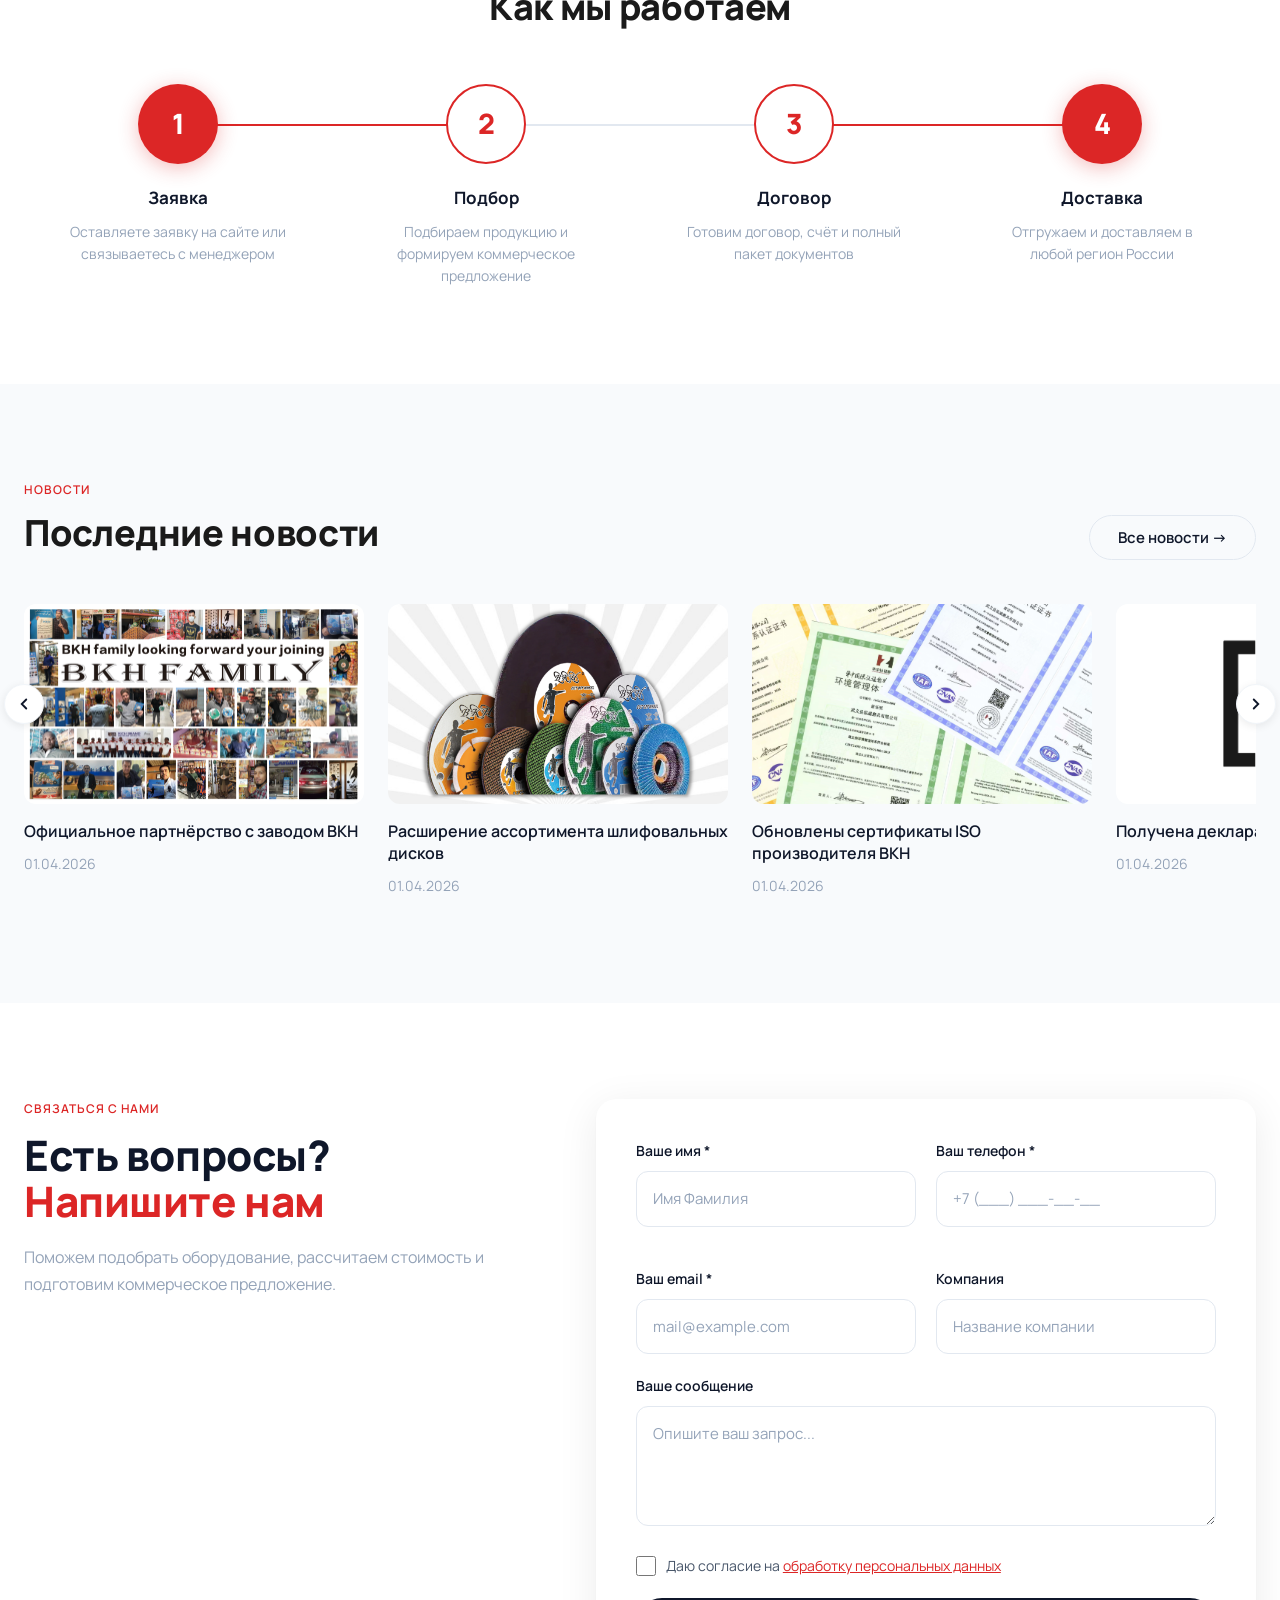
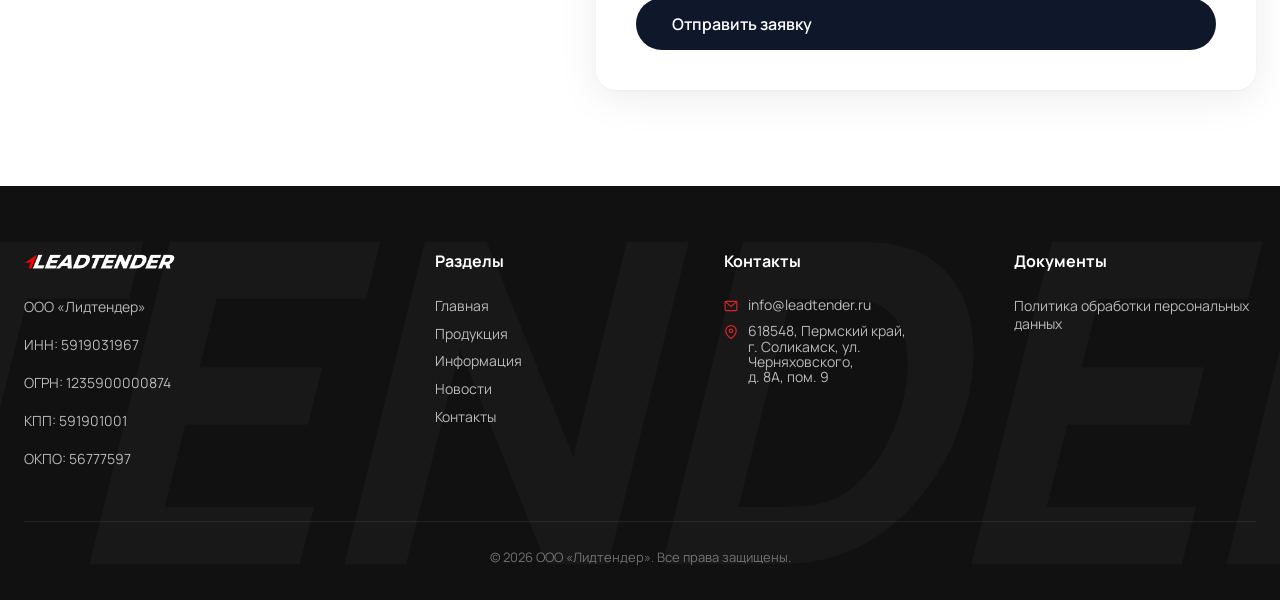
==== commit ac848221: "Final edits - news" ====
--- a/index.html
+++ b/index.html
@@ -89,7 +89,7 @@
       padding: 140px 0 80px;
     }
     .hero-content {
-      max-width: 620px;
+      max-width: 1000px;
       position: relative;
     }
 
@@ -104,13 +104,15 @@
 
     /* Heading */
     .hero-content h1 {
-      font-size: 56px;
+      font-size: 64px;
       font-weight: 800;
       color: white;
       line-height: 1.08;
       letter-spacing: -0.02em;
-      margin-bottom: 24px;
-    }
+      margin-bottom: 36px;
+    }
+    .mobile-br { display: none; }
+    .desktop-br { display: inline; }
     .hero-highlight {
       color: white;
       background: var(--color-primary);
@@ -122,28 +124,28 @@
 
     /* Description */
     .hero-desc {
-      font-size: 17px;
+      font-size: 20px;
       color: rgba(255,255,255,0.8);
-      line-height: 1.7;
-      max-width: 520px;
+      line-height: 1.6;
+      max-width: 600px;
     }
     .hero-desc strong {
       color: rgba(255,255,255,0.95);
     }
 
-    /* Hero tags — inline under description */
+    /* Hero tags */
     .hero-tags {
       display: flex;
       flex-wrap: wrap;
       gap: 10px;
-      margin-top: 24px;
+      margin-bottom: 64px;
     }
     .hero-tag {
       display: inline-flex;
       align-items: center;
       gap: 8px;
-      padding: 8px 18px;
-      font-size: 13px;
+      padding: 10px 22px;
+      font-size: 14px;
       font-weight: 600;
       color: rgba(255,255,255,0.9);
       background: rgba(255,255,255,0.08);
@@ -177,8 +179,12 @@
     .hero-buttons {
       display: flex;
       flex-wrap: wrap;
-      gap: 16px;
-      margin-top: 32px;
+      gap: 20px;
+      margin-top: 48px;
+    }
+    .hero-buttons .btn-lg {
+      padding: 16px 32px;
+      font-size: 18px;
     }
 
     @media (max-width: 1024px) {
@@ -418,15 +424,10 @@
       position: relative;
       border-radius: var(--radius-xl);
       overflow: hidden;
-      cursor: pointer;
     }
     .about-image-wrap img {
       width: 100%;
       display: block;
-      transition: transform 0.5s ease;
-    }
-    .about-image-wrap:hover img {
-      transform: scale(1.03);
     }
     .about-stats-overlay {
       position: absolute;
@@ -437,12 +438,8 @@
       display: grid;
       grid-template-columns: 1fr 1fr;
       gap: 0;
-      opacity: 0;
-      transition: opacity 0.4s ease;
+      opacity: 1;
       border-radius: var(--radius-xl);
-    }
-    .about-image-wrap:hover .about-stats-overlay {
-      opacity: 1;
     }
     .about-stat {
       display: flex;
@@ -1087,7 +1084,7 @@
 }
 .hero-overlay {
   position: absolute; inset: 0;
-  background: linear-gradient(to right, rgba(0,0,0,.85) 0%, rgba(0,0,0,.7) 35%, rgba(0,0,0,.3) 65%, transparent 100%);
+  background: linear-gradient(to bottom, transparent 70%, #0A0A0A 100%), linear-gradient(to right, rgba(0,0,0,.85) 0%, rgba(0,0,0,.55) 30%, rgba(0,0,0,.15) 55%, transparent 70%);
 }
 .hero-particles { position: absolute; inset: 0; pointer-events: none; }
 .hero-spark {
@@ -1100,7 +1097,7 @@
   100% { transform: scale(1.2); opacity: 1; }
 }
 .hero-content { position: relative; z-index: 2; max-width: 680px; margin: 0; }
-.hero-tags { display: flex; gap: 10px; flex-wrap: wrap; margin-bottom: 24px; }
+.hero-tags { display: flex; gap: 10px; flex-wrap: wrap; margin-bottom: 42px; }
 .hero-tag { padding: 8px 20px; border-radius: 99px; border: 1px solid rgba(255,255,255,.3); background: rgba(255,255,255,.08); color: rgba(255,255,255,.9); font-size: 14px; font-weight: 500; backdrop-filter: blur(4px); -webkit-backdrop-filter: blur(4px); }
 .hero-badge {
   display: inline-block; padding: 6px 20px; border-radius: 99px;
@@ -1229,7 +1226,7 @@
 
     @media (max-width: 768px) {
       /* Hero — taller on mobile, tags above h1 */
-      .hero { min-height: 100vh; }
+      .hero { min-height: 110vh; }
       .hero-layout { padding: 130px 0 60px; }
       .hero-content {
         display: flex;
@@ -1237,7 +1234,9 @@
       }
       .hero-content .hero-tags { order: -1; margin-bottom: 24px; margin-top: 0; flex-direction: column; align-items: flex-start; gap: 8px; }
       .hero-tag { padding: 5px 14px; font-size: 12px; }
-      .hero-content h1 { font-size: 36px; }
+      .hero-content h1 { font-size: 36px; white-space: normal !important; }
+      .mobile-br { display: block; }
+      .desktop-br { display: none; }
       .hero-content .hero-desc { order: 1; font-size: 17px; }
       .hero-content .hero-buttons { order: 2; }
       .hero-buttons { flex-direction: column; gap: 12px; align-items: flex-start; }
@@ -1411,21 +1410,23 @@
       <div class="hero-layout">
         <!-- Left: main content -->
         <div class="hero-content">
-          <h1 data-aos="fade-up" data-aos-delay="150">
-            ПРОМЫШЛЕННЫЕ ПОСТАВКИ<br>БЕЗ ПОСРЕДНИКОВ
-          </h1>
-
-          <p data-aos="fade-up" data-aos-delay="250" class="hero-desc">
-            Надёжное снабжение вашего предприятия по всей России. Работаем напрямую с заводами-производителями.
-          </p>
-
-          <div class="hero-tags" data-aos="fade-up" data-aos-delay="350">
+          <div class="hero-tags" data-aos="fade-up" data-aos-delay="100">
             <span class="hero-tag">Участвуем в тендерах</span>
             <span class="hero-tag">Оптовые поставки</span>
             <span class="hero-tag">Доставка по всей РФ</span>
           </div>
 
-          <div class="hero-buttons" data-aos="fade-up" data-aos-delay="450">
+          <h1 data-aos="fade-up" data-aos-delay="200" style="white-space: nowrap;">
+            ПРОМЫШЛЕННЫЕ<br class="mobile-br"> ПОСТАВКИ<br>БЕЗ ПОСРЕДНИКОВ
+          </h1>
+
+          <p data-aos="fade-up" data-aos-delay="300" class="hero-desc">
+            Надёжное снабжение вашего предприятия<br class="desktop-br">
+            по всей России. Работаем напрямую<br class="desktop-br">
+            с заводами-производителями.
+          </p>
+
+          <div class="hero-buttons" data-aos="fade-up" data-aos-delay="400">
             <a href="contacts.html#form" class="btn btn-primary btn-lg">Связаться с нами</a>
             <a href="catalog.html" class="btn btn-outline-white btn-lg">Смотреть каталог</a>
           </div>
@@ -1546,24 +1547,6 @@
 
         <div class="about-image-wrap" data-aos="fade-left">
           <img src="image/about_us.webp" alt="О компании LEADTENDER" loading="lazy">
-          <div class="about-stats-overlay">
-            <div class="about-stat">
-              <span class="about-stat-num" data-count="20" data-suffix="+">0</span>
-              <span class="about-stat-label">Поставщиков</span>
-            </div>
-            <div class="about-stat">
-              <span class="about-stat-num" data-count="100" data-suffix="+">0</span>
-              <span class="about-stat-label">Позиций</span>
-            </div>
-            <div class="about-stat">
-              <span class="about-stat-num" data-count="5">0</span>
-              <span class="about-stat-label">Лет на рынке</span>
-            </div>
-            <div class="about-stat">
-              <span class="about-stat-num" data-count="700" data-suffix="+">0</span>
-              <span class="about-stat-label">Заказов</span>
-            </div>
-          </div>
         </div>
       </div>
     </div>
@@ -1648,7 +1631,7 @@
           <div class="adv-panel-num">02</div>
           <div class="adv-panel-bottom">
             <div class="adv-panel-title">ПОСТАВКИ<br>ПО ТЕНДЕРАМ</div>
-            <div class="adv-panel-desc">Участвуем в закупках по 44-ФЗ и 223-ФЗ. Готовим заявку и полный пакет документов для вашей закупки.</div>
+            <div class="adv-panel-desc">Имеем успешный опыт участия в государственных и коммерческих закупках по 44-ФЗ и 223-ФЗ. Знаем требования и специфику тендерных процедур.</div>
           </div>
         </div>
         <div class="adv-panel">
@@ -1724,9 +1707,19 @@
           <svg width="18" height="18" viewBox="0 0 24 24" fill="none" stroke="currentColor" stroke-width="2.5" stroke-linecap="round"><polyline points="9 6 15 12 9 18"/></svg>
         </button>
       <div class="news-grid" id="news-carousel">
+        <a href="news-detail.html?id=6" class="news-card">
+          <div class="news-card-img">
+            <img src="image/bkh_news.png" alt="Партнёрство с BKH" style="width:100%;height:100%;object-fit:cover;">
+          </div>
+          <div class="news-card-body">
+            <h3>Официальное партнёрство с заводом BKH</h3>
+            <span class="news-card-date">01.04.2026</span>
+          </div>
+        </a>
+
         <a href="news-detail.html?id=1" class="news-card">
-          <div class="news-card-img" style="background: linear-gradient(135deg, #DC2626, #991B1B);">
-            <svg width="36" height="36" viewBox="0 0 24 24" fill="none" stroke="rgba(255,255,255,0.3)" stroke-width="1.5"><circle cx="12" cy="12" r="10"/><path d="M12 6v6l4 2"/></svg>
+          <div class="news-card-img">
+            <img src="image/disk_news.png" alt="Шлифовальные диски" style="width:100%;height:100%;object-fit:cover;">
           </div>
           <div class="news-card-body">
             <h3>Расширение ассортимента шлифовальных дисков</h3>
@@ -1734,9 +1727,19 @@
           </div>
         </a>
 
+        <a href="news-detail.html?id=5" class="news-card">
+          <div class="news-card-img">
+            <img src="image/isoserts_news.png" alt="Сертификаты ISO" style="width:100%;height:100%;object-fit:cover;">
+          </div>
+          <div class="news-card-body">
+            <h3>Обновлены сертификаты ISO производителя BKH</h3>
+            <span class="news-card-date">01.04.2026</span>
+          </div>
+        </a>
+
         <a href="news-detail.html?id=2" class="news-card">
-          <div class="news-card-img" style="background: linear-gradient(135deg, #16A34A, #15803D);">
-            <svg width="36" height="36" viewBox="0 0 24 24" fill="none" stroke="rgba(255,255,255,0.3)" stroke-width="1.5"><path d="M14 2H6a2 2 0 0 0-2 2v16a2 2 0 0 0 2 2h12a2 2 0 0 0 2-2V8z"/><polyline points="14 2 14 8 20 8"/><path d="m9 15 2 2 4-4"/></svg>
+          <div class="news-card-img">
+            <img src="image/tp_tc_news.png" alt="Декларация ТР ТС" style="width:100%;height:100%;object-fit:cover;">
           </div>
           <div class="news-card-body">
             <h3>Получена декларация соответствия ТР ТС</h3>
@@ -1745,8 +1748,8 @@
         </a>
 
         <a href="news-detail.html?id=3" class="news-card">
-          <div class="news-card-img" style="background: linear-gradient(135deg, #2563EB, #1D4ED8);">
-            <svg width="36" height="36" viewBox="0 0 24 24" fill="none" stroke="rgba(255,255,255,0.3)" stroke-width="1.5"><path d="M12 22s8-4 8-10V5l-8-3-8 3v7c0 6 8 10 8 10z"/></svg>
+          <div class="news-card-img">
+            <img src="image/mpa_news.png" alt="Испытания MPA Hannover" style="width:100%;height:100%;object-fit:cover;">
           </div>
           <div class="news-card-body">
             <h3>Диски BKH прошли испытания MPA Hannover</h3>
@@ -1754,19 +1757,9 @@
           </div>
         </a>
 
-        <a href="news-detail.html?id=5" class="news-card">
-          <div class="news-card-img" style="background: linear-gradient(135deg, #7C3AED, #6D28D9);">
-            <svg width="36" height="36" viewBox="0 0 24 24" fill="none" stroke="rgba(255,255,255,0.3)" stroke-width="1.5"><path d="M22 11.08V12a10 10 0 1 1-5.93-9.14"/><polyline points="22 4 12 14.01 9 11.01"/></svg>
-          </div>
-          <div class="news-card-body">
-            <h3>Обновлены сертификаты ISO производителя BKH</h3>
-            <span class="news-card-date">01.04.2026</span>
-          </div>
-        </a>
-
         <a href="news-detail.html?id=4" class="news-card">
-          <div class="news-card-img" style="background: linear-gradient(135deg, #374151, #4B5563);">
-            <svg width="36" height="36" viewBox="0 0 24 24" fill="none" stroke="rgba(255,255,255,0.3)" stroke-width="1.5"><rect x="2" y="3" width="20" height="14" rx="2"/><line x1="8" y1="21" x2="16" y2="21"/><line x1="12" y1="17" x2="12" y2="21"/></svg>
+          <div class="news-card-img">
+            <img src="image/site_news.png" alt="Новый сайт LEADTENDER" style="width:100%;height:100%;object-fit:cover;">
           </div>
           <div class="news-card-body">
             <h3>Запуск нового сайта компании LEADTENDER</h3>
--- a/css/main.css
+++ b/css/main.css
@@ -426,3 +426,13 @@
     padding: 0 40px;
   }
 }
+
+/* ===== AOS fix for mobile (disabled at ≤640px) ===== */
+
+@media (max-width: 640px) {
+  [data-aos] {
+    opacity: 1 !important;
+    transform: none !important;
+    transition: none !important;
+  }
+}
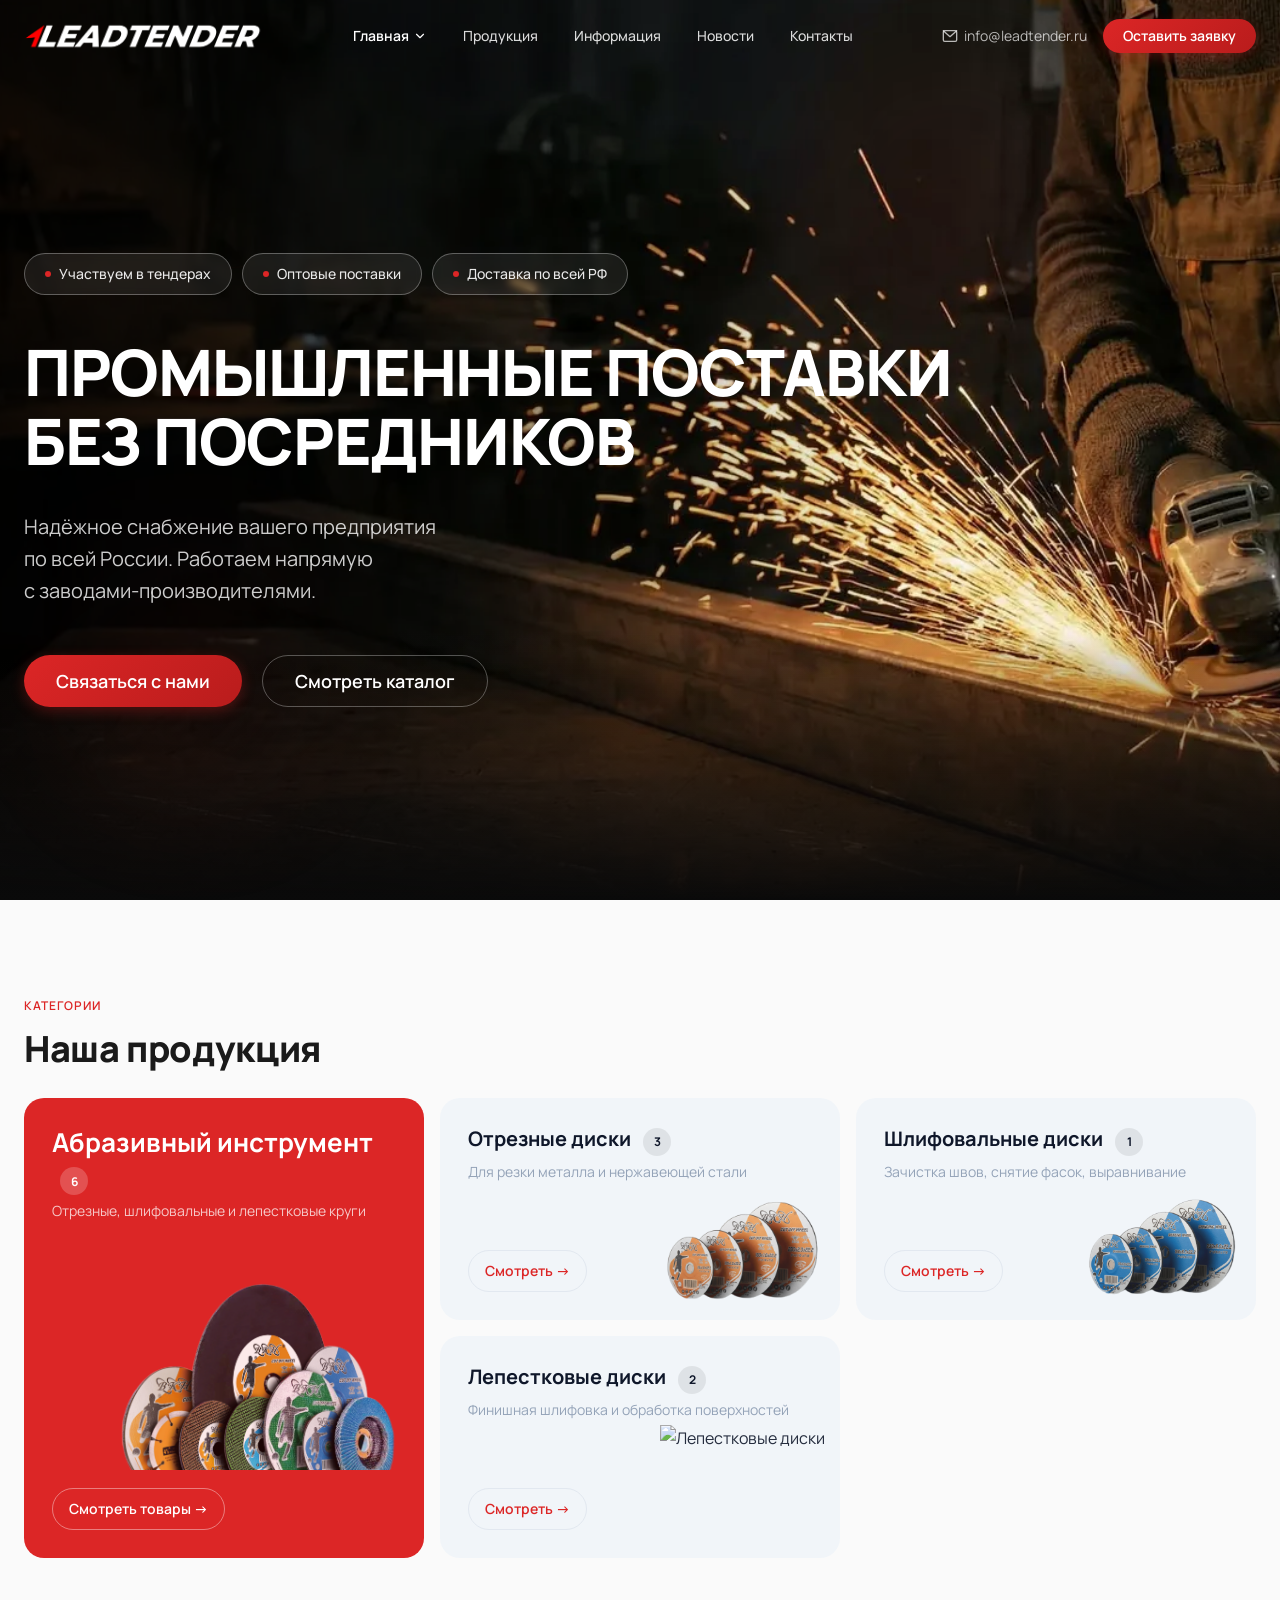
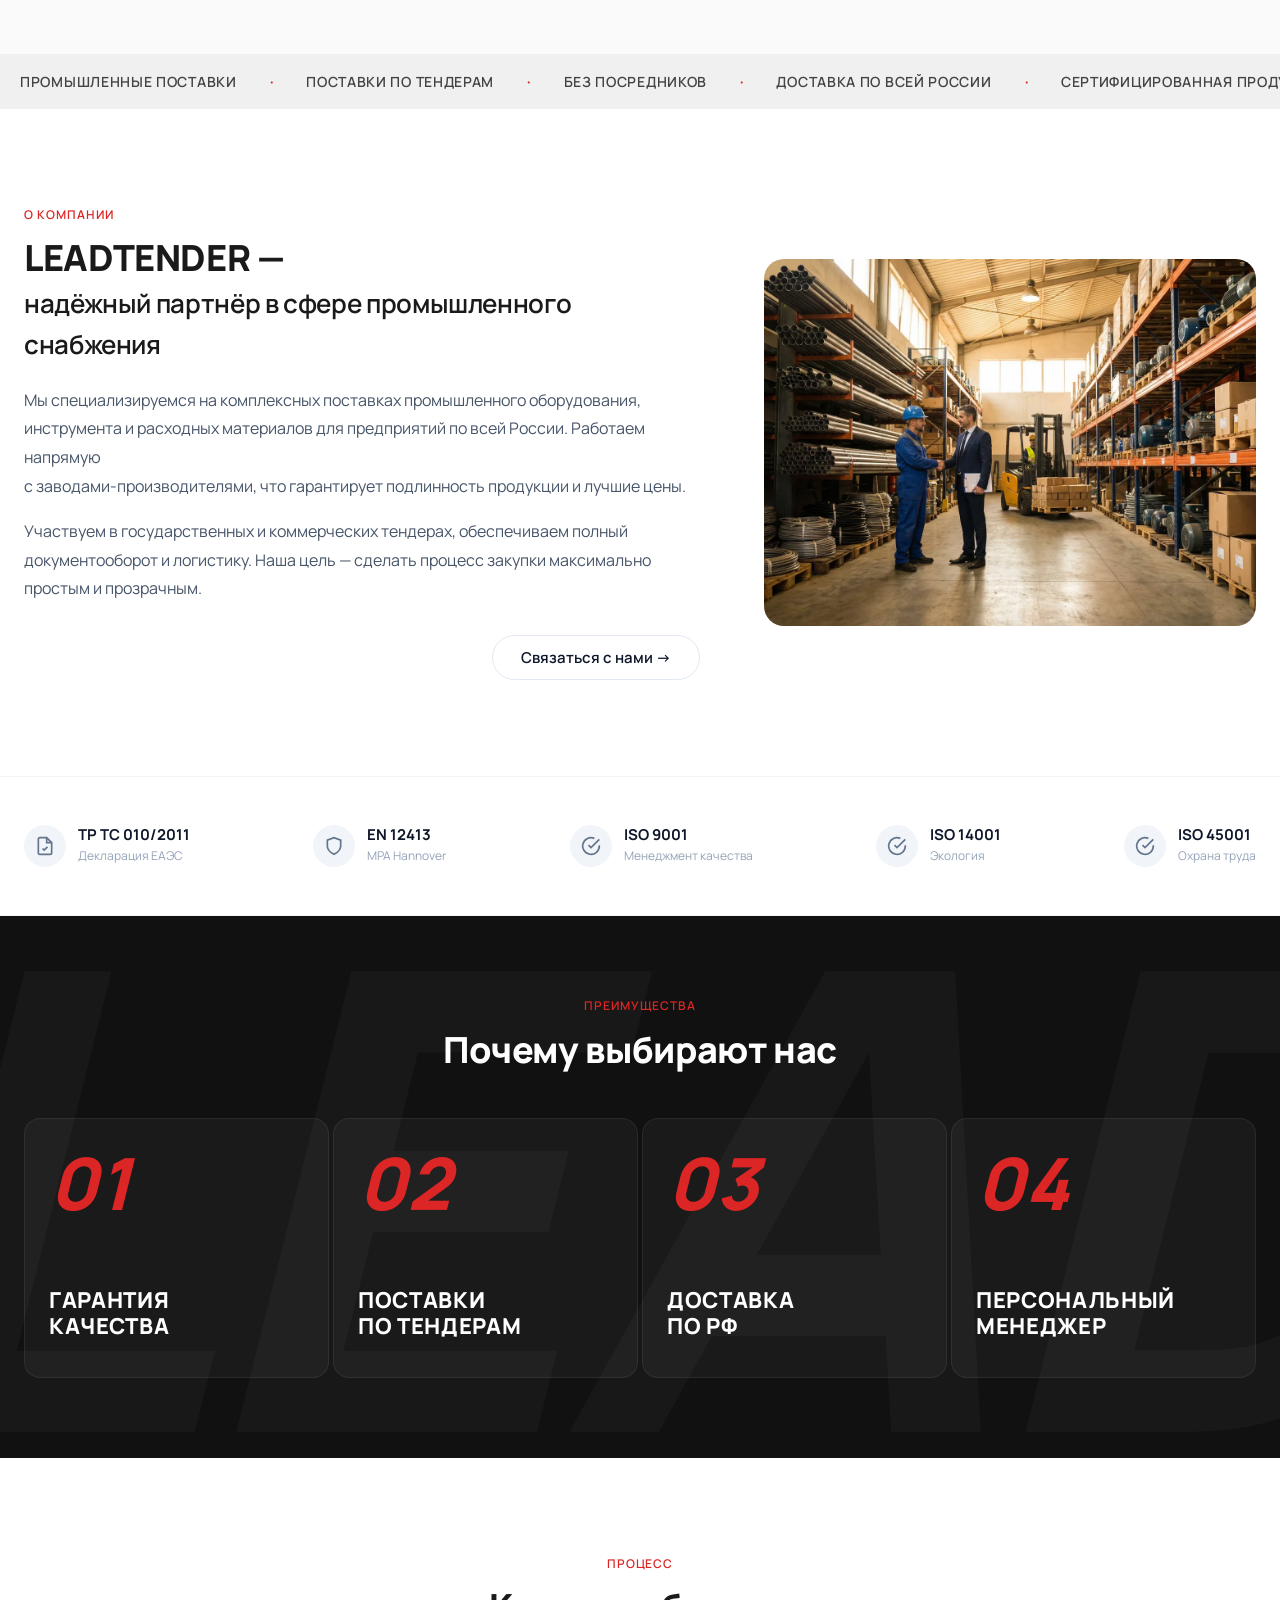
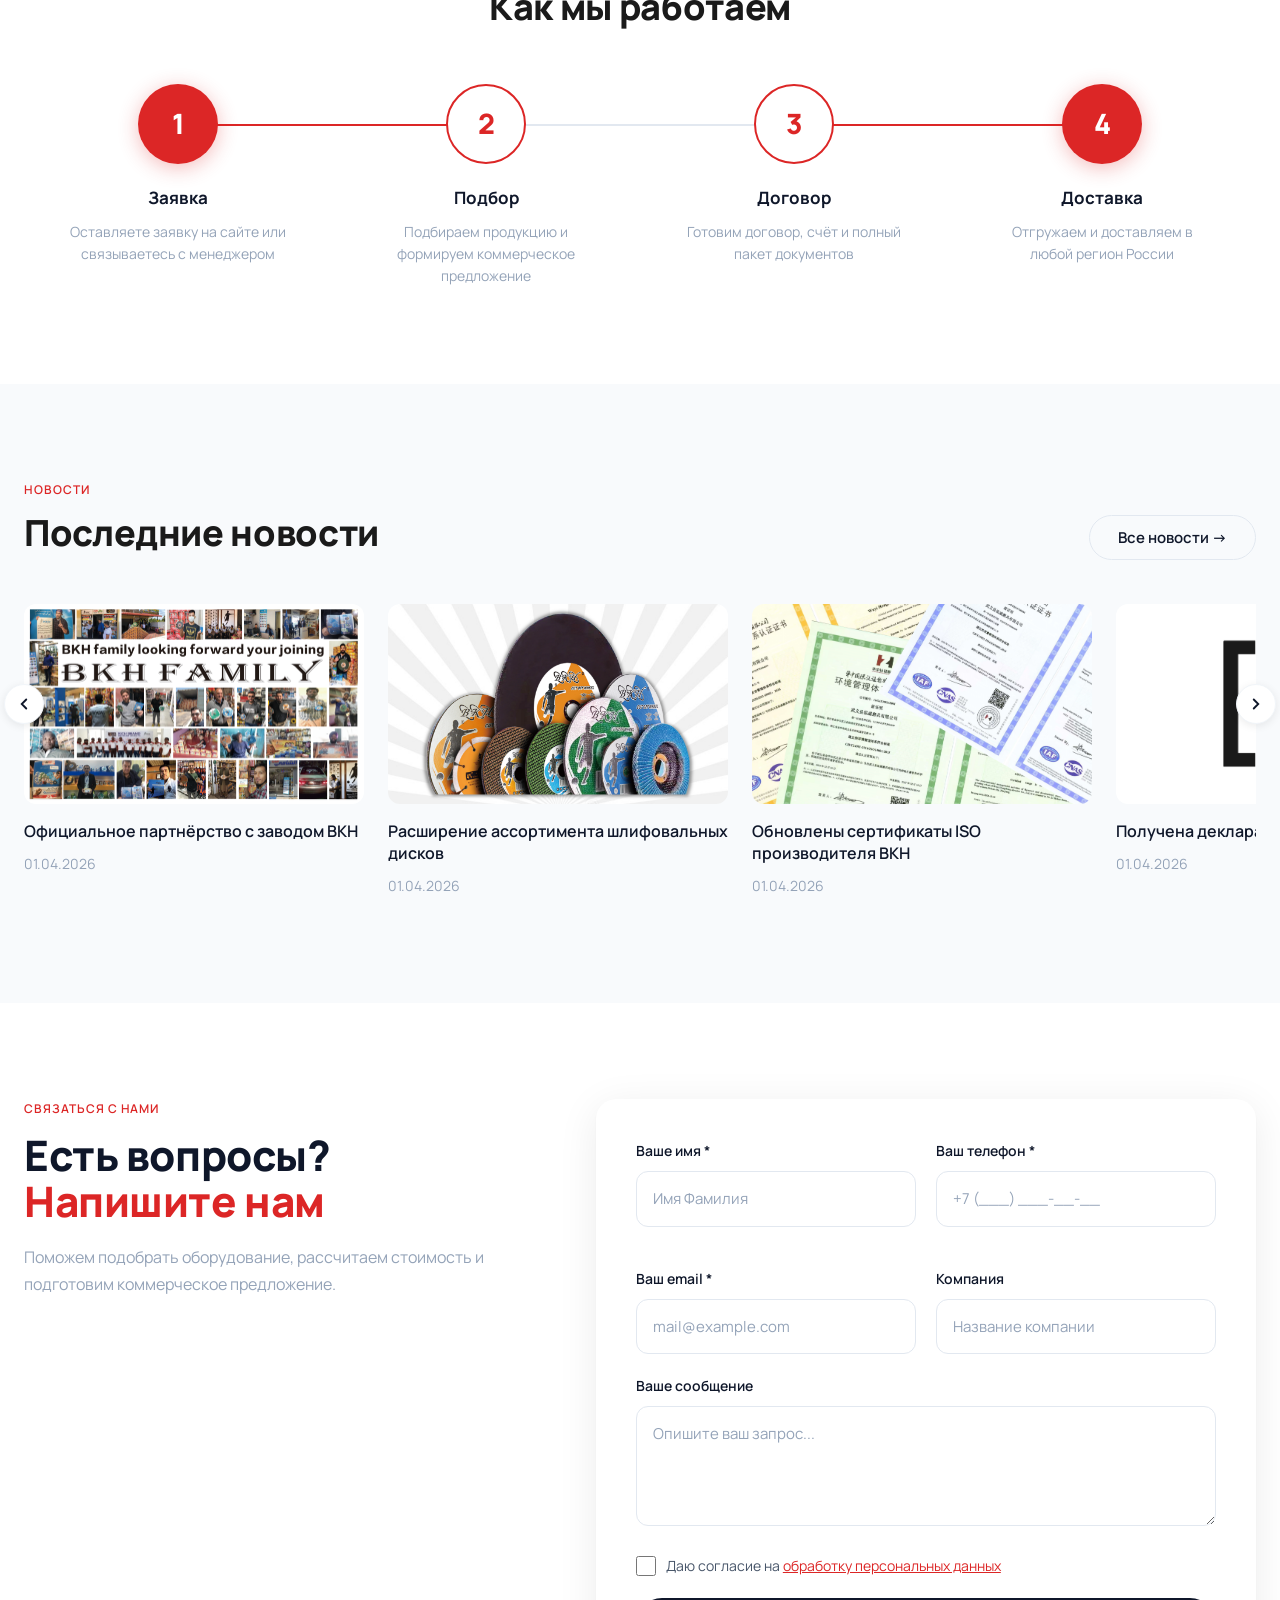
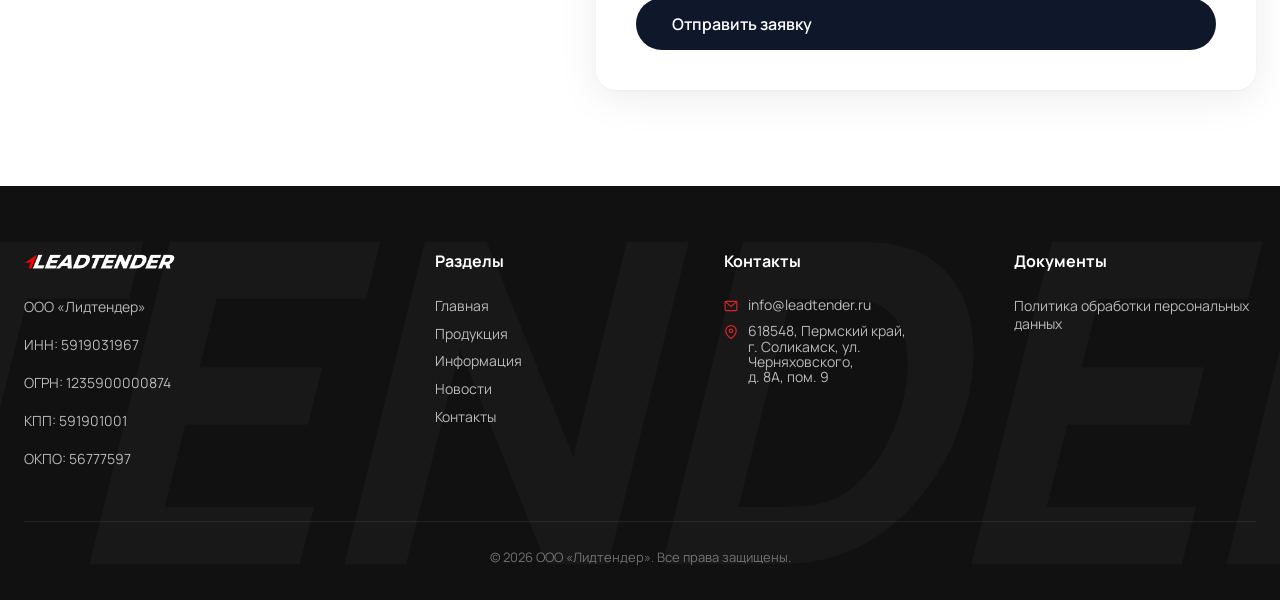
==== commit 2f66d4d4: "Обновил картинки - товары новости" ====
--- a/index.html
+++ b/index.html
@@ -1227,7 +1227,7 @@
     @media (max-width: 768px) {
       /* Hero — taller on mobile, tags above h1 */
       .hero { min-height: 110vh; }
-      .hero-layout { padding: 130px 0 60px; }
+      .hero-layout { padding: 50px 0 60px; }
       .hero-content {
         display: flex;
         flex-direction: column;
@@ -1470,7 +1470,7 @@
             <div class="bento-card-desc">Для резки металла и нержавеющей стали</div>
           </div>
           <span class="bento-card-link">Смотреть →</span>
-          <img src="image/Отрезные_диски_BKH-001.png" alt="Отрезные диски" class="bento-card-img" style="width:50%; height:65%;" loading="lazy">
+          <img src="image/Отрезные.png" alt="Отрезные диски" class="bento-card-img" style="width:50%; height:65%;" loading="lazy">
         </a>
 
         <!-- 3. Шлифовальные диски -->
@@ -1483,7 +1483,7 @@
             <div class="bento-card-desc">Зачистка швов, снятие фасок, выравнивание</div>
           </div>
           <span class="bento-card-link">Смотреть →</span>
-          <img src="image/Шлифовальные диски BKH-002.png" alt="Шлифовальные диски" class="bento-card-img" style="width:50%; height:65%;" loading="lazy">
+          <img src="image/Шлифовальные.png" alt="Шлифовальные диски" class="bento-card-img" style="width:50%; height:65%;" loading="lazy">
         </a>
 
         <!-- 4. Лепестковые диски -->
@@ -1496,7 +1496,7 @@
             <div class="bento-card-desc">Финишная шлифовка и обработка поверхностей</div>
           </div>
           <span class="bento-card-link">Смотреть →</span>
-          <img src="image/Диски шлифовальные лепестковые BKH-031 (red).png" alt="Лепестковые диски" class="bento-card-img" style="width:45%; height:60%;" loading="lazy">
+          <img src="image/Лепестковые.png" alt="Лепестковые диски" class="bento-card-img" style="width:45%; height:60%;" loading="lazy">
         </a>
 
       </div>
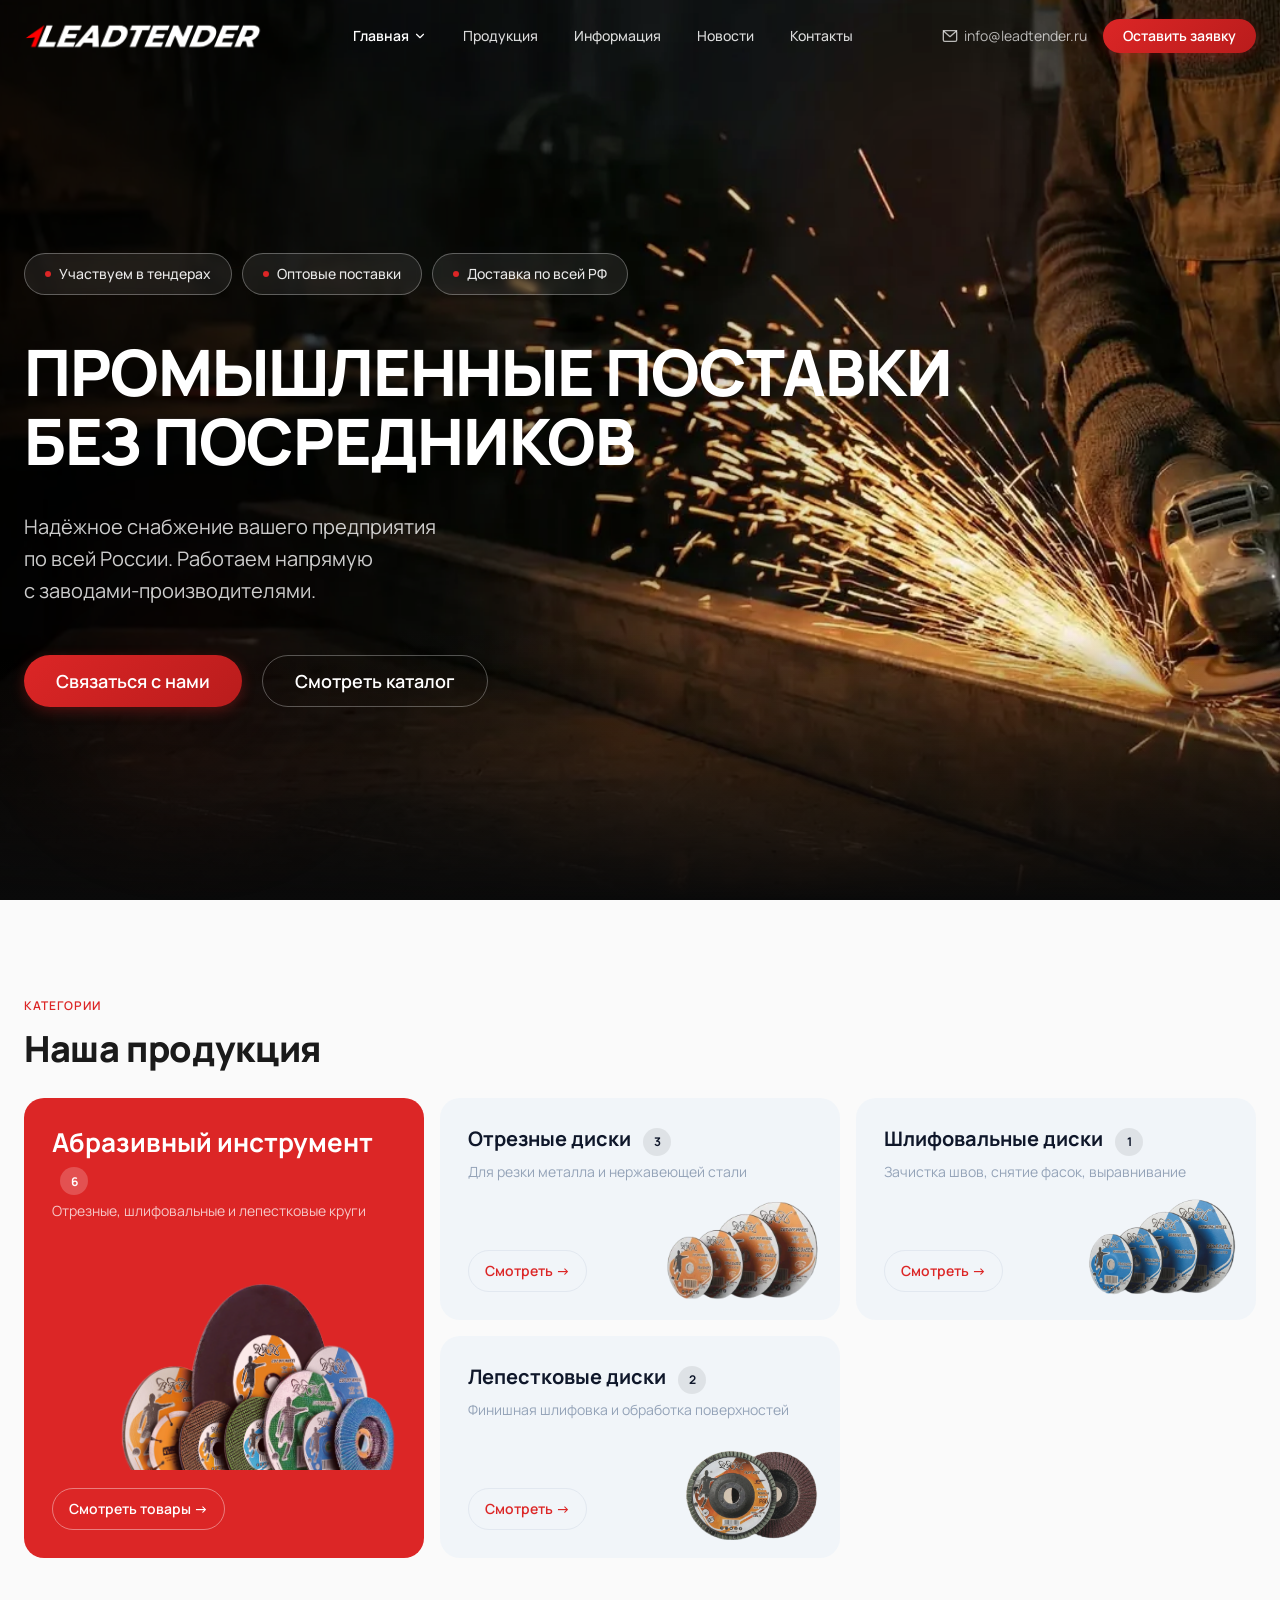
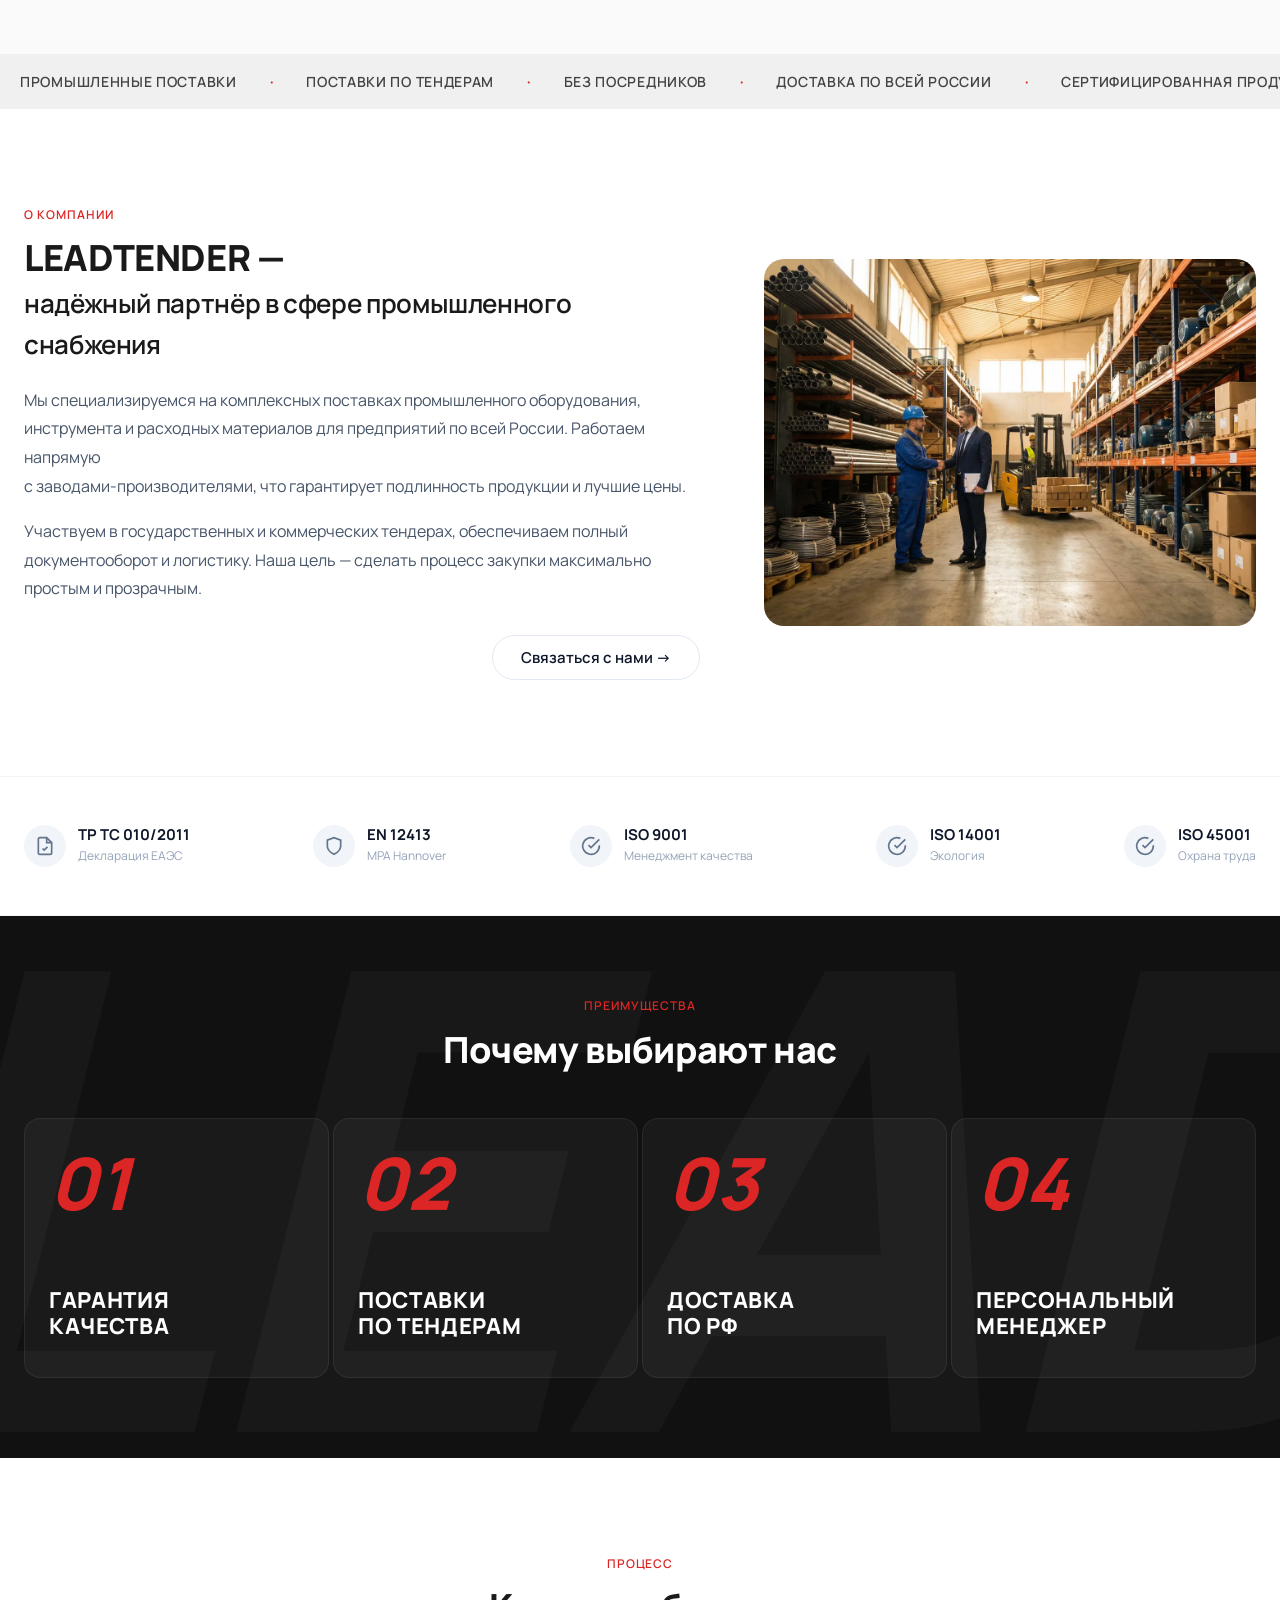
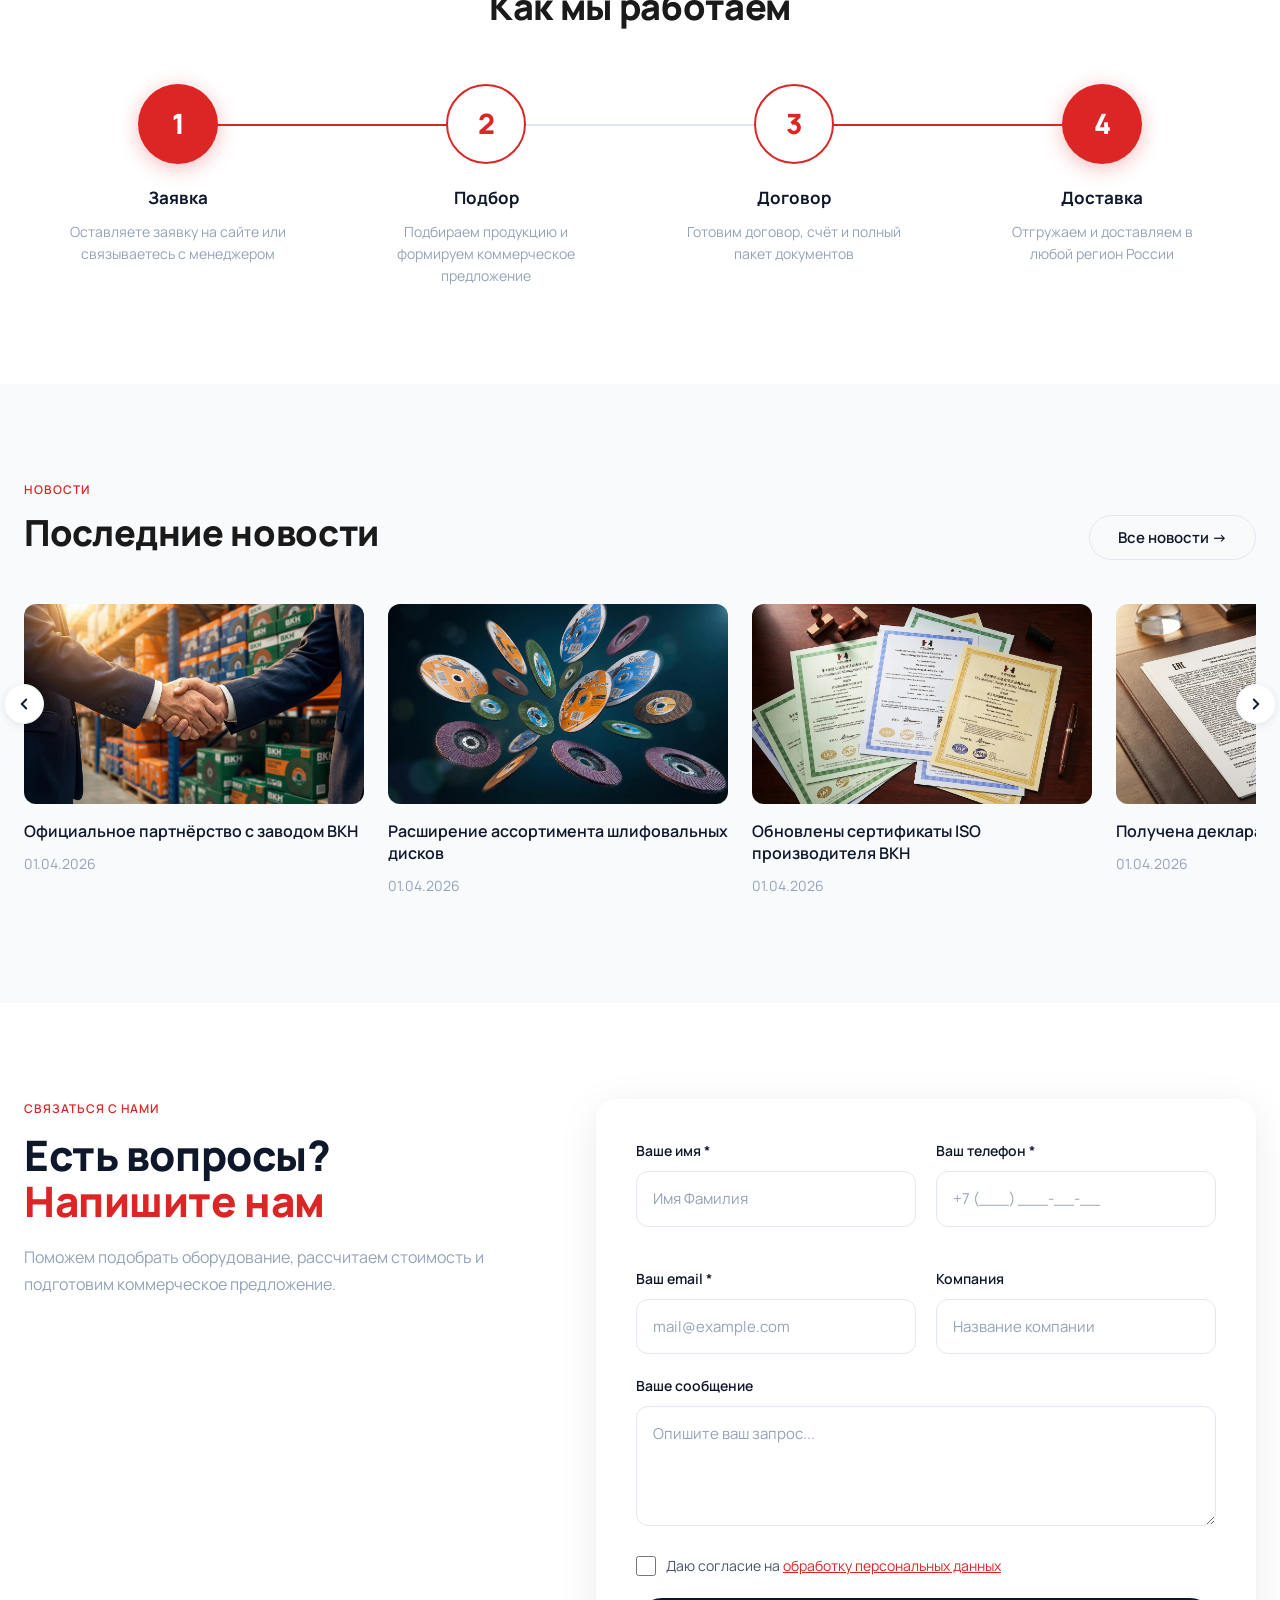
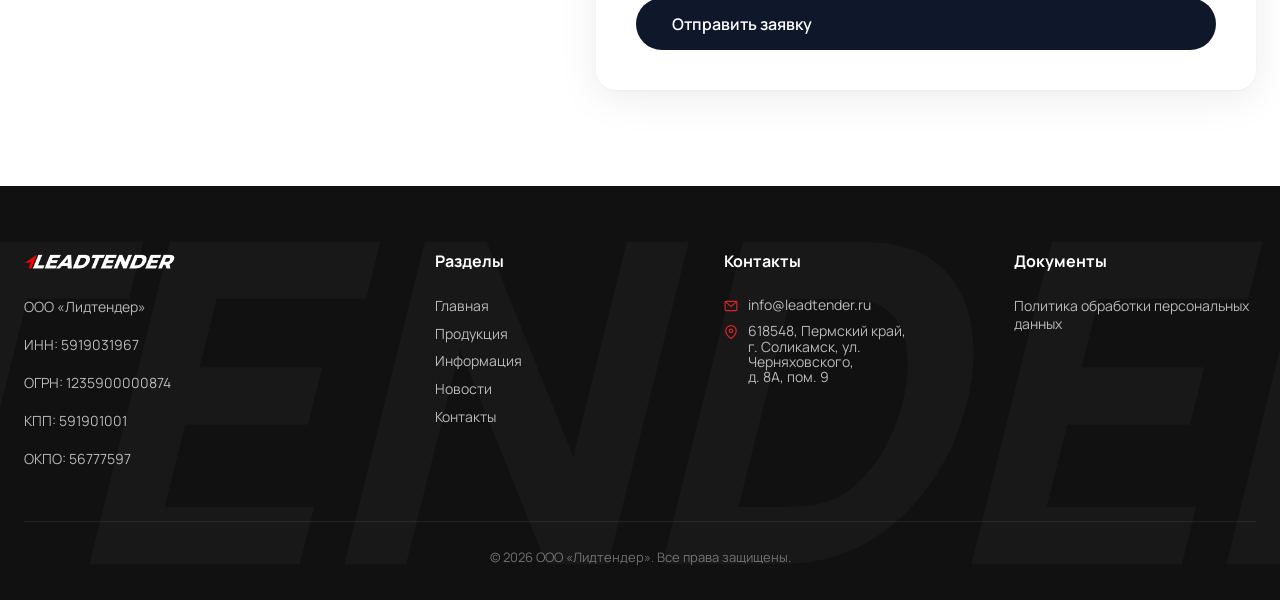
==== commit 6f2d6611: "Оптимизация картинок - webp + карусель + pdf" ====
--- a/index.html
+++ b/index.html
@@ -812,7 +812,6 @@
       gap: 24px;
       overflow-x: auto;
       scroll-snap-type: x mandatory;
-      scroll-behavior: smooth;
       -webkit-overflow-scrolling: touch;
       scrollbar-width: none;
       padding: 8px 0 8px;
@@ -1240,6 +1239,7 @@
       .hero-content .hero-desc { order: 1; font-size: 17px; }
       .hero-content .hero-buttons { order: 2; }
       .hero-buttons { flex-direction: column; gap: 12px; align-items: flex-start; }
+      .hero-buttons .btn-lg { padding: 14px 28px; font-size: 16px; }
       .hero-buttons .btn { text-align: center; }
       .hero-line, .hero-sphere { display: none; }
 
@@ -1351,7 +1351,9 @@
       #about .about-grid div[style*="flex-end"] { justify-content: flex-start !important; }
       #about .about-image-wrap { display: none; }
 
-      /* News carousel — slightly smaller cards on mobile */
+      /* News carousel — free scroll on mobile */
+      .news-grid { scroll-snap-type: none; }
+      .news-card { scroll-snap-align: none; flex: 0 0 280px; }
 
       /* Reviews */
       .review-card { padding: 20px; }
@@ -1470,7 +1472,7 @@
             <div class="bento-card-desc">Для резки металла и нержавеющей стали</div>
           </div>
           <span class="bento-card-link">Смотреть →</span>
-          <img src="image/Отрезные.png" alt="Отрезные диски" class="bento-card-img" style="width:50%; height:65%;" loading="lazy">
+          <img src="image/Отрезные.webp" alt="Отрезные диски" class="bento-card-img" style="width:50%; height:65%;" loading="lazy">
         </a>
 
         <!-- 3. Шлифовальные диски -->
@@ -1483,7 +1485,7 @@
             <div class="bento-card-desc">Зачистка швов, снятие фасок, выравнивание</div>
           </div>
           <span class="bento-card-link">Смотреть →</span>
-          <img src="image/Шлифовальные.png" alt="Шлифовальные диски" class="bento-card-img" style="width:50%; height:65%;" loading="lazy">
+          <img src="image/Шлифовальные.webp" alt="Шлифовальные диски" class="bento-card-img" style="width:50%; height:65%;" loading="lazy">
         </a>
 
         <!-- 4. Лепестковые диски -->
@@ -1496,7 +1498,7 @@
             <div class="bento-card-desc">Финишная шлифовка и обработка поверхностей</div>
           </div>
           <span class="bento-card-link">Смотреть →</span>
-          <img src="image/Лепестковые.png" alt="Лепестковые диски" class="bento-card-img" style="width:45%; height:60%;" loading="lazy">
+          <img src="image/Лепестковые.webp" alt="Лепестковые диски" class="bento-card-img" style="width:45%; height:60%;" loading="lazy">
         </a>
 
       </div>
@@ -1709,7 +1711,7 @@
       <div class="news-grid" id="news-carousel">
         <a href="news-detail.html?id=6" class="news-card">
           <div class="news-card-img">
-            <img src="image/bkh_news.png" alt="Партнёрство с BKH" style="width:100%;height:100%;object-fit:cover;">
+            <img src="image/bkh_news.webp" alt="Партнёрство с BKH" style="width:100%;height:100%;object-fit:cover;">
           </div>
           <div class="news-card-body">
             <h3>Официальное партнёрство с заводом BKH</h3>
@@ -1719,7 +1721,7 @@
 
         <a href="news-detail.html?id=1" class="news-card">
           <div class="news-card-img">
-            <img src="image/disk_news.png" alt="Шлифовальные диски" style="width:100%;height:100%;object-fit:cover;">
+            <img src="image/disk_news.webp" alt="Шлифовальные диски" style="width:100%;height:100%;object-fit:cover;">
           </div>
           <div class="news-card-body">
             <h3>Расширение ассортимента шлифовальных дисков</h3>
@@ -1729,7 +1731,7 @@
 
         <a href="news-detail.html?id=5" class="news-card">
           <div class="news-card-img">
-            <img src="image/isoserts_news.png" alt="Сертификаты ISO" style="width:100%;height:100%;object-fit:cover;">
+            <img src="image/isoserts_news.webp" alt="Сертификаты ISO" style="width:100%;height:100%;object-fit:cover;">
           </div>
           <div class="news-card-body">
             <h3>Обновлены сертификаты ISO производителя BKH</h3>
@@ -1739,7 +1741,7 @@
 
         <a href="news-detail.html?id=2" class="news-card">
           <div class="news-card-img">
-            <img src="image/tp_tc_news.png" alt="Декларация ТР ТС" style="width:100%;height:100%;object-fit:cover;">
+            <img src="image/tp_tc_news.webp" alt="Декларация ТР ТС" style="width:100%;height:100%;object-fit:cover;">
           </div>
           <div class="news-card-body">
             <h3>Получена декларация соответствия ТР ТС</h3>
@@ -1749,7 +1751,7 @@
 
         <a href="news-detail.html?id=3" class="news-card">
           <div class="news-card-img">
-            <img src="image/mpa_news.png" alt="Испытания MPA Hannover" style="width:100%;height:100%;object-fit:cover;">
+            <img src="image/mpa_news.webp" alt="Испытания MPA Hannover" style="width:100%;height:100%;object-fit:cover;">
           </div>
           <div class="news-card-body">
             <h3>Диски BKH прошли испытания MPA Hannover</h3>
@@ -1759,7 +1761,7 @@
 
         <a href="news-detail.html?id=4" class="news-card">
           <div class="news-card-img">
-            <img src="image/site_news.png" alt="Новый сайт LEADTENDER" style="width:100%;height:100%;object-fit:cover;">
+            <img src="image/site_news.webp" alt="Новый сайт LEADTENDER" style="width:100%;height:100%;object-fit:cover;">
           </div>
           <div class="news-card-body">
             <h3>Запуск нового сайта компании LEADTENDER</h3>
@@ -1866,16 +1868,7 @@
       grid.scrollBy({ left: scrollAmt, behavior: 'smooth' });
     });
 
-    // Touch swipe for mobile only
-    var startX, scrollLeft;
-    grid.addEventListener('touchstart', function(e) {
-      startX = e.touches[0].pageX;
-      scrollLeft = grid.scrollLeft;
-    }, { passive: true });
-    grid.addEventListener('touchmove', function(e) {
-      var x = e.touches[0].pageX;
-      grid.scrollLeft = scrollLeft - (x - startX);
-    }, { passive: true });
+    // Mobile uses native scroll (no custom touch handling)
   })();
   </script>
 </body>
